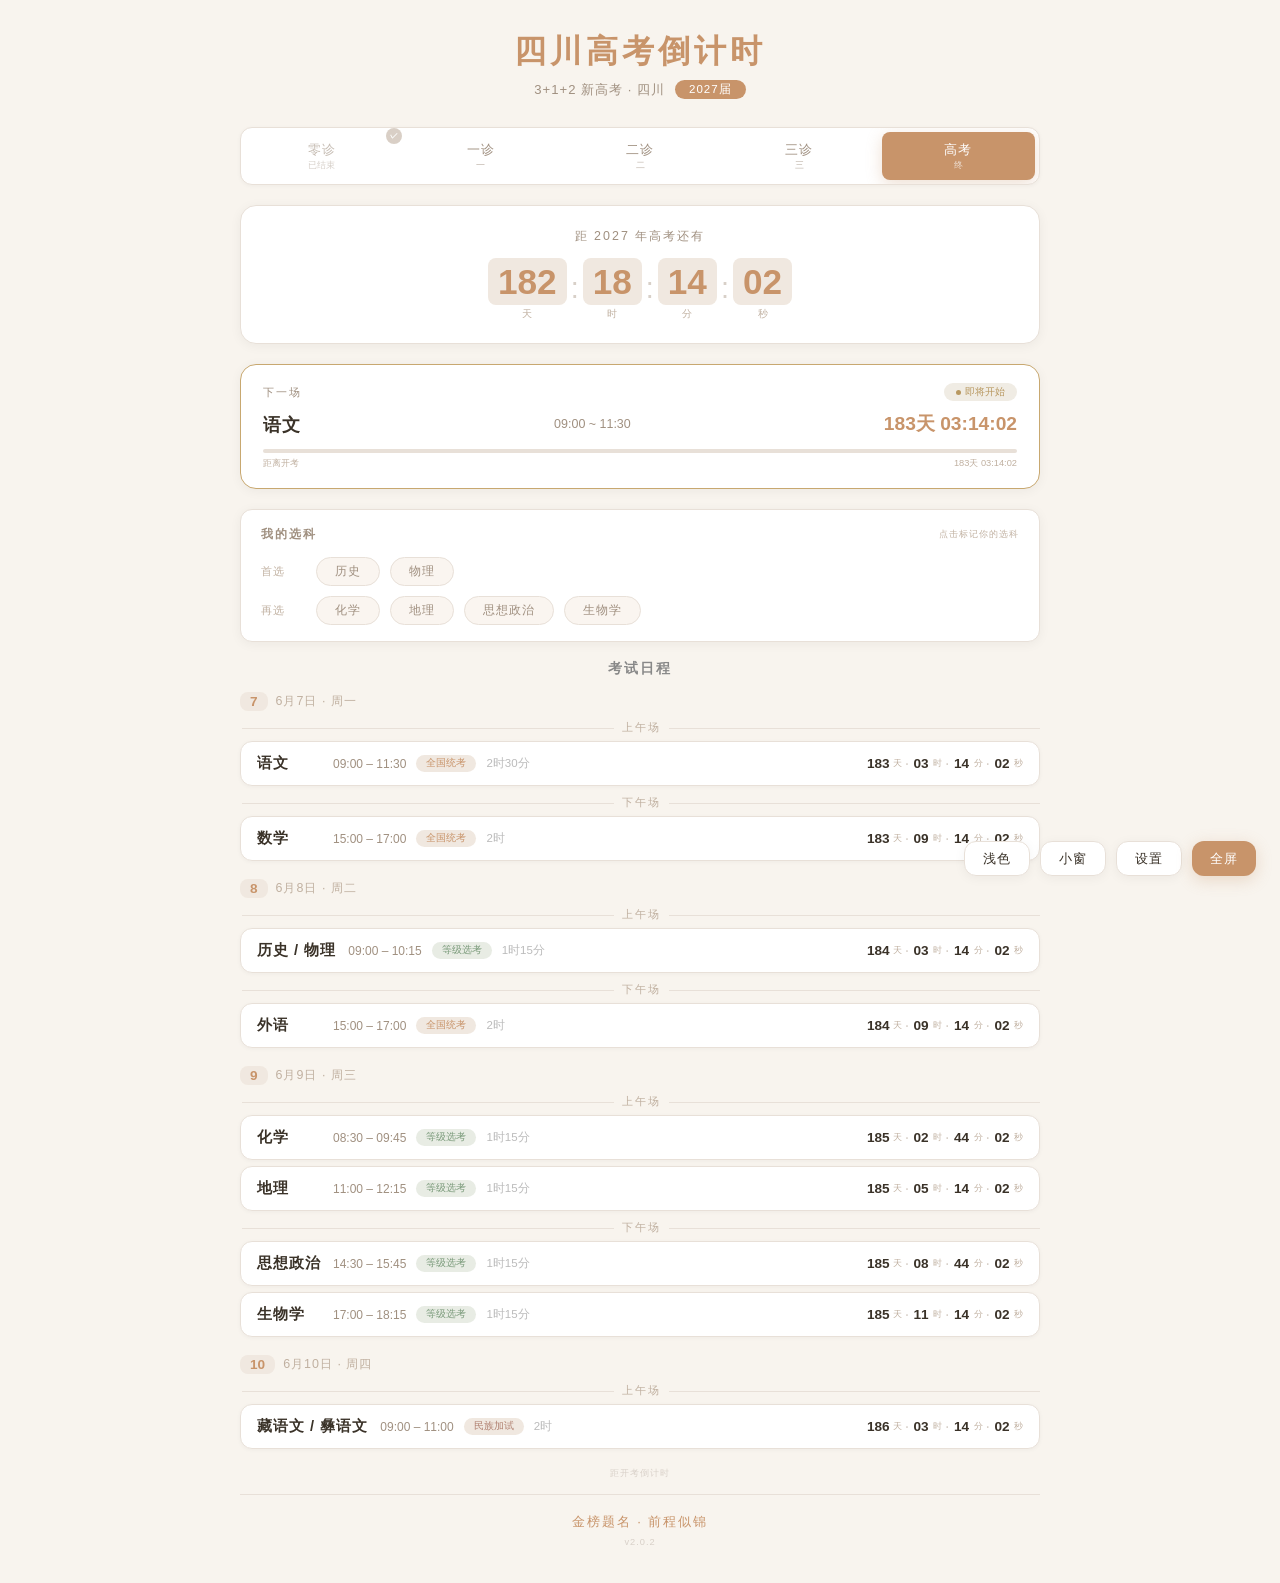
==== gaokao/index.html @ e00c4a57 "feat:实现零诊、一诊、二诊、三诊、高考的阶段预报于自定义时间" ====
<!DOCTYPE html>
<html lang="zh-CN">
<head>
    <meta charset="UTF-8">
    <meta name="viewport" content="width=device-width, initial-scale=1.0, viewport-fit=cover">
    <title>四川高考倒计时 · 3+1+2</title>
    <meta name="theme-color" content="#c8946a" media="(prefers-color-scheme: light)">
    <meta name="theme-color" content="#1c1814" media="(prefers-color-scheme: dark)">
    <meta name="apple-mobile-web-app-capable" content="yes">
    <meta name="apple-mobile-web-app-status-bar-style" content="default">
    <meta name="apple-mobile-web-app-title" content="高考倒计时">
    <meta name="application-name" content="高考倒计时">
    <meta name="description" content="四川 3+1+2 新高考倒计时与日程安排，支持选科标记、深色模式">
    <link rel="manifest" href="./manifest.json">
    <link rel="apple-touch-icon" href="data:image/svg+xml,%3Csvg xmlns='http://www.w3.org/2000/svg' viewBox='0 0 192 192'%3E%3Crect width='192' height='192' rx='32' fill='%23c8946a'/%3E%3Ctext x='96' y='126' text-anchor='middle' font-size='100' font-weight='700' font-family='sans-serif' fill='white'%3E考%3C/text%3E%3C/svg%3E">
    <style>
        * { margin: 0; padding: 0; box-sizing: border-box; }

        /* ===== 主题变量 ===== */
        :root {
            --bg: #f8f4ee;
            --bg-card: #ffffff;
            --bg-card-hover: #fdfaf6;
            --bg-card-selected: #fdf9f4;
            --bg-hero: #ffffff;
            --bg-soft: #f0e8e0;
            --bg-tag-mandatory: #f0e8e0;
            --bg-tag-elective: #e8ece4;
            --bg-tag-special: #f0e8e0;
            --bg-tag-selected: #c8946a;
            --bg-selector: #ffffff;
            --bg-selector-option: #faf5f0;
            --bg-overlay: #f8f4ee;
            --bg-fs-next: #ffffff;

            --text-primary: #3a3228;
            --text-secondary: #a09080;
            --text-muted: #c0b0a0;
            --text-light: #d8d0c8;
            --text-on-accent: #ffffff;
            --text-accent: #c8946a;
            --text-elective: #7a9a7a;
            --text-special: #b08070;
            --text-tag-mandatory: #c8946a;
            --text-tag-elective: #7a9a7a;
            --text-tag-special: #b08070;
            --text-tag-dimmed: #d0c8c0;
            --text-hero: #c8946a;

            --border: #e8e0d8;
            --border-card: #e8e0d8;
            --border-card-hover: #dcd0c8;
            --border-card-selected: #dcc8b8;
            --border-selector: #e8e0d8;
            --border-selector-option: #e8e0d8;
            --border-selector-active: #c8946a;

            --shadow-sm: 0 1px 4px rgba(0,0,0,0.04);
            --shadow-md: 0 2px 12px rgba(0,0,0,0.05);
            --shadow-lg: 0 4px 16px rgba(0,0,0,0.06);
            --shadow-btn: 0 4px 16px rgba(200,148,106,0.3);
            --shadow-btn-hover: 0 6px 20px rgba(200,148,106,0.4);

            --radius-sm: 8px;
            --radius-md: 12px;
            --radius-lg: 16px;
            --radius-full: 999px;

            --transition: 0.25s ease;
        }

        [data-theme="dark"] {
            --bg: #1c1814;
            --bg-card: #2a2420;
            --bg-card-hover: #322c26;
            --bg-card-selected: #322c26;
            --bg-hero: #2a2420;
            --bg-soft: #322c26;
            --bg-tag-mandatory: #3d3228;
            --bg-tag-elective: #283028;
            --bg-tag-special: #3d3028;
            --bg-tag-selected: #d4a880;
            --bg-selector: #2a2420;
            --bg-selector-option: #322c26;
            --bg-overlay: #1c1814;
            --bg-fs-next: #2a2420;

            --text-primary: #e8e0d8;
            --text-secondary: #a09088;
            --text-muted: #706860;
            --text-light: #5a5248;
            --text-on-accent: #ffffff;
            --text-accent: #d4a880;
            --text-elective: #8aaa8a;
            --text-special: #c09078;
            --text-tag-mandatory: #d4a880;
            --text-tag-elective: #8aaa8a;
            --text-tag-special: #c09078;
            --text-tag-dimmed: #5a5248;
            --text-hero: #d4a880;

            --border: #3a342e;
            --border-card: #3a342e;
            --border-card-hover: #4a443e;
            --border-card-selected: #4a3e32;
            --border-selector: #3a342e;
            --border-selector-option: #3a342e;
            --border-selector-active: #d4a880;

            --shadow-sm: 0 1px 4px rgba(0,0,0,0.2);
            --shadow-md: 0 2px 12px rgba(0,0,0,0.25);
            --shadow-lg: 0 4px 16px rgba(0,0,0,0.3);
            --shadow-btn: 0 4px 16px rgba(212,168,128,0.25);
            --shadow-btn-hover: 0 6px 20px rgba(212,168,128,0.35);
        }

        body {
            font-family: -apple-system, BlinkMacSystemFont, "Segoe UI", "PingFang SC",
                "Hiragino Sans GB", "Microsoft YaHei", "Helvetica Neue", Arial, sans-serif;
            min-height: 100vh;
            background: var(--bg);
            display: flex;
            justify-content: center;
            align-items: flex-start;
            padding: 30px 16px;
            color: var(--text-primary);
            transition: background var(--transition), color var(--transition);
        }

        .container {
            width: 100%;
            max-width: 800px;
        }

        /* ===== 头部 ===== */
        .header {
            text-align: center;
            margin-bottom: 28px;
        }

        .header h1 {
            font-size: 2rem;
            font-weight: 700;
            color: var(--text-accent);
            letter-spacing: 4px;
        }

        .header .sub {
            display: flex;
            justify-content: center;
            align-items: center;
            gap: 10px;
            margin-top: 6px;
            color: var(--text-secondary);
            font-size: 0.82rem;
            letter-spacing: 1px;
        }

        .header .sub .badge {
            background: var(--text-accent);
            padding: 2px 14px;
            border-radius: var(--radius-full);
            font-size: 0.72rem;
            color: var(--text-on-accent);
            font-weight: 500;
        }

        /* ===== 总体倒计时 ===== */
        .hero-countdown {
            background: var(--bg-hero);
            border-radius: var(--radius-lg);
            padding: 22px 20px;
            margin-bottom: 20px;
            text-align: center;
            box-shadow: var(--shadow-md);
            border: 1px solid var(--border);
            transition: background var(--transition), border var(--transition);
        }

        .hero-countdown .label {
            color: var(--text-secondary);
            font-size: 0.78rem;
            letter-spacing: 2px;
            margin-bottom: 14px;
            font-weight: 500;
        }

        .hero-countdown .timer {
            display: flex;
            justify-content: center;
            align-items: center;
            gap: 4px;
        }

        .hero-countdown .timer .num {
            font-size: 2.2rem;
            font-weight: 700;
            color: var(--text-hero);
            background: var(--bg-soft);
            border-radius: var(--radius-sm);
            padding: 4px 10px;
            min-width: 50px;
            text-align: center;
            font-variant-numeric: tabular-nums;
            line-height: 1.3;
            transition: background var(--transition), color var(--transition);
        }

        .hero-countdown .timer .sep {
            font-size: 1.8rem;
            font-weight: 300;
            color: var(--text-light);
            padding-bottom: 4px;
        }

        .hero-countdown .timer .unit {
            font-size: 0.62rem;
            color: var(--text-muted);
            display: block;
            margin-top: 2px;
        }

        .hero-countdown.ongoing .timer .num {
            background: var(--bg-soft);
            animation: pulseSoft 1.5s ease-in-out infinite;
        }

        @keyframes pulseSoft {
            0%,100% { box-shadow: 0 0 8px rgba(200,148,106,0.08); }
            50% { box-shadow: 0 0 20px rgba(200,148,106,0.18); }
        }

        .status-msg {
            color: var(--text-accent);
            font-size: 0.9rem;
            font-weight: 500;
            letter-spacing: 3px;
            display: none;
            margin-bottom: 16px;
            text-align: center;
        }
        .status-msg.show { display: block; animation: fadeUp 0.4s ease; }

        /* ===== 当前考试进程 ===== */
        .current-exam {
            background: var(--bg-card);
            border-radius: var(--radius-lg);
            padding: 18px 22px;
            margin-bottom: 20px;
            display: none;
            box-shadow: var(--shadow-md);
            border: 1px solid var(--border);
            animation: fadeUp 0.4s ease;
            transition: border-color 0.3s, background var(--transition);
        }
        .current-exam.ce-waiting {
            border-color: #c8a870;
        }
        .current-exam.show { display: block; }

        .current-exam .ce-header {
            display: flex;
            justify-content: space-between;
            align-items: center;
            margin-bottom: 10px;
            flex-wrap: wrap;
            gap: 6px;
        }

        .current-exam .ce-header .ce-label {
            color: var(--text-secondary);
            font-size: 0.7rem;
            letter-spacing: 2px;
            font-weight: 500;
        }

        .current-exam .ce-header .ce-status-badge {
            font-size: 0.62rem;
            padding: 2px 12px;
            border-radius: var(--radius-full);
            font-weight: 500;
        }
        .ce-status-badge.ce-ongoing {
            background: var(--bg-soft);
            color: var(--text-accent);
            display: inline-flex;
            align-items: center;
            gap: 4px;
        }
        .ce-status-badge.ce-ongoing::before {
            content: '';
            width: 5px;
            height: 5px;
            border-radius: 50%;
            background: var(--text-accent);
            animation: pulseDot 1.2s ease-in-out infinite;
        }
        .ce-status-badge.ce-upcoming {
            background: #f0ece4;
            color: #b89860;
            display: inline-flex;
            align-items: center;
            gap: 4px;
        }
        [data-theme="dark"] .ce-status-badge.ce-upcoming {
            background: #322c24;
            color: #c8a870;
        }
        .ce-status-badge.ce-upcoming::before {
            content: '';
            width: 5px;
            height: 5px;
            border-radius: 50%;
            background: #b89860;
        }
        [data-theme="dark"] .ce-status-badge.ce-upcoming::before {
            background: #c8a870;
        }
        .ce-status-badge.ce-done {
            background: #eaf2ea;
            color: #689868;
            display: inline-flex;
            align-items: center;
            gap: 4px;
        }
        [data-theme="dark"] .ce-status-badge.ce-done {
            background: #283828;
            color: #78b078;
        }
        .ce-status-badge.ce-done::before {
            content: '';
            width: 5px;
            height: 5px;
            border-radius: 50%;
            background: #689868;
        }
        [data-theme="dark"] .ce-status-badge.ce-done::before {
            background: #78b078;
        }

        .current-exam .ce-body {
            display: flex;
            justify-content: space-between;
            align-items: center;
            flex-wrap: wrap;
            gap: 8px;
        }

        .current-exam .ce-body .ce-name {
            color: var(--text-primary);
            font-size: 1.15rem;
            font-weight: 600;
            letter-spacing: 1px;
        }

        .current-exam .ce-body .ce-time {
            color: var(--text-secondary);
            font-size: 0.78rem;
        }

        .current-exam .ce-body .ce-countdown-num {
            color: var(--text-accent);
            font-size: 1.2rem;
            font-weight: 600;
            font-variant-numeric: tabular-nums;
        }

        .ce-progress-wrap { width: 100%; margin-top: 12px; }
        .ce-progress-bar {
            width: 100%; height: 4px;
            background: var(--border);
            border-radius: 4px;
            overflow: hidden;
        }
        .ce-progress-bar .ce-progress-fill {
            height: 100%; border-radius: 4px;
            background: linear-gradient(90deg, var(--text-accent), #e8a098);
            transition: width 0.5s ease;
            width: 0%;
        }
        .ce-progress-wrap .ce-progress-label {
            display: flex;
            justify-content: space-between;
            color: var(--text-muted);
            font-size: 0.58rem;
            margin-top: 4px;
        }

        /* ===== 选科标记 ===== */
        .subject-selector {
            background: var(--bg-selector);
            border-radius: var(--radius-md);
            padding: 16px 20px;
            margin-bottom: 18px;
            box-shadow: var(--shadow-md);
            border: 1px solid var(--border-selector);
            transition: background var(--transition), border var(--transition);
        }
        .ss-header {
            display: flex;
            justify-content: space-between;
            align-items: center;
            margin-bottom: 14px;
        }
        .ss-header .ss-title {
            font-size: 0.78rem;
            font-weight: 600;
            color: var(--text-secondary);
            letter-spacing: 2px;
        }
        .ss-header .ss-hint {
            font-size: 0.58rem;
            color: var(--text-muted);
            letter-spacing: 1px;
        }
        .ss-row {
            display: flex;
            align-items: center;
            gap: 10px;
            margin-bottom: 10px;
            flex-wrap: wrap;
        }
        .ss-row:last-child {
            margin-bottom: 0;
        }
        .ss-row .ss-label {
            font-size: 0.7rem;
            color: var(--text-muted);
            letter-spacing: 1px;
            font-weight: 500;
            min-width: 4em;
            flex-shrink: 0;
        }
        .ss-option {
            display: inline-flex;
            align-items: center;
            justify-content: center;
            gap: 5px;
            padding: 5px 18px;
            border-radius: var(--radius-full);
            font-size: 0.78rem;
            font-weight: 500;
            cursor: pointer;
            border: 1.5px solid var(--border-selector-option);
            background: var(--bg-selector-option);
            color: var(--text-secondary);
            transition: all var(--transition);
            user-select: none;
            -webkit-user-select: none;
            letter-spacing: 1px;
        }
        .ss-option:hover {
            border-color: var(--text-muted);
        }
        .ss-option.active {
            border-color: var(--border-selector-active);
            background: var(--bg-soft);
            color: var(--text-accent);
        }

        /* -- 卡片高亮状态 -- */
        .exam-card.subject-selected {
            background: var(--bg-card-selected);
            border-color: var(--border-card-selected);
        }
        .exam-card.subject-selected .tag-elective {
            background: var(--bg-tag-selected);
            color: var(--text-on-accent);
        }
        .exam-card.subject-selected .sel-badge {
            display: inline-flex;
            align-items: center;
            gap: 3px;
            color: var(--text-elective);
            font-size: 0.6rem;
            font-weight: 500;
            letter-spacing: 1px;
        }
        .exam-card.subject-selected .sel-badge::before {
            content: '';
            width: 4px; height: 4px;
            border-radius: 50%;
            background: var(--text-elective);
            flex-shrink: 0;
        }

        .exam-card.subject-dimmed {
            opacity: 0.35;
            transition: opacity var(--transition);
        }
        .exam-card.subject-dimmed:hover {
            opacity: 0.5;
        }
        .exam-card.subject-dimmed .tag-elective {
            background: transparent;
            border: 1px solid var(--text-tag-dimmed);
            color: var(--text-tag-dimmed);
        }
        .exam-card.subject-dimmed .sel-badge {
            display: inline-flex;
            align-items: center;
            gap: 3px;
            color: var(--text-tag-dimmed);
            font-size: 0.6rem;
            font-weight: 500;
        }
        .exam-card.subject-dimmed .sel-badge::before {
            content: '';
            width: 4px; height: 4px;
            border-radius: 50%;
            border: 1px solid var(--text-tag-dimmed);
            background: transparent;
            flex-shrink: 0;
        }

        .exam-card .sel-badge { display: none; }
        .exam-card.exam-done .sel-badge { display: none !important; }

        /* ===== 日程标题 ===== */
        .section-title {
            color: #888;
            font-size: 0.85rem;
            font-weight: 600;
            letter-spacing: 2px;
            margin-bottom: 14px;
            text-align: center;
        }

        /* ===== 日期组 ===== */
        .day-group { margin-bottom: 18px; }

        .day-header {
            display: flex;
            align-items: center;
            gap: 8px;
            margin-bottom: 8px;
        }

        .day-header .day-num {
            font-size: 0.85rem;
            font-weight: 600;
            color: var(--text-accent);
            background: var(--bg-soft);
            padding: 2px 10px;
            border-radius: var(--radius-sm);
        }

        .day-header .day-date {
            color: var(--text-muted);
            font-size: 0.78rem;
            letter-spacing: 1px;
        }

        /* ===== 上下午分隔 ===== */
        .session-divider {
            display: flex;
            align-items: center;
            gap: 8px;
            margin: 10px 0 6px;
            padding-left: 2px;
        }
        .session-divider .line {
            flex: 1;
            height: 1px;
            background: var(--border);
        }
        .session-divider .label {
            font-size: 0.68rem;
            color: var(--text-muted);
            letter-spacing: 2px;
            font-weight: 500;
            white-space: nowrap;
        }

        /* ===== 考试卡片 ===== */
        .exam-card {
            background: var(--bg-card);
            border: 1px solid var(--border-card);
            border-radius: var(--radius-md);
            padding: 12px 16px;
            margin-bottom: 6px;
            display: flex;
            flex-wrap: wrap;
            align-items: center;
            gap: 6px 12px;
            transition: all var(--transition);
            box-shadow: var(--shadow-sm);
        }

        .exam-card:hover {
            border-color: var(--border-card-hover);
            background: var(--bg-card-hover);
            box-shadow: var(--shadow-md);
        }

        .exam-card .name {
            color: var(--text-primary);
            font-size: 0.92rem;
            font-weight: 600;
            min-width: 64px;
            letter-spacing: 1px;
            transition: color var(--transition);
        }

        .exam-card .meta {
            display: flex;
            align-items: center;
            gap: 10px;
            flex-wrap: wrap;
            flex: 1;
        }

        .exam-card .meta .time-range {
            color: var(--text-secondary);
            font-size: 0.75rem;
            font-weight: 500;
        }

        .exam-card .meta .tag {
            font-size: 0.6rem;
            padding: 2px 10px;
            border-radius: var(--radius-full);
            font-weight: 500;
            transition: all var(--transition);
        }
        .tag-mandatory { background: var(--bg-tag-mandatory); color: var(--text-tag-mandatory); }
        .tag-elective { background: var(--bg-tag-elective); color: var(--text-tag-elective); }
        .tag-special { background: var(--bg-tag-special); color: var(--text-tag-special); }

        .exam-card .countdown-mini {
            display: flex;
            align-items: center;
            gap: 3px;
            margin-left: auto;
            flex-shrink: 0;
        }

        .exam-card .countdown-mini .cd-num {
            font-size: 0.85rem;
            font-weight: 600;
            color: var(--text-primary);
            font-variant-numeric: tabular-nums;
            min-width: 18px;
            text-align: center;
            transition: color var(--transition);
        }

        .exam-card .countdown-mini .cd-unit {
            font-size: 0.58rem;
            color: var(--text-muted);
        }

        .exam-card .countdown-mini .cd-sep {
            color: var(--text-light);
            font-weight: 400;
        }

        .exam-card.exam-done {
            opacity: 0.5;
        }
        .exam-card.exam-done .countdown-mini .cd-num,
        .exam-card.exam-done .countdown-mini .cd-unit,
        .exam-card.exam-done .countdown-mini .cd-sep {
            display: none;
        }
        .exam-done-badge {
            display: inline-flex;
            align-items: center;
            gap: 3px;
            font-size: 0.62rem;
            color: #689868;
            font-weight: 500;
            letter-spacing: 1px;
        }
        [data-theme="dark"] .exam-done-badge { color: #78b078; }
        .exam-done-badge::before {
            content: '';
            width: 5px;
            height: 5px;
            border-radius: 50%;
            background: #689868;
        }
        [data-theme="dark"] .exam-done-badge::before { background: #78b078; }

        .exam-card.exam-now {
            border-color: var(--text-accent);
            background: var(--bg-card-selected);
        }
        .exam-card.exam-now .countdown-mini .cd-num { color: var(--text-accent); }
        .exam-card.exam-now .name { color: var(--text-accent); }

        .exam-card.exam-now .exam-badge {
            display: inline-flex;
            align-items: center;
            gap: 3px;
            font-size: 0.58rem;
            padding: 1px 10px;
            border-radius: var(--radius-full);
            background: var(--bg-soft);
            color: var(--text-accent);
            margin-left: 6px;
            font-weight: 500;
        }
        .exam-card.exam-now .exam-badge::before {
            content: '';
            width: 4px;
            height: 4px;
            border-radius: 50%;
            background: var(--text-accent);
            animation: pulseDot 1.2s ease-in-out infinite;
        }
        @keyframes pulseDot {
            0%,100% { opacity: 1; }
            50% { opacity: 0.3; }
        }

        .cd-legend {
            text-align: center;
            color: var(--text-light);
            font-size: 0.58rem;
            letter-spacing: 1px;
            margin-bottom: 14px;
        }

        .footer {
            text-align: center;
            color: var(--text-accent);
            font-size: 0.82rem;
            padding: 18px 0 6px;
            border-top: 1px solid var(--border);
            letter-spacing: 2px;
            font-weight: 500;
            transition: color var(--transition), border var(--transition);
        }

        @keyframes fadeUp {
            from { opacity: 0; transform: translateY(10px); }
            to { opacity: 1; transform: translateY(0); }
        }

        .container { animation: fadeUp 0.4s ease; }

        /* ===== 底部操作按钮 ===== */
        .action-bar {
            position: fixed;
            bottom: 24px;
            right: 24px;
            z-index: 100;
            display: flex;
            gap: 10px;
        }
        .action-btn {
            display: flex;
            align-items: center;
            justify-content: center;
            gap: 5px;
            background: var(--text-accent);
            color: var(--text-on-accent);
            border: none;
            border-radius: var(--radius-md);
            padding: 10px 18px;
            font-size: 0.82rem;
            font-weight: 500;
            cursor: pointer;
            letter-spacing: 1px;
            box-shadow: var(--shadow-btn);
            transition: all var(--transition);
            font-family: inherit;
            line-height: 1;
        }
        .action-btn:hover { transform: translateY(-2px); box-shadow: var(--shadow-btn-hover); }
        .action-btn-secondary {
            background: var(--bg-card);
            color: var(--text-primary);
            box-shadow: var(--shadow-md);
            border: 1px solid var(--border);
        }
        .action-btn-secondary:hover {
            background: var(--bg-card-hover);
            box-shadow: var(--shadow-lg);
        }

        /* ===== 全屏覆盖层 ===== */
        .fs-overlay {
            display: none;
            position: fixed;
            inset: 0;
            z-index: 9999;
            background: var(--bg-overlay);
            color: var(--text-primary);
            overflow: hidden;
            font-family: -apple-system, BlinkMacSystemFont, "Segoe UI", "PingFang SC",
                "Hiragino Sans GB", "Microsoft YaHei", "Helvetica Neue", Arial, sans-serif;
            transition: background var(--transition);
        }
        .fs-overlay.open { display: block; }

        .fs-exit {
            position: absolute;
            top: 20px;
            right: 24px;
            z-index: 10;
            background: var(--text-accent);
            color: var(--text-on-accent);
            border: none;
            border-radius: var(--radius-sm);
            padding: 6px 16px;
            font-size: 0.78rem;
            cursor: pointer;
            letter-spacing: 1px;
            font-weight: 500;
            transition: all var(--transition);
            box-shadow: var(--shadow-btn);
            font-family: inherit;
        }
        .fs-exit:hover { transform: translateY(-1px); box-shadow: var(--shadow-btn-hover); }

        .fs-inner {
            display: flex;
            flex-direction: column;
            height: 100vh;
            width: 100vw;
            padding: 28px 6vw;
            text-align: center;
            animation: fadeUp 0.4s ease;
        }

        .fs-header {
            font-size: 0.85rem;
            color: var(--text-secondary);
            letter-spacing: 4px;
            margin-bottom: 1.2vh;
            font-weight: 500;
            flex-shrink: 0;
        }

        /* -- 状态条 -- */
        .fs-status-bar {
            display: flex;
            align-items: center;
            justify-content: center;
            gap: 8px;
            margin-bottom: 2vh;
            flex-shrink: 0;
        }
        .fs-status-dot {
            width: 7px;
            height: 7px;
            border-radius: 50%;
            background: var(--text-accent);
            animation: pulseDot 1.2s ease-in-out infinite;
            transition: background var(--transition);
        }
        .fs-status-text {
            font-size: 0.78rem;
            letter-spacing: 3px;
            font-weight: 500;
            transition: color var(--transition);
        }
        .fs-status-bar.status-waiting .fs-status-dot {
            background: #c8a870;
            animation: none;
        }
        .fs-status-bar.status-waiting .fs-status-text { color: #c8a870; }
        .fs-status-bar.status-ongoing .fs-status-dot { background: var(--text-accent); }
        .fs-status-bar.status-ongoing .fs-status-text { color: var(--text-accent); }
        .fs-status-bar.status-done .fs-status-dot {
            background: #78b078;
            animation: none;
        }
        .fs-status-bar.status-done .fs-status-text { color: #78b078; }

        /* -- 主体区域（flex 撑满） -- */
        .fs-main {
            flex: 1;
            display: flex;
            flex-direction: column;
            justify-content: center;
            align-items: center;
            min-height: 0;
        }

        .fs-current-label {
            font-size: 0.78rem;
            color: var(--text-muted);
            letter-spacing: 4px;
            margin-bottom: 1.2vh;
            font-weight: 500;
        }

        .fs-current-name {
            font-size: clamp(2rem, 6vh, 4rem);
            font-weight: 700;
            color: var(--text-hero);
            letter-spacing: 0.12em;
            margin-bottom: 0.3vh;
            line-height: 1.2;
            transition: color var(--transition);
        }

        .fs-current-time {
            font-size: clamp(0.85rem, 1.6vh, 1.1rem);
            color: var(--text-muted);
            letter-spacing: 3px;
            margin-bottom: 2vh;
        }

        /* -- 等待考试时的配色 -- */
        .fs-state-waiting .fs-current-name { color: #c8a870; }
        .fs-state-waiting .fs-timer-digits .digit-block .num { color: #c8a870; }
        .fs-state-waiting .fs-progress-fill {
            background: linear-gradient(90deg, #d4b888, #c8a870);
        }
        .fs-state-waiting .fs-next-countdown { color: var(--text-accent); }

        /* -- 计时器数字块（填充横向空间） -- */
        .fs-timer-wrap {
            width: 100%;
            max-width: 860px;
            margin-bottom: 2.5vh;
        }

        .fs-timer-digits {
            display: flex;
            justify-content: center;
            align-items: center;
            gap: 0.4vw;
        }

        .fs-timer-digits .digit-block {
            display: flex;
            flex-direction: column;
            align-items: center;
            flex: 1;
            min-width: 0;
        }

        .fs-timer-digits .digit-block .num {
            font-size: clamp(2.8rem, 11vh, 7rem);
            font-weight: 700;
            color: var(--text-hero);
            font-variant-numeric: tabular-nums;
            line-height: 1;
            letter-spacing: 0;
            transition: color var(--transition);
        }

        .fs-timer-digits .digit-block .label {
            font-size: 0.62rem;
            color: var(--text-muted);
            margin-top: 4px;
            letter-spacing: 1px;
        }

        .fs-timer-digits .digit-sep {
            font-size: clamp(2rem, 8vh, 5rem);
            font-weight: 200;
            color: var(--text-light);
            flex-shrink: 0;
            width: 0.4em;
            text-align: center;
            line-height: 1;
            align-self: center;
            transition: color var(--transition);
        }

        /* -- 进度条（全宽） -- */
        .fs-progress-wrap {
            width: 100%;
            max-width: 860px;
            margin-bottom: 2.5vh;
        }
        .fs-progress-bar {
            width: 100%; height: 4px;
            background: var(--border);
            border-radius: 4px;
            overflow: hidden;
        }
        .fs-progress-fill {
            height: 100%; border-radius: 4px;
            background: linear-gradient(90deg, var(--text-accent), #e8a098);
            transition: width 0.5s ease;
            width: 0%;
        }
        .fs-progress-label {
            display: flex;
            justify-content: space-between;
            color: var(--text-muted);
            font-size: 0.68rem;
            margin-top: 5px;
        }

        /* -- 下一场（全宽卡片） -- */
        .fs-next {
            display: flex;
            align-items: center;
            justify-content: center;
            gap: clamp(8px, 2vw, 24px);
            flex-wrap: wrap;
            width: 100%;
            max-width: 860px;
            padding: 10px 20px;
            background: var(--bg-fs-next);
            border-radius: var(--radius-md);
            box-shadow: var(--shadow-md);
            border: 1px solid var(--border);
            margin-bottom: 2vh;
            flex-shrink: 0;
            transition: background var(--transition), border var(--transition);
        }
        .fs-next-label {
            font-size: 0.68rem;
            color: var(--text-muted);
            letter-spacing: 2px;
        }
        .fs-next-name {
            font-size: 0.95rem;
            font-weight: 600;
            color: var(--text-primary);
            letter-spacing: 1px;
            transition: color var(--transition);
        }
        .fs-next-time {
            font-size: 0.78rem;
            color: var(--text-secondary);
        }
        .fs-next-countdown {
            font-size: 1.05rem;
            font-weight: 600;
            font-variant-numeric: tabular-nums;
            color: #c8a870;
            transition: color var(--transition);
        }

        /* -- 概要 -- */
        .fs-summary {
            display: flex;
            justify-content: center;
            gap: 6vw;
            font-size: 0.78rem;
            color: var(--text-muted);
            letter-spacing: 1px;
            flex-shrink: 0;
            transition: color var(--transition);
        }
        .fs-summary strong {
            font-size: 0.95rem;
            color: var(--text-accent);
            font-weight: 600;
            transition: color var(--transition);
        }
        .fs-total-hint {
            font-size: 0.62rem;
            color: var(--text-light);
            letter-spacing: 1px;
        }

        .exam-card {
            opacity: 0;
            animation: fadeUp 0.3s ease forwards;
        }
        .exam-card:nth-child(1) { animation-delay: 0.02s; }
        .exam-card:nth-child(2) { animation-delay: 0.04s; }
        .exam-card:nth-child(3) { animation-delay: 0.06s; }
        .exam-card:nth-child(4) { animation-delay: 0.08s; }
        .exam-card:nth-child(5) { animation-delay: 0.10s; }
        .exam-card:nth-child(6) { animation-delay: 0.12s; }
        .exam-card:nth-child(7) { animation-delay: 0.14s; }
        .exam-card:nth-child(8) { animation-delay: 0.16s; }
        .exam-card:nth-child(9) { animation-delay: 0.18s; }
        .exam-card:nth-child(10) { animation-delay: 0.20s; }

        /* ===== 骨架屏（绝对定位覆盖内容） ===== */
        .skeleton {
            position: absolute;
            inset: 0;
            z-index: 100;
            pointer-events: none;
            background: var(--bg);
            transition: opacity 0.4s ease;
        }
        .skeleton .sk-header {
            text-align: center;
            margin-bottom: 28px;
        }
        .skeleton .sk-card {
            background: var(--bg-card);
            border-radius: var(--radius-lg);
            padding: 18px 22px;
            margin-bottom: 18px;
            box-shadow: var(--shadow-sm);
            border: 1px solid var(--border);
        }
        .skeleton .sk-row {
            display: flex;
            align-items: center;
        }
        .skeleton .sk-block {
            border-radius: var(--radius-sm);
            background: var(--border);
        }
        .skeleton .sk-line {
            border-radius: 6px;
            background: var(--border);
        }
        .skeleton .sk-bar {
            width: 100%; height: 6px;
            border-radius: 4px;
            background: var(--border);
        }
        .skeleton .sk-pill {
            width: 64px; height: 28px;
            border-radius: var(--radius-full);
            background: var(--border);
        }

        /* shimmer 动画 */
        .skeleton .sk-block,
        .skeleton .sk-line,
        .skeleton .sk-bar,
        .skeleton .sk-pill {
            position: relative;
            overflow: hidden;
        }
        .skeleton .sk-block::after,
        .skeleton .sk-line::after,
        .skeleton .sk-bar::after,
        .skeleton .sk-pill::after {
            content: '';
            position: absolute;
            inset: 0;
            background: linear-gradient(90deg,
                transparent 0%,
                rgba(255,255,255,0.25) 50%,
                transparent 100%);
            animation: shimmer 1.6s ease-in-out infinite;
            transform: translateX(-100%);
        }
        [data-theme="dark"] .skeleton .sk-block::after,
        [data-theme="dark"] .skeleton .sk-line::after,
        [data-theme="dark"] .skeleton .sk-bar::after,
        [data-theme="dark"] .skeleton .sk-pill::after {
            background: linear-gradient(90deg,
                transparent 0%,
                rgba(255,255,255,0.06) 50%,
                transparent 100%);
        }
        @keyframes shimmer {
            100% { transform: translateX(100%); }
        }

        /* 主内容始终可见，被骨架覆盖 */
        .main-content {
            position: relative;
            z-index: 1;
        }

        /* ===== v2.0.0 阶段导航 ===== */
        .phase-nav {
            display: flex;
            gap: 6px;
            margin-bottom: 20px;
            overflow-x: auto;
            -webkit-overflow-scrolling: touch;
            scrollbar-width: none;
            padding: 4px;
            background: var(--bg-card);
            border-radius: var(--radius-md);
            border: 1px solid var(--border);
            box-shadow: var(--shadow-sm);
            transition: background var(--transition), border var(--transition);
        }
        .phase-nav::-webkit-scrollbar { display: none; }

        /* ===== 全局滚动条美化 ===== */
        ::-webkit-scrollbar {
            width: 5px;
            height: 5px;
        }
        ::-webkit-scrollbar-track {
            background: transparent;
        }
        ::-webkit-scrollbar-thumb {
            background: var(--border);
            border-radius: 3px;
            transition: background var(--transition);
        }
        ::-webkit-scrollbar-thumb:hover {
            background: var(--text-muted);
        }
        html {
            scrollbar-width: thin;
            scrollbar-color: var(--border) transparent;
        }

        .settings-modal::-webkit-scrollbar {
            width: 4px;
        }
        .settings-modal::-webkit-scrollbar-thumb {
            background: var(--border);
            border-radius: 2px;
        }

        .phase-tab {
            flex: 1;
            min-width: 56px;
            padding: 10px 6px;
            border: none;
            border-radius: var(--radius-sm);
            background: transparent;
            color: var(--text-secondary);
            font-size: 0.82rem;
            font-weight: 500;
            cursor: pointer;
            transition: all var(--transition);
            font-family: inherit;
            letter-spacing: 1px;
            text-align: center;
            line-height: 1.2;
            position: relative;
            white-space: nowrap;
        }
        .phase-tab:hover {
            background: var(--bg-soft);
            color: var(--text-primary);
        }
        .phase-tab.active {
            background: var(--text-accent);
            color: var(--text-on-accent);
            box-shadow: var(--shadow-btn);
        }
        .phase-tab .pt-sub {
            font-size: 0.55rem;
            opacity: 0.7;
            display: block;
            margin-top: 2px;
            font-weight: 400;
            letter-spacing: 0;
        }
        .phase-tab .pt-badge {
            display: none;
            position: absolute;
            top: -4px;
            right: -4px;
            font-size: 0.5rem;
            font-weight: 700;
        }
        .phase-tab.done { opacity: 0.6; }
        .phase-tab.done .pt-badge {
            display: flex;
            align-items: center;
            justify-content: center;
            width: 16px;
            height: 16px;
            background: var(--text-muted);
            color: var(--bg-card);
            border-radius: 50%;
        }

        /* ===== 阶段详情 ===== */
        .gaokao-content { display: block; }
        .gaokao-content.hidden { display: none; }

        .phase-detail {
            display: none;
            background: var(--bg-card);
            border-radius: var(--radius-lg);
            padding: 32px 24px;
            margin-bottom: 20px;
            text-align: center;
            box-shadow: var(--shadow-md);
            border: 1px solid var(--border);
            animation: fadeUp 0.3s ease;
            transition: background var(--transition), border var(--transition);
        }
        .phase-detail.show { display: block; }

        .pd-header { margin-bottom: 20px; }
        .pd-name {
            font-size: 1.8rem;
            font-weight: 700;
            color: var(--text-primary);
            letter-spacing: 4px;
            margin-bottom: 6px;
            transition: color var(--transition);
        }
        .pd-date-range {
            font-size: 0.82rem;
            color: var(--text-secondary);
            letter-spacing: 1px;
            transition: color var(--transition);
        }
        .pd-status-wrap {
            display: flex;
            justify-content: center;
            margin-bottom: 20px;
        }
        .pd-status-badge {
            display: inline-flex;
            align-items: center;
            gap: 5px;
            padding: 4px 18px;
            border-radius: var(--radius-full);
            font-size: 0.72rem;
            font-weight: 600;
            letter-spacing: 2px;
        }
        .pd-status-badge.upcoming {
            background: #f0ece4;
            color: #b89860;
        }
        [data-theme="dark"] .pd-status-badge.upcoming {
            background: #322c24;
            color: #c8a870;
        }
        .pd-status-badge.ongoing {
            background: var(--bg-soft);
            color: var(--text-accent);
        }
        .pd-status-badge.ongoing::before {
            content: '';
            width: 6px; height: 6px;
            border-radius: 50%;
            background: var(--text-accent);
            animation: pulseDot 1.2s ease-in-out infinite;
        }
        .pd-status-badge.done {
            background: #eaf2ea;
            color: #689868;
        }
        [data-theme="dark"] .pd-status-badge.done {
            background: #283828;
            color: #78b078;
        }
        .pd-countdown { margin: 16px 0 8px; }
        .pd-countdown .pd-timer {
            display: flex;
            justify-content: center;
            align-items: center;
            gap: 6px;
        }
        .pd-countdown .pd-timer .num {
            font-size: 2.8rem;
            font-weight: 700;
            color: var(--text-hero);
            background: var(--bg-soft);
            border-radius: var(--radius-sm);
            padding: 6px 14px;
            min-width: 60px;
            text-align: center;
            font-variant-numeric: tabular-nums;
            line-height: 1.3;
            transition: background var(--transition), color var(--transition);
        }
        .pd-countdown .pd-timer .sep {
            font-size: 2rem;
            font-weight: 300;
            color: var(--text-light);
            transition: color var(--transition);
        }
        .pd-countdown .pd-timer .unit {
            font-size: 0.62rem;
            color: var(--text-muted);
            display: block;
            margin-top: 3px;
        }
        .pd-desc {
            font-size: 0.78rem;
            color: var(--text-muted);
            margin-top: 14px;
            letter-spacing: 1px;
        }

        /* ===== 设置弹窗 ===== */
        .modal-overlay {
            display: none;
            position: fixed;
            inset: 0;
            z-index: 20000;
            background: rgba(0,0,0,0.4);
            backdrop-filter: blur(4px);
            -webkit-backdrop-filter: blur(4px);
            justify-content: center;
            align-items: center;
            padding: 20px;
        }
        .modal-overlay.open { display: flex; animation: fadeUp 0.2s ease; }

        .settings-modal {
            background: var(--bg-card);
            border-radius: var(--radius-lg);
            padding: 28px 24px;
            max-width: 520px;
            width: 100%;
            max-height: 80vh;
            overflow-y: auto;
            box-shadow: var(--shadow-lg);
            border: 1px solid var(--border);
            animation: fadeUp 0.25s ease;
            transition: background var(--transition), border var(--transition);
        }
        .sm-title {
            font-size: 1.1rem;
            font-weight: 700;
            color: var(--text-primary);
            letter-spacing: 2px;
            margin-bottom: 20px;
            text-align: center;
            transition: color var(--transition);
        }
        .sm-sub {
            font-size: 0.72rem;
            color: var(--text-muted);
            text-align: center;
            margin-bottom: 20px;
            letter-spacing: 1px;
        }
        .sm-phase {
            margin-bottom: 16px;
            padding-bottom: 16px;
            border-bottom: 1px solid var(--border);
            transition: border-color var(--transition);
        }
        .sm-phase:last-child { border-bottom: none; margin-bottom: 0; padding-bottom: 0; }
        .sm-phase-name {
            font-size: 0.85rem;
            font-weight: 600;
            color: var(--text-primary);
            margin-bottom: 8px;
            letter-spacing: 1px;
            transition: color var(--transition);
        }
        /* ===== 自定义日期选择器 ===== */
        .dp-trigger {
            display: flex;
            align-items: center;
            gap: 8px;
            padding: 7px 12px;
            background: var(--bg);
            border: 1px solid var(--border);
            border-radius: var(--radius-sm);
            cursor: pointer;
            transition: all var(--transition);
            user-select: none;
            min-width: 0;
            flex: 1;
        }
        .dp-trigger:hover {
            border-color: var(--text-muted);
        }
        .dp-trigger.active {
            border-color: var(--text-accent);
            box-shadow: 0 0 0 2px rgba(200,148,106,0.15);
        }
        .dp-label {
            font-size: 0.72rem;
            color: var(--text-secondary);
            flex-shrink: 0;
            min-width: 2.5em;
        }
        .dp-value {
            flex: 1;
            font-size: 0.82rem;
            color: var(--text-primary);
            font-weight: 500;
            letter-spacing: 1px;
            font-variant-numeric: tabular-nums;
            transition: color var(--transition);
        }
        .dp-arrow {
            font-size: 0.65rem;
            color: var(--text-muted);
            transition: transform var(--transition);
            flex-shrink: 0;
        }
        .dp-trigger.active .dp-arrow {
            transform: rotate(180deg);
        }

        /* ---- 日历弹出 ---- */
        .cal-popup {
            display: none;
            position: fixed;
            z-index: 30000;
            background: var(--bg-card);
            border-radius: var(--radius-md);
            box-shadow: var(--shadow-lg);
            border: 1px solid var(--border);
            padding: 16px;
            width: 272px;
            animation: fadeUp 0.15s ease;
            transition: background var(--transition), border var(--transition);
        }
        .cal-popup.open { display: block; }

        .cal-header {
            display: flex;
            justify-content: space-between;
            align-items: center;
            margin-bottom: 12px;
        }
        .cal-nav {
            width: 30px;
            height: 30px;
            border: none;
            border-radius: var(--radius-sm);
            background: var(--bg-soft);
            color: var(--text-secondary);
            font-size: 1.05rem;
            cursor: pointer;
            display: flex;
            align-items: center;
            justify-content: center;
            transition: all var(--transition);
            font-family: inherit;
            line-height: 1;
        }
        .cal-nav:hover {
            background: var(--border);
            color: var(--text-primary);
        }
        .cal-title {
            font-size: 0.85rem;
            font-weight: 600;
            color: var(--text-primary);
            letter-spacing: 2px;
            transition: color var(--transition);
        }

        .cal-weekdays {
            display: grid;
            grid-template-columns: repeat(7, 1fr);
            text-align: center;
            gap: 2px;
            margin-bottom: 6px;
        }
        .cal-weekdays span {
            font-size: 0.65rem;
            color: var(--text-muted);
            padding: 4px 0;
            font-weight: 500;
        }
        .cal-weekdays span:last-child,
        .cal-weekdays span:nth-child(6) {
            color: var(--text-light);
        }

        .cal-days {
            display: grid;
            grid-template-columns: repeat(7, 1fr);
            gap: 2px;
        }
        .cal-day {
            aspect-ratio: 1;
            display: flex;
            align-items: center;
            justify-content: center;
            font-size: 0.78rem;
            color: var(--text-primary);
            border-radius: var(--radius-sm);
            cursor: pointer;
            transition: all var(--transition);
            border: none;
            background: transparent;
            font-family: inherit;
            font-weight: 400;
            line-height: 1;
        }
        .cal-day:hover {
            background: var(--bg-soft);
        }
        .cal-day.other-month {
            color: var(--text-light);
        }
        .cal-day.today {
            border: 1px solid var(--text-accent);
            font-weight: 600;
        }
        .cal-day.selected {
            background: var(--text-accent);
            color: var(--text-on-accent);
            font-weight: 600;
        }
        .cal-day.selected:hover {
            background: var(--text-accent);
            opacity: 0.9;
        }
        .sm-reset-btn {
            display: inline-flex;
            align-items: center;
            gap: 4px;
            padding: 4px 12px;
            border: 1px solid var(--border);
            border-radius: var(--radius-sm);
            background: transparent;
            color: var(--text-muted);
            font-size: 0.68rem;
            cursor: pointer;
            font-family: inherit;
            transition: all var(--transition);
        }
        .sm-reset-btn:hover {
            border-color: var(--text-muted);
            color: var(--text-secondary);
        }
        .sm-actions {
            display: flex;
            justify-content: flex-end;
            gap: 10px;
            margin-top: 20px;
            flex-wrap: wrap;
        }
        .sm-btn {
            padding: 8px 24px;
            border: none;
            border-radius: var(--radius-sm);
            font-size: 0.82rem;
            font-weight: 500;
            cursor: pointer;
            font-family: inherit;
            letter-spacing: 1px;
            transition: all var(--transition);
            line-height: 1.2;
        }
        .sm-btn-primary {
            background: var(--text-accent);
            color: var(--text-on-accent);
        }
        .sm-btn-primary:hover {
            box-shadow: var(--shadow-btn);
        }
        .sm-btn-secondary {
            background: var(--bg-soft);
            color: var(--text-secondary);
        }
        .sm-btn-secondary:hover {
            background: var(--border);
        }

        @media (max-width: 600px) {
            body { padding: 16px 10px; }
            .header h1 { font-size: 1.5rem; letter-spacing: 2px; }
            .hero-countdown { padding: 16px 14px; }
            .hero-countdown .timer .num { font-size: 1.5rem; min-width: 40px; padding: 3px 8px; }
            .hero-countdown .timer .sep { font-size: 1.3rem; }
            .current-exam { padding: 14px 16px; }
            .current-exam .ce-body .ce-name { font-size: 1rem; }
            .current-exam .ce-body .ce-countdown-num { font-size: 1.05rem; }
            .exam-card { padding: 10px 12px; gap: 4px; }
            .exam-card .name { font-size: 0.85rem; min-width: 50px; }
            .exam-card .countdown-mini { margin-left: 0; width: 100%; justify-content: flex-end; }
            .exam-card .meta .time-range { font-size: 0.7rem; }
            .session-divider { margin: 8px 0 4px; }
            .session-divider .label { font-size: 0.62rem; }
            .phase-nav { padding: 3px; gap: 4px; }
            .phase-tab { font-size: 0.72rem; padding: 8px 4px; min-width: 44px; }
            .phase-tab .pt-sub { font-size: 0.5rem; }
            .pd-name { font-size: 1.4rem; }
            .pd-countdown .pd-timer .num { font-size: 2rem; min-width: 44px; padding: 4px 10px; }
            .pd-countdown .pd-timer .sep { font-size: 1.4rem; }
            .fs-current-name { font-size: clamp(1.5rem, 5vh, 2.2rem); letter-spacing: 0.08em; }
            .fs-timer-digits .digit-block .num { font-size: clamp(1.8rem, 7vh, 3rem); }
            .fs-timer-digits .digit-sep { font-size: clamp(1.2rem, 5vh, 2rem); }
            .fs-inner { padding: 20px 5vw; }
            .fs-header { font-size: 0.72rem; }
            .fs-next { gap: 6px; padding: 8px 14px; font-size: 0.78rem; }
            .fs-next-name { font-size: 0.82rem; }
            .fs-summary { gap: 10vw; font-size: 0.68rem; }
            .action-bar { bottom: 16px; right: 16px; gap: 8px; }
            .action-btn { padding: 8px 14px; font-size: 0.75rem; border-radius: var(--radius-sm); }
            .settings-modal { padding: 20px 16px; }
            .sm-date-row { flex-direction: column; align-items: stretch; }
            .dp-trigger { flex: none; width: 100%; }
        }
    </style>
</head>
<body>

<div class="container" style="position:relative;">
    <!-- ===== 骨架屏（绝对定位覆盖内容） ===== -->
    <div class="skeleton" id="skeleton">
        <div class="sk-header">
            <div class="sk-line" style="width:160px;height:28px;margin:0 auto 8px;"></div>
            <div class="sk-line" style="width:200px;height:16px;margin:0 auto;"></div>
        </div>
        <div class="sk-card">
            <div class="sk-line" style="width:140px;height:14px;margin:0 auto 18px;"></div>
            <div class="sk-row" style="justify-content:center;gap:8px;">
                <div class="sk-block" style="width:64px;height:56px;"></div>
                <div class="sk-line" style="width:12px;height:32px;margin-top:12px;"></div>
                <div class="sk-block" style="width:64px;height:56px;"></div>
                <div class="sk-line" style="width:12px;height:32px;margin-top:12px;"></div>
                <div class="sk-block" style="width:64px;height:56px;"></div>
                <div class="sk-line" style="width:12px;height:32px;margin-top:12px;"></div>
                <div class="sk-block" style="width:64px;height:56px;"></div>
            </div>
        </div>
        <div class="sk-card">
            <div class="sk-row" style="justify-content:space-between;">
                <div class="sk-line" style="width:80px;height:14px;"></div>
                <div class="sk-line" style="width:60px;height:14px;"></div>
            </div>
            <div class="sk-row" style="justify-content:space-between;margin-top:14px;">
                <div class="sk-line" style="width:100px;height:20px;"></div>
                <div class="sk-line" style="width:120px;height:20px;"></div>
            </div>
            <div class="sk-bar" style="margin-top:14px;"></div>
        </div>
        <div class="sk-card">
            <div class="sk-row" style="justify-content:space-between;margin-bottom:4px;">
                <div class="sk-line" style="width:60px;height:18px;"></div>
                <div class="sk-line" style="width:100px;height:14px;"></div>
            </div>
            <div class="sk-row" style="gap:8px;flex-wrap:wrap;">
                <div class="sk-pill"></div>
                <div class="sk-pill"></div>
                <div class="sk-pill"></div>
                <div class="sk-pill"></div>
                <div class="sk-pill"></div>
                <div class="sk-pill"></div>
            </div>
        </div>
        <div class="sk-line" style="width:100px;height:14px;margin:0 auto 16px;"></div>
        <div class="sk-card" style="height:52px;"></div>
        <div class="sk-card" style="height:52px;"></div>
        <div class="sk-card" style="height:52px;"></div>
        <div class="sk-card" style="height:52px;"></div>
    </div>

    <!-- ===== 真实内容（始终在骨架下方） ===== -->
    <div class="main-content" id="mainContent">
    <!-- 头部 -->
    <div class="header">
        <h1>四川高考倒计时</h1>
        <div class="sub">
            <span>3+1+2 新高考 · 四川</span>
            <span class="badge" id="yearBadge">2027届</span>
        </div>
    </div>

    <!-- ===== v2.0.0 阶段导航 ===== -->
    <div class="phase-nav" id="phaseNav"></div>

    <!-- 状态横幅 -->
    <div class="status-msg" id="statusMsg">高考进行中 · 沉着冷静</div>

    <!-- 总体倒计时 -->
    <div class="hero-countdown" id="heroSection">
        <div class="label" id="heroLabel">距高考还有</div>
        <div class="timer" id="heroTimer">
            <div><span class="num" id="hDays">--</span><span class="unit">天</span></div>
            <span class="sep">:</span>
            <div><span class="num" id="hHours">--</span><span class="unit">时</span></div>
            <span class="sep">:</span>
            <div><span class="num" id="hMins">--</span><span class="unit">分</span></div>
            <span class="sep">:</span>
            <div><span class="num" id="hSecs">--</span><span class="unit">秒</span></div>
        </div>
    </div>

    <!-- ===== v2.0.0 阶段详情（非高考） ===== -->
    <div class="phase-detail" id="phaseDetail">
        <div class="pd-header">
            <div class="pd-name" id="pdName">一诊</div>
            <div class="pd-date-range" id="pdDateRange">2026年12月22日 - 12月24日</div>
        </div>
        <div class="pd-status-wrap">
            <span class="pd-status-badge" id="pdBadge">即将开始</span>
        </div>
        <div class="pd-countdown">
            <div class="pd-timer">
                <div><span class="num" id="pdDays">--</span><span class="unit">天</span></div>
                <span class="sep">:</span>
                <div><span class="num" id="pdHours">--</span><span class="unit">时</span></div>
                <span class="sep">:</span>
                <div><span class="num" id="pdMins">--</span><span class="unit">分</span></div>
                <span class="sep">:</span>
                <div><span class="num" id="pdSecs">--</span><span class="unit">秒</span></div>
            </div>
        </div>
        <div class="pd-desc" id="pdDesc">距开考还有</div>
    </div>

    <!-- ===== 高考内容 ===== -->
    <div class="gaokao-content" id="gaokaoContent">
    <!-- 当前考试进程 -->
    <div class="current-exam" id="currentExam">
        <div class="ce-header">
            <span class="ce-label" id="ceLabel">当前考试</span>
            <span class="ce-status-badge ce-ongoing" id="ceBadge">进行中</span>
        </div>
        <div class="ce-body">
            <span class="ce-name" id="ceName">—</span>
            <span class="ce-time" id="ceTime">—</span>
            <span class="ce-countdown-num" id="ceCountdown">--:--:--</span>
        </div>
        <div class="ce-progress-wrap">
            <div class="ce-progress-bar">
                <div class="ce-progress-fill" id="ceProgressFill"></div>
            </div>
            <div class="ce-progress-label">
                <span id="ceProgressStart">开始</span>
                <span id="ceProgressEnd">结束</span>
            </div>
        </div>
    </div>

    <!-- 选科标记 -->
    <div class="subject-selector" id="subjectSelector">
        <div class="ss-header">
            <span class="ss-title">我的选科</span>
            <span class="ss-hint">点击标记</span>
        </div>
        <div class="ss-row">
            <span class="ss-label">首选</span>
            <span class="ss-option" data-subject="历史">历史</span>
            <span class="ss-option" data-subject="物理">物理</span>
        </div>
        <div class="ss-row">
            <span class="ss-label">再选</span>
            <span class="ss-option" data-subject="化学">化学</span>
            <span class="ss-option" data-subject="地理">地理</span>
            <span class="ss-option" data-subject="思想政治">思想政治</span>
            <span class="ss-option" data-subject="生物学">生物学</span>
        </div>
    </div>

    <!-- 日程标题 -->
    <div class="section-title">考试日程</div>

    <!-- 日程容器 -->
    <div id="scheduleRoot"></div>
    </div><!-- /gaokaoContent -->

    <!-- 底部 -->
    <div class="footer">
        <span>金榜题名 · 前程似锦</span>
        <span style="display:block;font-size:0.58rem;color:var(--text-light);letter-spacing:1px;margin-top:6px;font-weight:400;">v2.0.2</span>
    </div>
    </div><!-- /main-content -->

    <!-- 底部操作栏 -->
    <div class="action-bar">
        <button class="action-btn action-btn-secondary" id="themeToggle" title="切换主题">浅色</button>
        <button class="action-btn action-btn-secondary" id="pipToggle" title="浮动小窗">小窗</button>
        <button class="action-btn action-btn-secondary" id="installBtn" title="安装到桌面" style="display:none;">安装</button>
        <button class="action-btn action-btn-secondary" id="settingsBtn" title="考试日程设置">设置</button>
        <button class="action-btn" id="fsToggle" title="全屏显示">全屏</button>
    </div>

    <!-- ===== 全屏显示覆盖层 ===== -->
    <div class="fs-overlay" id="fsOverlay">
        <button class="fs-exit" id="fsExit" title="退出全屏">✕ 退出</button>
        <div class="fs-inner">
            <div class="fs-header">四川高考倒计时 · 3+1+2</div>

            <div class="fs-status-bar" id="fsStatusBar">
                <span class="fs-status-dot" id="fsStatusDot"></span>
                <span class="fs-status-text" id="fsStatusText">正在进行</span>
            </div>

            <div class="fs-main">
                <div class="fs-current-label" id="fsCurLabel">当前考试</div>
                <div class="fs-current-name" id="fsCurName">—</div>
                <div class="fs-current-time" id="fsCurTime">--:--</div>

                <div class="fs-timer-wrap">
                    <div class="fs-timer-digits" id="fsTimerDigits">
                        <div class="digit-block"><span class="num" id="fsDd">00</span><span class="label">天</span></div>
                        <span class="digit-sep">·</span>
                        <div class="digit-block"><span class="num" id="fsDh">00</span><span class="label">时</span></div>
                        <span class="digit-sep">:</span>
                        <div class="digit-block"><span class="num" id="fsDm">00</span><span class="label">分</span></div>
                        <span class="digit-sep">:</span>
                        <div class="digit-block"><span class="num" id="fsDs">00</span><span class="label">秒</span></div>
                    </div>
                </div>

                <div class="fs-progress-wrap">
                    <div class="fs-progress-bar"><div class="fs-progress-fill" id="fsProgressFill"></div></div>
                    <div class="fs-progress-label">
                        <span id="fsProgStart">开始</span>
                        <span id="fsProgEnd">剩余 --:--:--</span>
                    </div>
                </div>

                <div class="fs-next" id="fsNext">
                    <span class="fs-next-label">下一场</span>
                    <span class="fs-next-name" id="fsNextName">—</span>
                    <span class="fs-next-time" id="fsNextTime">--:-- ~ --:--</span>
                    <span class="fs-next-countdown" id="fsNextCountdown">--:--:--</span>
                </div>
            </div>

            <div class="fs-summary" id="fsSummary">
                <span>已完成 <strong id="fsDone">0</strong> 场</span>
                <span>剩余 <strong id="fsRemain">0</strong> 场 <span class="fs-total-hint" id="fsTotalHint"></span></span>
            </div>
        </div>
    </div>

    <!-- ===== v2.0.0 设置弹窗 ===== -->
    <div class="modal-overlay" id="settingsModal">
        <div class="settings-modal">
            <div class="sm-title">考试日程设置</div>
            <div class="sm-sub">自定义各阶段考试起止日期</div>
            <div id="settingsForm"></div>
            <div class="sm-actions">
                <button class="sm-btn sm-btn-secondary" id="settingsCancel">取消</button>
                <button class="sm-btn sm-btn-primary" id="settingsSave">保存</button>
            </div>
        </div>
    </div>

    <!-- ===== v2.0.0 日历弹出框 ===== -->
    <div class="cal-popup" id="calPopup">
        <div class="cal-header">
            <button class="cal-nav" id="calPrev">‹</button>
            <span class="cal-title" id="calTitle">2026年 7月</span>
            <button class="cal-nav" id="calNext">›</button>
        </div>
        <div class="cal-weekdays">
            <span>一</span><span>二</span><span>三</span><span>四</span><span>五</span><span>六</span><span>日</span>
        </div>
        <div class="cal-days" id="calDays"></div>
    </div>
</div>

<script src="gaokao.js"></script>

</body>
</html>
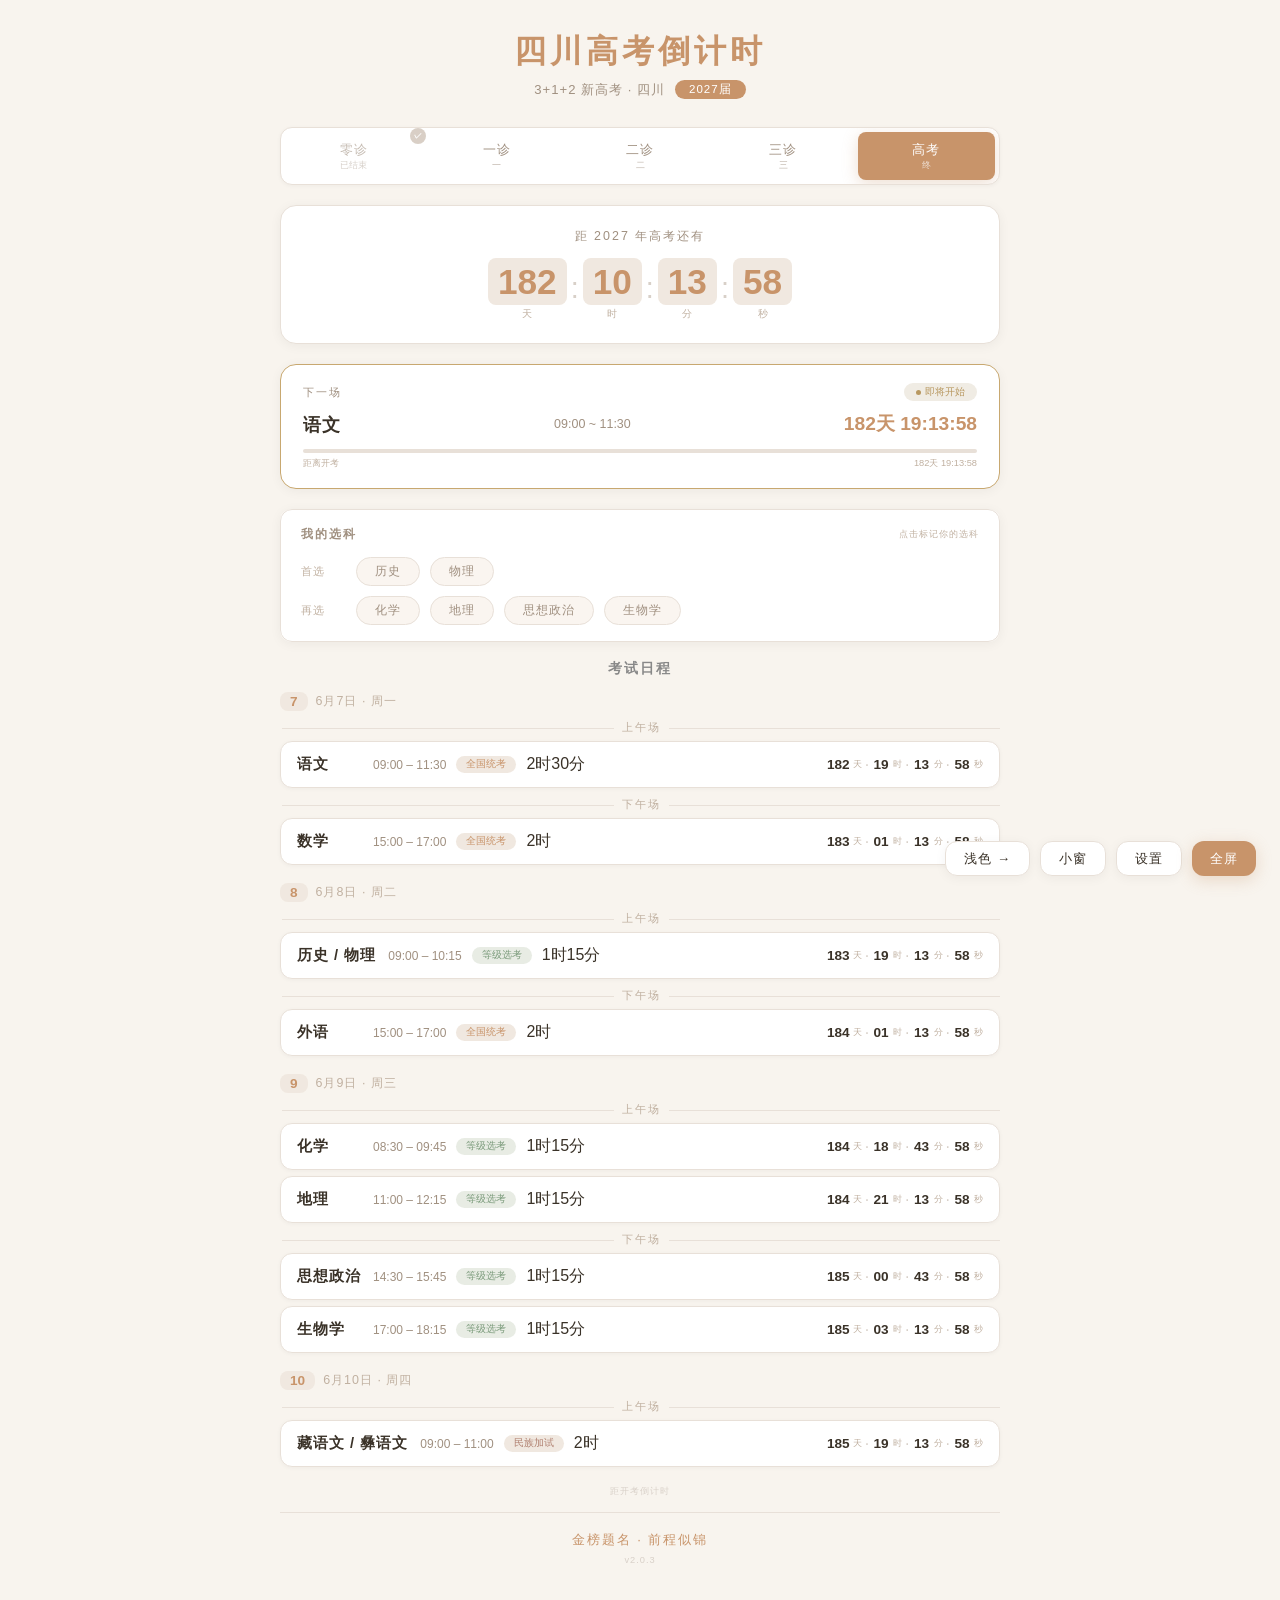
==== commit 3efcea70: "fix(gaokao)!: 修复跨年日期失效与缓存不更新，重构为北京时间单一数据源 页面外观不变（除主题按钮文案），未引入任何运行时依赖，仍为纯静态零构建部署。  已修复 - 阶段日期硬编码 2027" ====
--- a/gaokao/index.html
+++ b/gaokao/index.html
@@ -11,1674 +11,22 @@
     <meta name="apple-mobile-web-app-title" content="高考倒计时">
     <meta name="application-name" content="高考倒计时">
     <meta name="description" content="四川 3+1+2 新高考倒计时与日程安排，支持选科标记、深色模式">
+    <link rel="canonical" href="https://www.nightvoyager.online/gaokao/">
+    <meta property="og:type" content="website">
+    <meta property="og:title" content="四川高考倒计时 · 3+1+2">
+    <meta property="og:description" content="四川 3+1+2 新高考倒计时与日程安排，支持选科标记、深色模式">
+    <meta property="og:url" content="https://www.nightvoyager.online/gaokao/">
+    <meta property="og:locale" content="zh_CN">
+    <meta name="twitter:card" content="summary">
     <link rel="manifest" href="./manifest.json">
     <link rel="apple-touch-icon" href="data:image/svg+xml,%3Csvg xmlns='http://www.w3.org/2000/svg' viewBox='0 0 192 192'%3E%3Crect width='192' height='192' rx='32' fill='%23c8946a'/%3E%3Ctext x='96' y='126' text-anchor='middle' font-size='100' font-weight='700' font-family='sans-serif' fill='white'%3E考%3C/text%3E%3C/svg%3E">
-    <style>
-        * { margin: 0; padding: 0; box-sizing: border-box; }
-
-        /* ===== 主题变量 ===== */
-        :root {
-            --bg: #f8f4ee;
-            --bg-card: #ffffff;
-            --bg-card-hover: #fdfaf6;
-            --bg-card-selected: #fdf9f4;
-            --bg-hero: #ffffff;
-            --bg-soft: #f0e8e0;
-            --bg-tag-mandatory: #f0e8e0;
-            --bg-tag-elective: #e8ece4;
-            --bg-tag-special: #f0e8e0;
-            --bg-tag-selected: #c8946a;
-            --bg-selector: #ffffff;
-            --bg-selector-option: #faf5f0;
-            --bg-overlay: #f8f4ee;
-            --bg-fs-next: #ffffff;
-
-            --text-primary: #3a3228;
-            --text-secondary: #a09080;
-            --text-muted: #c0b0a0;
-            --text-light: #d8d0c8;
-            --text-on-accent: #ffffff;
-            --text-accent: #c8946a;
-            --text-elective: #7a9a7a;
-            --text-special: #b08070;
-            --text-tag-mandatory: #c8946a;
-            --text-tag-elective: #7a9a7a;
-            --text-tag-special: #b08070;
-            --text-tag-dimmed: #d0c8c0;
-            --text-hero: #c8946a;
-
-            --border: #e8e0d8;
-            --border-card: #e8e0d8;
-            --border-card-hover: #dcd0c8;
-            --border-card-selected: #dcc8b8;
-            --border-selector: #e8e0d8;
-            --border-selector-option: #e8e0d8;
-            --border-selector-active: #c8946a;
-
-            --shadow-sm: 0 1px 4px rgba(0,0,0,0.04);
-            --shadow-md: 0 2px 12px rgba(0,0,0,0.05);
-            --shadow-lg: 0 4px 16px rgba(0,0,0,0.06);
-            --shadow-btn: 0 4px 16px rgba(200,148,106,0.3);
-            --shadow-btn-hover: 0 6px 20px rgba(200,148,106,0.4);
-
-            --radius-sm: 8px;
-            --radius-md: 12px;
-            --radius-lg: 16px;
-            --radius-full: 999px;
-
-            --transition: 0.25s ease;
-        }
-
-        [data-theme="dark"] {
-            --bg: #1c1814;
-            --bg-card: #2a2420;
-            --bg-card-hover: #322c26;
-            --bg-card-selected: #322c26;
-            --bg-hero: #2a2420;
-            --bg-soft: #322c26;
-            --bg-tag-mandatory: #3d3228;
-            --bg-tag-elective: #283028;
-            --bg-tag-special: #3d3028;
-            --bg-tag-selected: #d4a880;
-            --bg-selector: #2a2420;
-            --bg-selector-option: #322c26;
-            --bg-overlay: #1c1814;
-            --bg-fs-next: #2a2420;
-
-            --text-primary: #e8e0d8;
-            --text-secondary: #a09088;
-            --text-muted: #706860;
-            --text-light: #5a5248;
-            --text-on-accent: #ffffff;
-            --text-accent: #d4a880;
-            --text-elective: #8aaa8a;
-            --text-special: #c09078;
-            --text-tag-mandatory: #d4a880;
-            --text-tag-elective: #8aaa8a;
-            --text-tag-special: #c09078;
-            --text-tag-dimmed: #5a5248;
-            --text-hero: #d4a880;
-
-            --border: #3a342e;
-            --border-card: #3a342e;
-            --border-card-hover: #4a443e;
-            --border-card-selected: #4a3e32;
-            --border-selector: #3a342e;
-            --border-selector-option: #3a342e;
-            --border-selector-active: #d4a880;
-
-            --shadow-sm: 0 1px 4px rgba(0,0,0,0.2);
-            --shadow-md: 0 2px 12px rgba(0,0,0,0.25);
-            --shadow-lg: 0 4px 16px rgba(0,0,0,0.3);
-            --shadow-btn: 0 4px 16px rgba(212,168,128,0.25);
-            --shadow-btn-hover: 0 6px 20px rgba(212,168,128,0.35);
-        }
-
-        body {
-            font-family: -apple-system, BlinkMacSystemFont, "Segoe UI", "PingFang SC",
-                "Hiragino Sans GB", "Microsoft YaHei", "Helvetica Neue", Arial, sans-serif;
-            min-height: 100vh;
-            background: var(--bg);
-            display: flex;
-            justify-content: center;
-            align-items: flex-start;
-            padding: 30px 16px;
-            color: var(--text-primary);
-            transition: background var(--transition), color var(--transition);
-        }
-
-        .container {
-            width: 100%;
-            max-width: 800px;
-        }
-
-        /* ===== 头部 ===== */
-        .header {
-            text-align: center;
-            margin-bottom: 28px;
-        }
-
-        .header h1 {
-            font-size: 2rem;
-            font-weight: 700;
-            color: var(--text-accent);
-            letter-spacing: 4px;
-        }
-
-        .header .sub {
-            display: flex;
-            justify-content: center;
-            align-items: center;
-            gap: 10px;
-            margin-top: 6px;
-            color: var(--text-secondary);
-            font-size: 0.82rem;
-            letter-spacing: 1px;
-        }
-
-        .header .sub .badge {
-            background: var(--text-accent);
-            padding: 2px 14px;
-            border-radius: var(--radius-full);
-            font-size: 0.72rem;
-            color: var(--text-on-accent);
-            font-weight: 500;
-        }
-
-        /* ===== 总体倒计时 ===== */
-        .hero-countdown {
-            background: var(--bg-hero);
-            border-radius: var(--radius-lg);
-            padding: 22px 20px;
-            margin-bottom: 20px;
-            text-align: center;
-            box-shadow: var(--shadow-md);
-            border: 1px solid var(--border);
-            transition: background var(--transition), border var(--transition);
-        }
-
-        .hero-countdown .label {
-            color: var(--text-secondary);
-            font-size: 0.78rem;
-            letter-spacing: 2px;
-            margin-bottom: 14px;
-            font-weight: 500;
-        }
-
-        .hero-countdown .timer {
-            display: flex;
-            justify-content: center;
-            align-items: center;
-            gap: 4px;
-        }
-
-        .hero-countdown .timer .num {
-            font-size: 2.2rem;
-            font-weight: 700;
-            color: var(--text-hero);
-            background: var(--bg-soft);
-            border-radius: var(--radius-sm);
-            padding: 4px 10px;
-            min-width: 50px;
-            text-align: center;
-            font-variant-numeric: tabular-nums;
-            line-height: 1.3;
-            transition: background var(--transition), color var(--transition);
-        }
-
-        .hero-countdown .timer .sep {
-            font-size: 1.8rem;
-            font-weight: 300;
-            color: var(--text-light);
-            padding-bottom: 4px;
-        }
-
-        .hero-countdown .timer .unit {
-            font-size: 0.62rem;
-            color: var(--text-muted);
-            display: block;
-            margin-top: 2px;
-        }
-
-        .hero-countdown.ongoing .timer .num {
-            background: var(--bg-soft);
-            animation: pulseSoft 1.5s ease-in-out infinite;
-        }
-
-        @keyframes pulseSoft {
-            0%,100% { box-shadow: 0 0 8px rgba(200,148,106,0.08); }
-            50% { box-shadow: 0 0 20px rgba(200,148,106,0.18); }
-        }
-
-        .status-msg {
-            color: var(--text-accent);
-            font-size: 0.9rem;
-            font-weight: 500;
-            letter-spacing: 3px;
-            display: none;
-            margin-bottom: 16px;
-            text-align: center;
-        }
-        .status-msg.show { display: block; animation: fadeUp 0.4s ease; }
-
-        /* ===== 当前考试进程 ===== */
-        .current-exam {
-            background: var(--bg-card);
-            border-radius: var(--radius-lg);
-            padding: 18px 22px;
-            margin-bottom: 20px;
-            display: none;
-            box-shadow: var(--shadow-md);
-            border: 1px solid var(--border);
-            animation: fadeUp 0.4s ease;
-            transition: border-color 0.3s, background var(--transition);
-        }
-        .current-exam.ce-waiting {
-            border-color: #c8a870;
-        }
-        .current-exam.show { display: block; }
-
-        .current-exam .ce-header {
-            display: flex;
-            justify-content: space-between;
-            align-items: center;
-            margin-bottom: 10px;
-            flex-wrap: wrap;
-            gap: 6px;
-        }
-
-        .current-exam .ce-header .ce-label {
-            color: var(--text-secondary);
-            font-size: 0.7rem;
-            letter-spacing: 2px;
-            font-weight: 500;
-        }
-
-        .current-exam .ce-header .ce-status-badge {
-            font-size: 0.62rem;
-            padding: 2px 12px;
-            border-radius: var(--radius-full);
-            font-weight: 500;
-        }
-        .ce-status-badge.ce-ongoing {
-            background: var(--bg-soft);
-            color: var(--text-accent);
-            display: inline-flex;
-            align-items: center;
-            gap: 4px;
-        }
-        .ce-status-badge.ce-ongoing::before {
-            content: '';
-            width: 5px;
-            height: 5px;
-            border-radius: 50%;
-            background: var(--text-accent);
-            animation: pulseDot 1.2s ease-in-out infinite;
-        }
-        .ce-status-badge.ce-upcoming {
-            background: #f0ece4;
-            color: #b89860;
-            display: inline-flex;
-            align-items: center;
-            gap: 4px;
-        }
-        [data-theme="dark"] .ce-status-badge.ce-upcoming {
-            background: #322c24;
-            color: #c8a870;
-        }
-        .ce-status-badge.ce-upcoming::before {
-            content: '';
-            width: 5px;
-            height: 5px;
-            border-radius: 50%;
-            background: #b89860;
-        }
-        [data-theme="dark"] .ce-status-badge.ce-upcoming::before {
-            background: #c8a870;
-        }
-        .ce-status-badge.ce-done {
-            background: #eaf2ea;
-            color: #689868;
-            display: inline-flex;
-            align-items: center;
-            gap: 4px;
-        }
-        [data-theme="dark"] .ce-status-badge.ce-done {
-            background: #283828;
-            color: #78b078;
-        }
-        .ce-status-badge.ce-done::before {
-            content: '';
-            width: 5px;
-            height: 5px;
-            border-radius: 50%;
-            background: #689868;
-        }
-        [data-theme="dark"] .ce-status-badge.ce-done::before {
-            background: #78b078;
-        }
-
-        .current-exam .ce-body {
-            display: flex;
-            justify-content: space-between;
-            align-items: center;
-            flex-wrap: wrap;
-            gap: 8px;
-        }
-
-        .current-exam .ce-body .ce-name {
-            color: var(--text-primary);
-            font-size: 1.15rem;
-            font-weight: 600;
-            letter-spacing: 1px;
-        }
-
-        .current-exam .ce-body .ce-time {
-            color: var(--text-secondary);
-            font-size: 0.78rem;
-        }
-
-        .current-exam .ce-body .ce-countdown-num {
-            color: var(--text-accent);
-            font-size: 1.2rem;
-            font-weight: 600;
-            font-variant-numeric: tabular-nums;
-        }
-
-        .ce-progress-wrap { width: 100%; margin-top: 12px; }
-        .ce-progress-bar {
-            width: 100%; height: 4px;
-            background: var(--border);
-            border-radius: 4px;
-            overflow: hidden;
-        }
-        .ce-progress-bar .ce-progress-fill {
-            height: 100%; border-radius: 4px;
-            background: linear-gradient(90deg, var(--text-accent), #e8a098);
-            transition: width 0.5s ease;
-            width: 0%;
-        }
-        .ce-progress-wrap .ce-progress-label {
-            display: flex;
-            justify-content: space-between;
-            color: var(--text-muted);
-            font-size: 0.58rem;
-            margin-top: 4px;
-        }
-
-        /* ===== 选科标记 ===== */
-        .subject-selector {
-            background: var(--bg-selector);
-            border-radius: var(--radius-md);
-            padding: 16px 20px;
-            margin-bottom: 18px;
-            box-shadow: var(--shadow-md);
-            border: 1px solid var(--border-selector);
-            transition: background var(--transition), border var(--transition);
-        }
-        .ss-header {
-            display: flex;
-            justify-content: space-between;
-            align-items: center;
-            margin-bottom: 14px;
-        }
-        .ss-header .ss-title {
-            font-size: 0.78rem;
-            font-weight: 600;
-            color: var(--text-secondary);
-            letter-spacing: 2px;
-        }
-        .ss-header .ss-hint {
-            font-size: 0.58rem;
-            color: var(--text-muted);
-            letter-spacing: 1px;
-        }
-        .ss-row {
-            display: flex;
-            align-items: center;
-            gap: 10px;
-            margin-bottom: 10px;
-            flex-wrap: wrap;
-        }
-        .ss-row:last-child {
-            margin-bottom: 0;
-        }
-        .ss-row .ss-label {
-            font-size: 0.7rem;
-            color: var(--text-muted);
-            letter-spacing: 1px;
-            font-weight: 500;
-            min-width: 4em;
-            flex-shrink: 0;
-        }
-        .ss-option {
-            display: inline-flex;
-            align-items: center;
-            justify-content: center;
-            gap: 5px;
-            padding: 5px 18px;
-            border-radius: var(--radius-full);
-            font-size: 0.78rem;
-            font-weight: 500;
-            cursor: pointer;
-            border: 1.5px solid var(--border-selector-option);
-            background: var(--bg-selector-option);
-            color: var(--text-secondary);
-            transition: all var(--transition);
-            user-select: none;
-            -webkit-user-select: none;
-            letter-spacing: 1px;
-        }
-        .ss-option:hover {
-            border-color: var(--text-muted);
-        }
-        .ss-option.active {
-            border-color: var(--border-selector-active);
-            background: var(--bg-soft);
-            color: var(--text-accent);
-        }
-
-        /* -- 卡片高亮状态 -- */
-        .exam-card.subject-selected {
-            background: var(--bg-card-selected);
-            border-color: var(--border-card-selected);
-        }
-        .exam-card.subject-selected .tag-elective {
-            background: var(--bg-tag-selected);
-            color: var(--text-on-accent);
-        }
-        .exam-card.subject-selected .sel-badge {
-            display: inline-flex;
-            align-items: center;
-            gap: 3px;
-            color: var(--text-elective);
-            font-size: 0.6rem;
-            font-weight: 500;
-            letter-spacing: 1px;
-        }
-        .exam-card.subject-selected .sel-badge::before {
-            content: '';
-            width: 4px; height: 4px;
-            border-radius: 50%;
-            background: var(--text-elective);
-            flex-shrink: 0;
-        }
-
-        .exam-card.subject-dimmed {
-            opacity: 0.35;
-            transition: opacity var(--transition);
-        }
-        .exam-card.subject-dimmed:hover {
-            opacity: 0.5;
-        }
-        .exam-card.subject-dimmed .tag-elective {
-            background: transparent;
-            border: 1px solid var(--text-tag-dimmed);
-            color: var(--text-tag-dimmed);
-        }
-        .exam-card.subject-dimmed .sel-badge {
-            display: inline-flex;
-            align-items: center;
-            gap: 3px;
-            color: var(--text-tag-dimmed);
-            font-size: 0.6rem;
-            font-weight: 500;
-        }
-        .exam-card.subject-dimmed .sel-badge::before {
-            content: '';
-            width: 4px; height: 4px;
-            border-radius: 50%;
-            border: 1px solid var(--text-tag-dimmed);
-            background: transparent;
-            flex-shrink: 0;
-        }
-
-        .exam-card .sel-badge { display: none; }
-        .exam-card.exam-done .sel-badge { display: none !important; }
-
-        /* ===== 日程标题 ===== */
-        .section-title {
-            color: #888;
-            font-size: 0.85rem;
-            font-weight: 600;
-            letter-spacing: 2px;
-            margin-bottom: 14px;
-            text-align: center;
-        }
-
-        /* ===== 日期组 ===== */
-        .day-group { margin-bottom: 18px; }
-
-        .day-header {
-            display: flex;
-            align-items: center;
-            gap: 8px;
-            margin-bottom: 8px;
-        }
-
-        .day-header .day-num {
-            font-size: 0.85rem;
-            font-weight: 600;
-            color: var(--text-accent);
-            background: var(--bg-soft);
-            padding: 2px 10px;
-            border-radius: var(--radius-sm);
-        }
-
-        .day-header .day-date {
-            color: var(--text-muted);
-            font-size: 0.78rem;
-            letter-spacing: 1px;
-        }
-
-        /* ===== 上下午分隔 ===== */
-        .session-divider {
-            display: flex;
-            align-items: center;
-            gap: 8px;
-            margin: 10px 0 6px;
-            padding-left: 2px;
-        }
-        .session-divider .line {
-            flex: 1;
-            height: 1px;
-            background: var(--border);
-        }
-        .session-divider .label {
-            font-size: 0.68rem;
-            color: var(--text-muted);
-            letter-spacing: 2px;
-            font-weight: 500;
-            white-space: nowrap;
-        }
-
-        /* ===== 考试卡片 ===== */
-        .exam-card {
-            background: var(--bg-card);
-            border: 1px solid var(--border-card);
-            border-radius: var(--radius-md);
-            padding: 12px 16px;
-            margin-bottom: 6px;
-            display: flex;
-            flex-wrap: wrap;
-            align-items: center;
-            gap: 6px 12px;
-            transition: all var(--transition);
-            box-shadow: var(--shadow-sm);
-        }
-
-        .exam-card:hover {
-            border-color: var(--border-card-hover);
-            background: var(--bg-card-hover);
-            box-shadow: var(--shadow-md);
-        }
-
-        .exam-card .name {
-            color: var(--text-primary);
-            font-size: 0.92rem;
-            font-weight: 600;
-            min-width: 64px;
-            letter-spacing: 1px;
-            transition: color var(--transition);
-        }
-
-        .exam-card .meta {
-            display: flex;
-            align-items: center;
-            gap: 10px;
-            flex-wrap: wrap;
-            flex: 1;
-        }
-
-        .exam-card .meta .time-range {
-            color: var(--text-secondary);
-            font-size: 0.75rem;
-            font-weight: 500;
-        }
-
-        .exam-card .meta .tag {
-            font-size: 0.6rem;
-            padding: 2px 10px;
-            border-radius: var(--radius-full);
-            font-weight: 500;
-            transition: all var(--transition);
-        }
-        .tag-mandatory { background: var(--bg-tag-mandatory); color: var(--text-tag-mandatory); }
-        .tag-elective { background: var(--bg-tag-elective); color: var(--text-tag-elective); }
-        .tag-special { background: var(--bg-tag-special); color: var(--text-tag-special); }
-
-        .exam-card .countdown-mini {
-            display: flex;
-            align-items: center;
-            gap: 3px;
-            margin-left: auto;
-            flex-shrink: 0;
-        }
-
-        .exam-card .countdown-mini .cd-num {
-            font-size: 0.85rem;
-            font-weight: 600;
-            color: var(--text-primary);
-            font-variant-numeric: tabular-nums;
-            min-width: 18px;
-            text-align: center;
-            transition: color var(--transition);
-        }
-
-        .exam-card .countdown-mini .cd-unit {
-            font-size: 0.58rem;
-            color: var(--text-muted);
-        }
-
-        .exam-card .countdown-mini .cd-sep {
-            color: var(--text-light);
-            font-weight: 400;
-        }
-
-        .exam-card.exam-done {
-            opacity: 0.5;
-        }
-        .exam-card.exam-done .countdown-mini .cd-num,
-        .exam-card.exam-done .countdown-mini .cd-unit,
-        .exam-card.exam-done .countdown-mini .cd-sep {
-            display: none;
-        }
-        .exam-done-badge {
-            display: inline-flex;
-            align-items: center;
-            gap: 3px;
-            font-size: 0.62rem;
-            color: #689868;
-            font-weight: 500;
-            letter-spacing: 1px;
-        }
-        [data-theme="dark"] .exam-done-badge { color: #78b078; }
-        .exam-done-badge::before {
-            content: '';
-            width: 5px;
-            height: 5px;
-            border-radius: 50%;
-            background: #689868;
-        }
-        [data-theme="dark"] .exam-done-badge::before { background: #78b078; }
-
-        .exam-card.exam-now {
-            border-color: var(--text-accent);
-            background: var(--bg-card-selected);
-        }
-        .exam-card.exam-now .countdown-mini .cd-num { color: var(--text-accent); }
-        .exam-card.exam-now .name { color: var(--text-accent); }
-
-        .exam-card.exam-now .exam-badge {
-            display: inline-flex;
-            align-items: center;
-            gap: 3px;
-            font-size: 0.58rem;
-            padding: 1px 10px;
-            border-radius: var(--radius-full);
-            background: var(--bg-soft);
-            color: var(--text-accent);
-            margin-left: 6px;
-            font-weight: 500;
-        }
-        .exam-card.exam-now .exam-badge::before {
-            content: '';
-            width: 4px;
-            height: 4px;
-            border-radius: 50%;
-            background: var(--text-accent);
-            animation: pulseDot 1.2s ease-in-out infinite;
-        }
-        @keyframes pulseDot {
-            0%,100% { opacity: 1; }
-            50% { opacity: 0.3; }
-        }
-
-        .cd-legend {
-            text-align: center;
-            color: var(--text-light);
-            font-size: 0.58rem;
-            letter-spacing: 1px;
-            margin-bottom: 14px;
-        }
-
-        .footer {
-            text-align: center;
-            color: var(--text-accent);
-            font-size: 0.82rem;
-            padding: 18px 0 6px;
-            border-top: 1px solid var(--border);
-            letter-spacing: 2px;
-            font-weight: 500;
-            transition: color var(--transition), border var(--transition);
-        }
-
-        @keyframes fadeUp {
-            from { opacity: 0; transform: translateY(10px); }
-            to { opacity: 1; transform: translateY(0); }
-        }
-
-        .container { animation: fadeUp 0.4s ease; }
-
-        /* ===== 底部操作按钮 ===== */
-        .action-bar {
-            position: fixed;
-            bottom: 24px;
-            right: 24px;
-            z-index: 100;
-            display: flex;
-            gap: 10px;
-        }
-        .action-btn {
-            display: flex;
-            align-items: center;
-            justify-content: center;
-            gap: 5px;
-            background: var(--text-accent);
-            color: var(--text-on-accent);
-            border: none;
-            border-radius: var(--radius-md);
-            padding: 10px 18px;
-            font-size: 0.82rem;
-            font-weight: 500;
-            cursor: pointer;
-            letter-spacing: 1px;
-            box-shadow: var(--shadow-btn);
-            transition: all var(--transition);
-            font-family: inherit;
-            line-height: 1;
-        }
-        .action-btn:hover { transform: translateY(-2px); box-shadow: var(--shadow-btn-hover); }
-        .action-btn-secondary {
-            background: var(--bg-card);
-            color: var(--text-primary);
-            box-shadow: var(--shadow-md);
-            border: 1px solid var(--border);
-        }
-        .action-btn-secondary:hover {
-            background: var(--bg-card-hover);
-            box-shadow: var(--shadow-lg);
-        }
-
-        /* ===== 全屏覆盖层 ===== */
-        .fs-overlay {
-            display: none;
-            position: fixed;
-            inset: 0;
-            z-index: 9999;
-            background: var(--bg-overlay);
-            color: var(--text-primary);
-            overflow: hidden;
-            font-family: -apple-system, BlinkMacSystemFont, "Segoe UI", "PingFang SC",
-                "Hiragino Sans GB", "Microsoft YaHei", "Helvetica Neue", Arial, sans-serif;
-            transition: background var(--transition);
-        }
-        .fs-overlay.open { display: block; }
-
-        .fs-exit {
-            position: absolute;
-            top: 20px;
-            right: 24px;
-            z-index: 10;
-            background: var(--text-accent);
-            color: var(--text-on-accent);
-            border: none;
-            border-radius: var(--radius-sm);
-            padding: 6px 16px;
-            font-size: 0.78rem;
-            cursor: pointer;
-            letter-spacing: 1px;
-            font-weight: 500;
-            transition: all var(--transition);
-            box-shadow: var(--shadow-btn);
-            font-family: inherit;
-        }
-        .fs-exit:hover { transform: translateY(-1px); box-shadow: var(--shadow-btn-hover); }
-
-        .fs-inner {
-            display: flex;
-            flex-direction: column;
-            height: 100vh;
-            width: 100vw;
-            padding: 28px 6vw;
-            text-align: center;
-            animation: fadeUp 0.4s ease;
-        }
-
-        .fs-header {
-            font-size: 0.85rem;
-            color: var(--text-secondary);
-            letter-spacing: 4px;
-            margin-bottom: 1.2vh;
-            font-weight: 500;
-            flex-shrink: 0;
-        }
-
-        /* -- 状态条 -- */
-        .fs-status-bar {
-            display: flex;
-            align-items: center;
-            justify-content: center;
-            gap: 8px;
-            margin-bottom: 2vh;
-            flex-shrink: 0;
-        }
-        .fs-status-dot {
-            width: 7px;
-            height: 7px;
-            border-radius: 50%;
-            background: var(--text-accent);
-            animation: pulseDot 1.2s ease-in-out infinite;
-            transition: background var(--transition);
-        }
-        .fs-status-text {
-            font-size: 0.78rem;
-            letter-spacing: 3px;
-            font-weight: 500;
-            transition: color var(--transition);
-        }
-        .fs-status-bar.status-waiting .fs-status-dot {
-            background: #c8a870;
-            animation: none;
-        }
-        .fs-status-bar.status-waiting .fs-status-text { color: #c8a870; }
-        .fs-status-bar.status-ongoing .fs-status-dot { background: var(--text-accent); }
-        .fs-status-bar.status-ongoing .fs-status-text { color: var(--text-accent); }
-        .fs-status-bar.status-done .fs-status-dot {
-            background: #78b078;
-            animation: none;
-        }
-        .fs-status-bar.status-done .fs-status-text { color: #78b078; }
-
-        /* -- 主体区域（flex 撑满） -- */
-        .fs-main {
-            flex: 1;
-            display: flex;
-            flex-direction: column;
-            justify-content: center;
-            align-items: center;
-            min-height: 0;
-        }
-
-        .fs-current-label {
-            font-size: 0.78rem;
-            color: var(--text-muted);
-            letter-spacing: 4px;
-            margin-bottom: 1.2vh;
-            font-weight: 500;
-        }
-
-        .fs-current-name {
-            font-size: clamp(2rem, 6vh, 4rem);
-            font-weight: 700;
-            color: var(--text-hero);
-            letter-spacing: 0.12em;
-            margin-bottom: 0.3vh;
-            line-height: 1.2;
-            transition: color var(--transition);
-        }
-
-        .fs-current-time {
-            font-size: clamp(0.85rem, 1.6vh, 1.1rem);
-            color: var(--text-muted);
-            letter-spacing: 3px;
-            margin-bottom: 2vh;
-        }
-
-        /* -- 等待考试时的配色 -- */
-        .fs-state-waiting .fs-current-name { color: #c8a870; }
-        .fs-state-waiting .fs-timer-digits .digit-block .num { color: #c8a870; }
-        .fs-state-waiting .fs-progress-fill {
-            background: linear-gradient(90deg, #d4b888, #c8a870);
-        }
-        .fs-state-waiting .fs-next-countdown { color: var(--text-accent); }
-
-        /* -- 计时器数字块（填充横向空间） -- */
-        .fs-timer-wrap {
-            width: 100%;
-            max-width: 860px;
-            margin-bottom: 2.5vh;
-        }
-
-        .fs-timer-digits {
-            display: flex;
-            justify-content: center;
-            align-items: center;
-            gap: 0.4vw;
-        }
-
-        .fs-timer-digits .digit-block {
-            display: flex;
-            flex-direction: column;
-            align-items: center;
-            flex: 1;
-            min-width: 0;
-        }
-
-        .fs-timer-digits .digit-block .num {
-            font-size: clamp(2.8rem, 11vh, 7rem);
-            font-weight: 700;
-            color: var(--text-hero);
-            font-variant-numeric: tabular-nums;
-            line-height: 1;
-            letter-spacing: 0;
-            transition: color var(--transition);
-        }
-
-        .fs-timer-digits .digit-block .label {
-            font-size: 0.62rem;
-            color: var(--text-muted);
-            margin-top: 4px;
-            letter-spacing: 1px;
-        }
-
-        .fs-timer-digits .digit-sep {
-            font-size: clamp(2rem, 8vh, 5rem);
-            font-weight: 200;
-            color: var(--text-light);
-            flex-shrink: 0;
-            width: 0.4em;
-            text-align: center;
-            line-height: 1;
-            align-self: center;
-            transition: color var(--transition);
-        }
-
-        /* -- 进度条（全宽） -- */
-        .fs-progress-wrap {
-            width: 100%;
-            max-width: 860px;
-            margin-bottom: 2.5vh;
-        }
-        .fs-progress-bar {
-            width: 100%; height: 4px;
-            background: var(--border);
-            border-radius: 4px;
-            overflow: hidden;
-        }
-        .fs-progress-fill {
-            height: 100%; border-radius: 4px;
-            background: linear-gradient(90deg, var(--text-accent), #e8a098);
-            transition: width 0.5s ease;
-            width: 0%;
-        }
-        .fs-progress-label {
-            display: flex;
-            justify-content: space-between;
-            color: var(--text-muted);
-            font-size: 0.68rem;
-            margin-top: 5px;
-        }
-
-        /* -- 下一场（全宽卡片） -- */
-        .fs-next {
-            display: flex;
-            align-items: center;
-            justify-content: center;
-            gap: clamp(8px, 2vw, 24px);
-            flex-wrap: wrap;
-            width: 100%;
-            max-width: 860px;
-            padding: 10px 20px;
-            background: var(--bg-fs-next);
-            border-radius: var(--radius-md);
-            box-shadow: var(--shadow-md);
-            border: 1px solid var(--border);
-            margin-bottom: 2vh;
-            flex-shrink: 0;
-            transition: background var(--transition), border var(--transition);
-        }
-        .fs-next-label {
-            font-size: 0.68rem;
-            color: var(--text-muted);
-            letter-spacing: 2px;
-        }
-        .fs-next-name {
-            font-size: 0.95rem;
-            font-weight: 600;
-            color: var(--text-primary);
-            letter-spacing: 1px;
-            transition: color var(--transition);
-        }
-        .fs-next-time {
-            font-size: 0.78rem;
-            color: var(--text-secondary);
-        }
-        .fs-next-countdown {
-            font-size: 1.05rem;
-            font-weight: 600;
-            font-variant-numeric: tabular-nums;
-            color: #c8a870;
-            transition: color var(--transition);
-        }
-
-        /* -- 概要 -- */
-        .fs-summary {
-            display: flex;
-            justify-content: center;
-            gap: 6vw;
-            font-size: 0.78rem;
-            color: var(--text-muted);
-            letter-spacing: 1px;
-            flex-shrink: 0;
-            transition: color var(--transition);
-        }
-        .fs-summary strong {
-            font-size: 0.95rem;
-            color: var(--text-accent);
-            font-weight: 600;
-            transition: color var(--transition);
-        }
-        .fs-total-hint {
-            font-size: 0.62rem;
-            color: var(--text-light);
-            letter-spacing: 1px;
-        }
-
-        .exam-card {
-            opacity: 0;
-            animation: fadeUp 0.3s ease forwards;
-        }
-        .exam-card:nth-child(1) { animation-delay: 0.02s; }
-        .exam-card:nth-child(2) { animation-delay: 0.04s; }
-        .exam-card:nth-child(3) { animation-delay: 0.06s; }
-        .exam-card:nth-child(4) { animation-delay: 0.08s; }
-        .exam-card:nth-child(5) { animation-delay: 0.10s; }
-        .exam-card:nth-child(6) { animation-delay: 0.12s; }
-        .exam-card:nth-child(7) { animation-delay: 0.14s; }
-        .exam-card:nth-child(8) { animation-delay: 0.16s; }
-        .exam-card:nth-child(9) { animation-delay: 0.18s; }
-        .exam-card:nth-child(10) { animation-delay: 0.20s; }
-
-        /* ===== 骨架屏（绝对定位覆盖内容） ===== */
-        .skeleton {
-            position: absolute;
-            inset: 0;
-            z-index: 100;
-            pointer-events: none;
-            background: var(--bg);
-            transition: opacity 0.4s ease;
-        }
-        .skeleton .sk-header {
-            text-align: center;
-            margin-bottom: 28px;
-        }
-        .skeleton .sk-card {
-            background: var(--bg-card);
-            border-radius: var(--radius-lg);
-            padding: 18px 22px;
-            margin-bottom: 18px;
-            box-shadow: var(--shadow-sm);
-            border: 1px solid var(--border);
-        }
-        .skeleton .sk-row {
-            display: flex;
-            align-items: center;
-        }
-        .skeleton .sk-block {
-            border-radius: var(--radius-sm);
-            background: var(--border);
-        }
-        .skeleton .sk-line {
-            border-radius: 6px;
-            background: var(--border);
-        }
-        .skeleton .sk-bar {
-            width: 100%; height: 6px;
-            border-radius: 4px;
-            background: var(--border);
-        }
-        .skeleton .sk-pill {
-            width: 64px; height: 28px;
-            border-radius: var(--radius-full);
-            background: var(--border);
-        }
-
-        /* shimmer 动画 */
-        .skeleton .sk-block,
-        .skeleton .sk-line,
-        .skeleton .sk-bar,
-        .skeleton .sk-pill {
-            position: relative;
-            overflow: hidden;
-        }
-        .skeleton .sk-block::after,
-        .skeleton .sk-line::after,
-        .skeleton .sk-bar::after,
-        .skeleton .sk-pill::after {
-            content: '';
-            position: absolute;
-            inset: 0;
-            background: linear-gradient(90deg,
-                transparent 0%,
-                rgba(255,255,255,0.25) 50%,
-                transparent 100%);
-            animation: shimmer 1.6s ease-in-out infinite;
-            transform: translateX(-100%);
-        }
-        [data-theme="dark"] .skeleton .sk-block::after,
-        [data-theme="dark"] .skeleton .sk-line::after,
-        [data-theme="dark"] .skeleton .sk-bar::after,
-        [data-theme="dark"] .skeleton .sk-pill::after {
-            background: linear-gradient(90deg,
-                transparent 0%,
-                rgba(255,255,255,0.06) 50%,
-                transparent 100%);
-        }
-        @keyframes shimmer {
-            100% { transform: translateX(100%); }
-        }
-
-        /* 主内容始终可见，被骨架覆盖 */
-        .main-content {
-            position: relative;
-            z-index: 1;
-        }
-
-        /* ===== v2.0.0 阶段导航 ===== */
-        .phase-nav {
-            display: flex;
-            gap: 6px;
-            margin-bottom: 20px;
-            overflow-x: auto;
-            -webkit-overflow-scrolling: touch;
-            scrollbar-width: none;
-            padding: 4px;
-            background: var(--bg-card);
-            border-radius: var(--radius-md);
-            border: 1px solid var(--border);
-            box-shadow: var(--shadow-sm);
-            transition: background var(--transition), border var(--transition);
-        }
-        .phase-nav::-webkit-scrollbar { display: none; }
-
-        /* ===== 全局滚动条美化 ===== */
-        ::-webkit-scrollbar {
-            width: 5px;
-            height: 5px;
-        }
-        ::-webkit-scrollbar-track {
-            background: transparent;
-        }
-        ::-webkit-scrollbar-thumb {
-            background: var(--border);
-            border-radius: 3px;
-            transition: background var(--transition);
-        }
-        ::-webkit-scrollbar-thumb:hover {
-            background: var(--text-muted);
-        }
-        html {
-            scrollbar-width: thin;
-            scrollbar-color: var(--border) transparent;
-        }
-
-        .settings-modal::-webkit-scrollbar {
-            width: 4px;
-        }
-        .settings-modal::-webkit-scrollbar-thumb {
-            background: var(--border);
-            border-radius: 2px;
-        }
-
-        .phase-tab {
-            flex: 1;
-            min-width: 56px;
-            padding: 10px 6px;
-            border: none;
-            border-radius: var(--radius-sm);
-            background: transparent;
-            color: var(--text-secondary);
-            font-size: 0.82rem;
-            font-weight: 500;
-            cursor: pointer;
-            transition: all var(--transition);
-            font-family: inherit;
-            letter-spacing: 1px;
-            text-align: center;
-            line-height: 1.2;
-            position: relative;
-            white-space: nowrap;
-        }
-        .phase-tab:hover {
-            background: var(--bg-soft);
-            color: var(--text-primary);
-        }
-        .phase-tab.active {
-            background: var(--text-accent);
-            color: var(--text-on-accent);
-            box-shadow: var(--shadow-btn);
-        }
-        .phase-tab .pt-sub {
-            font-size: 0.55rem;
-            opacity: 0.7;
-            display: block;
-            margin-top: 2px;
-            font-weight: 400;
-            letter-spacing: 0;
-        }
-        .phase-tab .pt-badge {
-            display: none;
-            position: absolute;
-            top: -4px;
-            right: -4px;
-            font-size: 0.5rem;
-            font-weight: 700;
-        }
-        .phase-tab.done { opacity: 0.6; }
-        .phase-tab.done .pt-badge {
-            display: flex;
-            align-items: center;
-            justify-content: center;
-            width: 16px;
-            height: 16px;
-            background: var(--text-muted);
-            color: var(--bg-card);
-            border-radius: 50%;
-        }
-
-        /* ===== 阶段详情 ===== */
-        .gaokao-content { display: block; }
-        .gaokao-content.hidden { display: none; }
-
-        .phase-detail {
-            display: none;
-            background: var(--bg-card);
-            border-radius: var(--radius-lg);
-            padding: 32px 24px;
-            margin-bottom: 20px;
-            text-align: center;
-            box-shadow: var(--shadow-md);
-            border: 1px solid var(--border);
-            animation: fadeUp 0.3s ease;
-            transition: background var(--transition), border var(--transition);
-        }
-        .phase-detail.show { display: block; }
-
-        .pd-header { margin-bottom: 20px; }
-        .pd-name {
-            font-size: 1.8rem;
-            font-weight: 700;
-            color: var(--text-primary);
-            letter-spacing: 4px;
-            margin-bottom: 6px;
-            transition: color var(--transition);
-        }
-        .pd-date-range {
-            font-size: 0.82rem;
-            color: var(--text-secondary);
-            letter-spacing: 1px;
-            transition: color var(--transition);
-        }
-        .pd-status-wrap {
-            display: flex;
-            justify-content: center;
-            margin-bottom: 20px;
-        }
-        .pd-status-badge {
-            display: inline-flex;
-            align-items: center;
-            gap: 5px;
-            padding: 4px 18px;
-            border-radius: var(--radius-full);
-            font-size: 0.72rem;
-            font-weight: 600;
-            letter-spacing: 2px;
-        }
-        .pd-status-badge.upcoming {
-            background: #f0ece4;
-            color: #b89860;
-        }
-        [data-theme="dark"] .pd-status-badge.upcoming {
-            background: #322c24;
-            color: #c8a870;
-        }
-        .pd-status-badge.ongoing {
-            background: var(--bg-soft);
-            color: var(--text-accent);
-        }
-        .pd-status-badge.ongoing::before {
-            content: '';
-            width: 6px; height: 6px;
-            border-radius: 50%;
-            background: var(--text-accent);
-            animation: pulseDot 1.2s ease-in-out infinite;
-        }
-        .pd-status-badge.done {
-            background: #eaf2ea;
-            color: #689868;
-        }
-        [data-theme="dark"] .pd-status-badge.done {
-            background: #283828;
-            color: #78b078;
-        }
-        .pd-countdown { margin: 16px 0 8px; }
-        .pd-countdown .pd-timer {
-            display: flex;
-            justify-content: center;
-            align-items: center;
-            gap: 6px;
-        }
-        .pd-countdown .pd-timer .num {
-            font-size: 2.8rem;
-            font-weight: 700;
-            color: var(--text-hero);
-            background: var(--bg-soft);
-            border-radius: var(--radius-sm);
-            padding: 6px 14px;
-            min-width: 60px;
-            text-align: center;
-            font-variant-numeric: tabular-nums;
-            line-height: 1.3;
-            transition: background var(--transition), color var(--transition);
-        }
-        .pd-countdown .pd-timer .sep {
-            font-size: 2rem;
-            font-weight: 300;
-            color: var(--text-light);
-            transition: color var(--transition);
-        }
-        .pd-countdown .pd-timer .unit {
-            font-size: 0.62rem;
-            color: var(--text-muted);
-            display: block;
-            margin-top: 3px;
-        }
-        .pd-desc {
-            font-size: 0.78rem;
-            color: var(--text-muted);
-            margin-top: 14px;
-            letter-spacing: 1px;
-        }
-
-        /* ===== 设置弹窗 ===== */
-        .modal-overlay {
-            display: none;
-            position: fixed;
-            inset: 0;
-            z-index: 20000;
-            background: rgba(0,0,0,0.4);
-            backdrop-filter: blur(4px);
-            -webkit-backdrop-filter: blur(4px);
-            justify-content: center;
-            align-items: center;
-            padding: 20px;
-        }
-        .modal-overlay.open { display: flex; animation: fadeUp 0.2s ease; }
-
-        .settings-modal {
-            background: var(--bg-card);
-            border-radius: var(--radius-lg);
-            padding: 28px 24px;
-            max-width: 520px;
-            width: 100%;
-            max-height: 80vh;
-            overflow-y: auto;
-            box-shadow: var(--shadow-lg);
-            border: 1px solid var(--border);
-            animation: fadeUp 0.25s ease;
-            transition: background var(--transition), border var(--transition);
-        }
-        .sm-title {
-            font-size: 1.1rem;
-            font-weight: 700;
-            color: var(--text-primary);
-            letter-spacing: 2px;
-            margin-bottom: 20px;
-            text-align: center;
-            transition: color var(--transition);
-        }
-        .sm-sub {
-            font-size: 0.72rem;
-            color: var(--text-muted);
-            text-align: center;
-            margin-bottom: 20px;
-            letter-spacing: 1px;
-        }
-        .sm-phase {
-            margin-bottom: 16px;
-            padding-bottom: 16px;
-            border-bottom: 1px solid var(--border);
-            transition: border-color var(--transition);
-        }
-        .sm-phase:last-child { border-bottom: none; margin-bottom: 0; padding-bottom: 0; }
-        .sm-phase-name {
-            font-size: 0.85rem;
-            font-weight: 600;
-            color: var(--text-primary);
-            margin-bottom: 8px;
-            letter-spacing: 1px;
-            transition: color var(--transition);
-        }
-        /* ===== 自定义日期选择器 ===== */
-        .dp-trigger {
-            display: flex;
-            align-items: center;
-            gap: 8px;
-            padding: 7px 12px;
-            background: var(--bg);
-            border: 1px solid var(--border);
-            border-radius: var(--radius-sm);
-            cursor: pointer;
-            transition: all var(--transition);
-            user-select: none;
-            min-width: 0;
-            flex: 1;
-        }
-        .dp-trigger:hover {
-            border-color: var(--text-muted);
-        }
-        .dp-trigger.active {
-            border-color: var(--text-accent);
-            box-shadow: 0 0 0 2px rgba(200,148,106,0.15);
-        }
-        .dp-label {
-            font-size: 0.72rem;
-            color: var(--text-secondary);
-            flex-shrink: 0;
-            min-width: 2.5em;
-        }
-        .dp-value {
-            flex: 1;
-            font-size: 0.82rem;
-            color: var(--text-primary);
-            font-weight: 500;
-            letter-spacing: 1px;
-            font-variant-numeric: tabular-nums;
-            transition: color var(--transition);
-        }
-        .dp-arrow {
-            font-size: 0.65rem;
-            color: var(--text-muted);
-            transition: transform var(--transition);
-            flex-shrink: 0;
-        }
-        .dp-trigger.active .dp-arrow {
-            transform: rotate(180deg);
-        }
-
-        /* ---- 日历弹出 ---- */
-        .cal-popup {
-            display: none;
-            position: fixed;
-            z-index: 30000;
-            background: var(--bg-card);
-            border-radius: var(--radius-md);
-            box-shadow: var(--shadow-lg);
-            border: 1px solid var(--border);
-            padding: 16px;
-            width: 272px;
-            animation: fadeUp 0.15s ease;
-            transition: background var(--transition), border var(--transition);
-        }
-        .cal-popup.open { display: block; }
-
-        .cal-header {
-            display: flex;
-            justify-content: space-between;
-            align-items: center;
-            margin-bottom: 12px;
-        }
-        .cal-nav {
-            width: 30px;
-            height: 30px;
-            border: none;
-            border-radius: var(--radius-sm);
-            background: var(--bg-soft);
-            color: var(--text-secondary);
-            font-size: 1.05rem;
-            cursor: pointer;
-            display: flex;
-            align-items: center;
-            justify-content: center;
-            transition: all var(--transition);
-            font-family: inherit;
-            line-height: 1;
-        }
-        .cal-nav:hover {
-            background: var(--border);
-            color: var(--text-primary);
-        }
-        .cal-title {
-            font-size: 0.85rem;
-            font-weight: 600;
-            color: var(--text-primary);
-            letter-spacing: 2px;
-            transition: color var(--transition);
-        }
-
-        .cal-weekdays {
-            display: grid;
-            grid-template-columns: repeat(7, 1fr);
-            text-align: center;
-            gap: 2px;
-            margin-bottom: 6px;
-        }
-        .cal-weekdays span {
-            font-size: 0.65rem;
-            color: var(--text-muted);
-            padding: 4px 0;
-            font-weight: 500;
-        }
-        .cal-weekdays span:last-child,
-        .cal-weekdays span:nth-child(6) {
-            color: var(--text-light);
-        }
-
-        .cal-days {
-            display: grid;
-            grid-template-columns: repeat(7, 1fr);
-            gap: 2px;
-        }
-        .cal-day {
-            aspect-ratio: 1;
-            display: flex;
-            align-items: center;
-            justify-content: center;
-            font-size: 0.78rem;
-            color: var(--text-primary);
-            border-radius: var(--radius-sm);
-            cursor: pointer;
-            transition: all var(--transition);
-            border: none;
-            background: transparent;
-            font-family: inherit;
-            font-weight: 400;
-            line-height: 1;
-        }
-        .cal-day:hover {
-            background: var(--bg-soft);
-        }
-        .cal-day.other-month {
-            color: var(--text-light);
-        }
-        .cal-day.today {
-            border: 1px solid var(--text-accent);
-            font-weight: 600;
-        }
-        .cal-day.selected {
-            background: var(--text-accent);
-            color: var(--text-on-accent);
-            font-weight: 600;
-        }
-        .cal-day.selected:hover {
-            background: var(--text-accent);
-            opacity: 0.9;
-        }
-        .sm-reset-btn {
-            display: inline-flex;
-            align-items: center;
-            gap: 4px;
-            padding: 4px 12px;
-            border: 1px solid var(--border);
-            border-radius: var(--radius-sm);
-            background: transparent;
-            color: var(--text-muted);
-            font-size: 0.68rem;
-            cursor: pointer;
-            font-family: inherit;
-            transition: all var(--transition);
-        }
-        .sm-reset-btn:hover {
-            border-color: var(--text-muted);
-            color: var(--text-secondary);
-        }
-        .sm-actions {
-            display: flex;
-            justify-content: flex-end;
-            gap: 10px;
-            margin-top: 20px;
-            flex-wrap: wrap;
-        }
-        .sm-btn {
-            padding: 8px 24px;
-            border: none;
-            border-radius: var(--radius-sm);
-            font-size: 0.82rem;
-            font-weight: 500;
-            cursor: pointer;
-            font-family: inherit;
-            letter-spacing: 1px;
-            transition: all var(--transition);
-            line-height: 1.2;
-        }
-        .sm-btn-primary {
-            background: var(--text-accent);
-            color: var(--text-on-accent);
-        }
-        .sm-btn-primary:hover {
-            box-shadow: var(--shadow-btn);
-        }
-        .sm-btn-secondary {
-            background: var(--bg-soft);
-            color: var(--text-secondary);
-        }
-        .sm-btn-secondary:hover {
-            background: var(--border);
-        }
-
-        @media (max-width: 600px) {
-            body { padding: 16px 10px; }
-            .header h1 { font-size: 1.5rem; letter-spacing: 2px; }
-            .hero-countdown { padding: 16px 14px; }
-            .hero-countdown .timer .num { font-size: 1.5rem; min-width: 40px; padding: 3px 8px; }
-            .hero-countdown .timer .sep { font-size: 1.3rem; }
-            .current-exam { padding: 14px 16px; }
-            .current-exam .ce-body .ce-name { font-size: 1rem; }
-            .current-exam .ce-body .ce-countdown-num { font-size: 1.05rem; }
-            .exam-card { padding: 10px 12px; gap: 4px; }
-            .exam-card .name { font-size: 0.85rem; min-width: 50px; }
-            .exam-card .countdown-mini { margin-left: 0; width: 100%; justify-content: flex-end; }
-            .exam-card .meta .time-range { font-size: 0.7rem; }
-            .session-divider { margin: 8px 0 4px; }
-            .session-divider .label { font-size: 0.62rem; }
-            .phase-nav { padding: 3px; gap: 4px; }
-            .phase-tab { font-size: 0.72rem; padding: 8px 4px; min-width: 44px; }
-            .phase-tab .pt-sub { font-size: 0.5rem; }
-            .pd-name { font-size: 1.4rem; }
-            .pd-countdown .pd-timer .num { font-size: 2rem; min-width: 44px; padding: 4px 10px; }
-            .pd-countdown .pd-timer .sep { font-size: 1.4rem; }
-            .fs-current-name { font-size: clamp(1.5rem, 5vh, 2.2rem); letter-spacing: 0.08em; }
-            .fs-timer-digits .digit-block .num { font-size: clamp(1.8rem, 7vh, 3rem); }
-            .fs-timer-digits .digit-sep { font-size: clamp(1.2rem, 5vh, 2rem); }
-            .fs-inner { padding: 20px 5vw; }
-            .fs-header { font-size: 0.72rem; }
-            .fs-next { gap: 6px; padding: 8px 14px; font-size: 0.78rem; }
-            .fs-next-name { font-size: 0.82rem; }
-            .fs-summary { gap: 10vw; font-size: 0.68rem; }
-            .action-bar { bottom: 16px; right: 16px; gap: 8px; }
-            .action-btn { padding: 8px 14px; font-size: 0.75rem; border-radius: var(--radius-sm); }
-            .settings-modal { padding: 20px 16px; }
-            .sm-date-row { flex-direction: column; align-items: stretch; }
-            .dp-trigger { flex: none; width: 100%; }
-        }
-    </style>
+    <link rel="stylesheet" href="./style.css">
 </head>
 <body>
 
 <div class="container" style="position:relative;">
-    <!-- ===== 骨架屏（绝对定位覆盖内容） ===== -->
-    <div class="skeleton" id="skeleton">
+    <!-- ===== 骨架屏（绝对定位覆盖内容，纯装饰性，对读屏隐藏） ===== -->
+    <div class="skeleton" id="skeleton" aria-hidden="true">
         <div class="sk-header">
             <div class="sk-line" style="width:160px;height:28px;margin:0 auto 8px;"></div>
             <div class="sk-line" style="width:200px;height:16px;margin:0 auto;"></div>
@@ -1738,16 +86,16 @@
         </div>
     </div>
 
-    <!-- ===== v2.0.0 阶段导航 ===== -->
-    <div class="phase-nav" id="phaseNav"></div>
+    <!-- ===== v2.0.0 阶段导航（由 JS 填充） ===== -->
+    <div class="phase-nav" id="phaseNav" role="group" aria-label="考试阶段切换"></div>
 
     <!-- 状态横幅 -->
-    <div class="status-msg" id="statusMsg">高考进行中 · 沉着冷静</div>
+    <div class="status-msg" id="statusMsg" role="status">高考进行中 · 沉着冷静</div>
 
     <!-- 总体倒计时 -->
     <div class="hero-countdown" id="heroSection">
         <div class="label" id="heroLabel">距高考还有</div>
-        <div class="timer" id="heroTimer">
+        <div class="timer" id="heroTimer" role="timer" aria-live="off">
             <div><span class="num" id="hDays">--</span><span class="unit">天</span></div>
             <span class="sep">:</span>
             <div><span class="num" id="hHours">--</span><span class="unit">时</span></div>
@@ -1756,6 +104,8 @@
             <span class="sep">:</span>
             <div><span class="num" id="hSecs">--</span><span class="unit">秒</span></div>
         </div>
+        <!-- 供读屏使用：每分钟更新一次，避免每秒播报 -->
+        <span class="sr-only" id="heroA11y" aria-live="polite" aria-atomic="true"></span>
     </div>
 
     <!-- ===== v2.0.0 阶段详情（非高考） ===== -->
@@ -1806,24 +156,25 @@
     </div>
 
     <!-- 选科标记 -->
-    <div class="subject-selector" id="subjectSelector">
+    <fieldset class="subject-selector" id="subjectSelector">
+        <legend class="sr-only">我的选科</legend>
         <div class="ss-header">
-            <span class="ss-title">我的选科</span>
+            <span class="ss-title" aria-hidden="true">我的选科</span>
             <span class="ss-hint">点击标记</span>
         </div>
         <div class="ss-row">
-            <span class="ss-label">首选</span>
-            <span class="ss-option" data-subject="历史">历史</span>
-            <span class="ss-option" data-subject="物理">物理</span>
+            <span class="ss-label" id="ssLabelPrimary">首选</span>
+            <button type="button" class="ss-option" data-subject="历史" aria-pressed="false" aria-describedby="ssLabelPrimary">历史</button>
+            <button type="button" class="ss-option" data-subject="物理" aria-pressed="false" aria-describedby="ssLabelPrimary">物理</button>
         </div>
         <div class="ss-row">
-            <span class="ss-label">再选</span>
-            <span class="ss-option" data-subject="化学">化学</span>
-            <span class="ss-option" data-subject="地理">地理</span>
-            <span class="ss-option" data-subject="思想政治">思想政治</span>
-            <span class="ss-option" data-subject="生物学">生物学</span>
-        </div>
-    </div>
+            <span class="ss-label" id="ssLabelSecondary">再选</span>
+            <button type="button" class="ss-option" data-subject="化学" aria-pressed="false" aria-describedby="ssLabelSecondary">化学</button>
+            <button type="button" class="ss-option" data-subject="地理" aria-pressed="false" aria-describedby="ssLabelSecondary">地理</button>
+            <button type="button" class="ss-option" data-subject="思想政治" aria-pressed="false" aria-describedby="ssLabelSecondary">思想政治</button>
+            <button type="button" class="ss-option" data-subject="生物学" aria-pressed="false" aria-describedby="ssLabelSecondary">生物学</button>
+        </div>
+    </fieldset>
 
     <!-- 日程标题 -->
     <div class="section-title">考试日程</div>
@@ -1835,13 +186,13 @@
     <!-- 底部 -->
     <div class="footer">
         <span>金榜题名 · 前程似锦</span>
-        <span style="display:block;font-size:0.58rem;color:var(--text-light);letter-spacing:1px;margin-top:6px;font-weight:400;">v2.0.2</span>
+        <span class="footer-version">v<span id="versionLabel">2.0.2</span></span>
     </div>
     </div><!-- /main-content -->
 
     <!-- 底部操作栏 -->
     <div class="action-bar">
-        <button class="action-btn action-btn-secondary" id="themeToggle" title="切换主题">浅色</button>
+        <button class="action-btn action-btn-secondary" id="themeToggle" title="切换主题" aria-pressed="false">浅色 →</button>
         <button class="action-btn action-btn-secondary" id="pipToggle" title="浮动小窗">小窗</button>
         <button class="action-btn action-btn-secondary" id="installBtn" title="安装到桌面" style="display:none;">安装</button>
         <button class="action-btn action-btn-secondary" id="settingsBtn" title="考试日程设置">设置</button>
@@ -1849,14 +200,14 @@
     </div>
 
     <!-- ===== 全屏显示覆盖层 ===== -->
-    <div class="fs-overlay" id="fsOverlay">
+    <div class="fs-overlay" id="fsOverlay" role="dialog" aria-modal="true" aria-label="全屏倒计时" aria-hidden="true">
         <button class="fs-exit" id="fsExit" title="退出全屏">✕ 退出</button>
         <div class="fs-inner">
             <div class="fs-header">四川高考倒计时 · 3+1+2</div>
 
             <div class="fs-status-bar" id="fsStatusBar">
-                <span class="fs-status-dot" id="fsStatusDot"></span>
-                <span class="fs-status-text" id="fsStatusText">正在进行</span>
+                <span class="fs-status-dot" id="fsStatusDot" aria-hidden="true"></span>
+                <span class="fs-status-text" id="fsStatusText" role="status">正在进行</span>
             </div>
 
             <div class="fs-main">
@@ -1865,7 +216,7 @@
                 <div class="fs-current-time" id="fsCurTime">--:--</div>
 
                 <div class="fs-timer-wrap">
-                    <div class="fs-timer-digits" id="fsTimerDigits">
+                    <div class="fs-timer-digits" id="fsTimerDigits" role="timer" aria-live="off">
                         <div class="digit-block"><span class="num" id="fsDd">00</span><span class="label">天</span></div>
                         <span class="digit-sep">·</span>
                         <div class="digit-block"><span class="num" id="fsDh">00</span><span class="label">时</span></div>
@@ -1900,9 +251,10 @@
     </div>
 
     <!-- ===== v2.0.0 设置弹窗 ===== -->
-    <div class="modal-overlay" id="settingsModal">
+    <div class="modal-overlay" id="settingsModal" role="dialog" aria-modal="true"
+         aria-labelledby="smTitle" aria-hidden="true">
         <div class="settings-modal">
-            <div class="sm-title">考试日程设置</div>
+            <div class="sm-title" id="smTitle">考试日程设置</div>
             <div class="sm-sub">自定义各阶段考试起止日期</div>
             <div id="settingsForm"></div>
             <div class="sm-actions">
@@ -1913,19 +265,20 @@
     </div>
 
     <!-- ===== v2.0.0 日历弹出框 ===== -->
-    <div class="cal-popup" id="calPopup">
+    <div class="cal-popup" id="calPopup" role="dialog" aria-modal="false" aria-label="选择日期">
         <div class="cal-header">
-            <button class="cal-nav" id="calPrev">‹</button>
-            <span class="cal-title" id="calTitle">2026年 7月</span>
-            <button class="cal-nav" id="calNext">›</button>
-        </div>
-        <div class="cal-weekdays">
+            <button class="cal-nav" id="calPrev" title="上一月" aria-label="上一月">‹</button>
+            <span class="cal-title" id="calTitle" aria-live="polite">2026年 7月</span>
+            <button class="cal-nav" id="calNext" title="下一月" aria-label="下一月">›</button>
+        </div>
+        <div class="cal-weekdays" aria-hidden="true">
             <span>一</span><span>二</span><span>三</span><span>四</span><span>五</span><span>六</span><span>日</span>
         </div>
         <div class="cal-days" id="calDays"></div>
     </div>
 </div>
 
+<script src="time.js"></script>
 <script src="gaokao.js"></script>
 
 </body>
--- a/gaokao/style.css
+++ b/gaokao/style.css
@@ -0,0 +1,1784 @@
+/* ============================================================
+   四川 3+1+2 新高考倒计时 · 样式表
+   由 gaokao/index.html 的内联 <style> 原样抽出，未作任何改动。
+   ============================================================ */
+        * { margin: 0; padding: 0; box-sizing: border-box; }
+
+        /* ===== 主题变量 ===== */
+        :root {
+            --bg: #f8f4ee;
+            --bg-card: #ffffff;
+            --bg-card-hover: #fdfaf6;
+            --bg-card-selected: #fdf9f4;
+            --bg-hero: #ffffff;
+            --bg-soft: #f0e8e0;
+            --bg-tag-mandatory: #f0e8e0;
+            --bg-tag-elective: #e8ece4;
+            --bg-tag-special: #f0e8e0;
+            --bg-tag-selected: #c8946a;
+            --bg-selector: #ffffff;
+            --bg-selector-option: #faf5f0;
+            --bg-overlay: #f8f4ee;
+            --bg-fs-next: #ffffff;
+
+            --text-primary: #3a3228;
+            --text-secondary: #a09080;
+            --text-muted: #c0b0a0;
+            --text-light: #d8d0c8;
+            --text-on-accent: #ffffff;
+            --text-accent: #c8946a;
+            --text-elective: #7a9a7a;
+            --text-special: #b08070;
+            --text-tag-mandatory: #c8946a;
+            --text-tag-elective: #7a9a7a;
+            --text-tag-special: #b08070;
+            --text-tag-dimmed: #d0c8c0;
+            --text-hero: #c8946a;
+
+            --border: #e8e0d8;
+            --border-card: #e8e0d8;
+            --border-card-hover: #dcd0c8;
+            --border-card-selected: #dcc8b8;
+            --border-selector: #e8e0d8;
+            --border-selector-option: #e8e0d8;
+            --border-selector-active: #c8946a;
+
+            --shadow-sm: 0 1px 4px rgba(0,0,0,0.04);
+            --shadow-md: 0 2px 12px rgba(0,0,0,0.05);
+            --shadow-lg: 0 4px 16px rgba(0,0,0,0.06);
+            --shadow-btn: 0 4px 16px rgba(200,148,106,0.3);
+            --shadow-btn-hover: 0 6px 20px rgba(200,148,106,0.4);
+
+            --radius-sm: 8px;
+            --radius-md: 12px;
+            --radius-lg: 16px;
+            --radius-full: 999px;
+
+            --transition: 0.25s ease;
+        }
+
+        [data-theme="dark"] {
+            --bg: #1c1814;
+            --bg-card: #2a2420;
+            --bg-card-hover: #322c26;
+            --bg-card-selected: #322c26;
+            --bg-hero: #2a2420;
+            --bg-soft: #322c26;
+            --bg-tag-mandatory: #3d3228;
+            --bg-tag-elective: #283028;
+            --bg-tag-special: #3d3028;
+            --bg-tag-selected: #d4a880;
+            --bg-selector: #2a2420;
+            --bg-selector-option: #322c26;
+            --bg-overlay: #1c1814;
+            --bg-fs-next: #2a2420;
+
+            --text-primary: #e8e0d8;
+            --text-secondary: #a09088;
+            --text-muted: #706860;
+            --text-light: #5a5248;
+            --text-on-accent: #ffffff;
+            --text-accent: #d4a880;
+            --text-elective: #8aaa8a;
+            --text-special: #c09078;
+            --text-tag-mandatory: #d4a880;
+            --text-tag-elective: #8aaa8a;
+            --text-tag-special: #c09078;
+            --text-tag-dimmed: #5a5248;
+            --text-hero: #d4a880;
+
+            --border: #3a342e;
+            --border-card: #3a342e;
+            --border-card-hover: #4a443e;
+            --border-card-selected: #4a3e32;
+            --border-selector: #3a342e;
+            --border-selector-option: #3a342e;
+            --border-selector-active: #d4a880;
+
+            --shadow-sm: 0 1px 4px rgba(0,0,0,0.2);
+            --shadow-md: 0 2px 12px rgba(0,0,0,0.25);
+            --shadow-lg: 0 4px 16px rgba(0,0,0,0.3);
+            --shadow-btn: 0 4px 16px rgba(212,168,128,0.25);
+            --shadow-btn-hover: 0 6px 20px rgba(212,168,128,0.35);
+        }
+
+        body {
+            font-family: -apple-system, BlinkMacSystemFont, "Segoe UI", "PingFang SC",
+                "Hiragino Sans GB", "Microsoft YaHei", "Helvetica Neue", Arial, sans-serif;
+            min-height: 100vh;
+            background: var(--bg);
+            display: flex;
+            justify-content: center;
+            align-items: flex-start;
+            padding: 30px 16px;
+            padding-left: max(16px, env(safe-area-inset-left));
+            padding-right: max(16px, env(safe-area-inset-right));
+            padding-bottom: max(30px, env(safe-area-inset-bottom));
+            color: var(--text-primary);
+            transition: background var(--transition), color var(--transition);
+        }
+
+        .container {
+            width: 100%;
+            max-width: 800px;
+        }
+
+        /* ===== 头部 ===== */
+        .header {
+            text-align: center;
+            margin-bottom: 28px;
+        }
+
+        .header h1 {
+            font-size: 2rem;
+            font-weight: 700;
+            color: var(--text-accent);
+            letter-spacing: 4px;
+        }
+
+        .header .sub {
+            display: flex;
+            justify-content: center;
+            align-items: center;
+            gap: 10px;
+            margin-top: 6px;
+            color: var(--text-secondary);
+            font-size: 0.82rem;
+            letter-spacing: 1px;
+        }
+
+        .header .sub .badge {
+            background: var(--text-accent);
+            padding: 2px 14px;
+            border-radius: var(--radius-full);
+            font-size: 0.72rem;
+            color: var(--text-on-accent);
+            font-weight: 500;
+        }
+
+        /* ===== 总体倒计时 ===== */
+        .hero-countdown {
+            background: var(--bg-hero);
+            border-radius: var(--radius-lg);
+            padding: 22px 20px;
+            margin-bottom: 20px;
+            text-align: center;
+            box-shadow: var(--shadow-md);
+            border: 1px solid var(--border);
+            transition: background var(--transition), border var(--transition);
+        }
+
+        .hero-countdown .label {
+            color: var(--text-secondary);
+            font-size: 0.78rem;
+            letter-spacing: 2px;
+            margin-bottom: 14px;
+            font-weight: 500;
+        }
+
+        .hero-countdown .timer {
+            display: flex;
+            justify-content: center;
+            align-items: center;
+            gap: 4px;
+        }
+
+        .hero-countdown .timer .num {
+            font-size: 2.2rem;
+            font-weight: 700;
+            color: var(--text-hero);
+            background: var(--bg-soft);
+            border-radius: var(--radius-sm);
+            padding: 4px 10px;
+            min-width: 50px;
+            text-align: center;
+            font-variant-numeric: tabular-nums;
+            line-height: 1.3;
+            transition: background var(--transition), color var(--transition);
+        }
+
+        .hero-countdown .timer .sep {
+            font-size: 1.8rem;
+            font-weight: 300;
+            color: var(--text-light);
+            padding-bottom: 4px;
+        }
+
+        .hero-countdown .timer .unit {
+            font-size: 0.62rem;
+            color: var(--text-muted);
+            display: block;
+            margin-top: 2px;
+        }
+
+        .hero-countdown.ongoing .timer .num {
+            background: var(--bg-soft);
+            animation: pulseSoft 1.5s ease-in-out infinite;
+        }
+
+        @keyframes pulseSoft {
+            0%,100% { box-shadow: 0 0 8px rgba(200,148,106,0.08); }
+            50% { box-shadow: 0 0 20px rgba(200,148,106,0.18); }
+        }
+
+        .status-msg {
+            color: var(--text-accent);
+            font-size: 0.9rem;
+            font-weight: 500;
+            letter-spacing: 3px;
+            display: none;
+            margin-bottom: 16px;
+            text-align: center;
+        }
+        .status-msg.show { display: block; animation: fadeUp 0.4s ease; }
+
+        /* ===== 当前考试进程 ===== */
+        .current-exam {
+            background: var(--bg-card);
+            border-radius: var(--radius-lg);
+            padding: 18px 22px;
+            margin-bottom: 20px;
+            display: none;
+            box-shadow: var(--shadow-md);
+            border: 1px solid var(--border);
+            animation: fadeUp 0.4s ease;
+            transition: border-color 0.3s, background var(--transition);
+        }
+        .current-exam.ce-waiting {
+            border-color: #c8a870;
+        }
+        .current-exam.show { display: block; }
+
+        .current-exam .ce-header {
+            display: flex;
+            justify-content: space-between;
+            align-items: center;
+            margin-bottom: 10px;
+            flex-wrap: wrap;
+            gap: 6px;
+        }
+
+        .current-exam .ce-header .ce-label {
+            color: var(--text-secondary);
+            font-size: 0.7rem;
+            letter-spacing: 2px;
+            font-weight: 500;
+        }
+
+        .current-exam .ce-header .ce-status-badge {
+            font-size: 0.62rem;
+            padding: 2px 12px;
+            border-radius: var(--radius-full);
+            font-weight: 500;
+        }
+        .ce-status-badge.ce-ongoing {
+            background: var(--bg-soft);
+            color: var(--text-accent);
+            display: inline-flex;
+            align-items: center;
+            gap: 4px;
+        }
+        .ce-status-badge.ce-ongoing::before {
+            content: '';
+            width: 5px;
+            height: 5px;
+            border-radius: 50%;
+            background: var(--text-accent);
+            animation: pulseDot 1.2s ease-in-out infinite;
+        }
+        .ce-status-badge.ce-upcoming {
+            background: #f0ece4;
+            color: #b89860;
+            display: inline-flex;
+            align-items: center;
+            gap: 4px;
+        }
+        [data-theme="dark"] .ce-status-badge.ce-upcoming {
+            background: #322c24;
+            color: #c8a870;
+        }
+        .ce-status-badge.ce-upcoming::before {
+            content: '';
+            width: 5px;
+            height: 5px;
+            border-radius: 50%;
+            background: #b89860;
+        }
+        [data-theme="dark"] .ce-status-badge.ce-upcoming::before {
+            background: #c8a870;
+        }
+        .ce-status-badge.ce-done {
+            background: #eaf2ea;
+            color: #689868;
+            display: inline-flex;
+            align-items: center;
+            gap: 4px;
+        }
+        [data-theme="dark"] .ce-status-badge.ce-done {
+            background: #283828;
+            color: #78b078;
+        }
+        .ce-status-badge.ce-done::before {
+            content: '';
+            width: 5px;
+            height: 5px;
+            border-radius: 50%;
+            background: #689868;
+        }
+        [data-theme="dark"] .ce-status-badge.ce-done::before {
+            background: #78b078;
+        }
+
+        .current-exam .ce-body {
+            display: flex;
+            justify-content: space-between;
+            align-items: center;
+            flex-wrap: wrap;
+            gap: 8px;
+        }
+
+        .current-exam .ce-body .ce-name {
+            color: var(--text-primary);
+            font-size: 1.15rem;
+            font-weight: 600;
+            letter-spacing: 1px;
+        }
+
+        .current-exam .ce-body .ce-time {
+            color: var(--text-secondary);
+            font-size: 0.78rem;
+        }
+
+        .current-exam .ce-body .ce-countdown-num {
+            color: var(--text-accent);
+            font-size: 1.2rem;
+            font-weight: 600;
+            font-variant-numeric: tabular-nums;
+        }
+
+        .ce-progress-wrap { width: 100%; margin-top: 12px; }
+        .ce-progress-bar {
+            width: 100%; height: 4px;
+            background: var(--border);
+            border-radius: 4px;
+            overflow: hidden;
+        }
+        .ce-progress-bar .ce-progress-fill {
+            height: 100%; border-radius: 4px;
+            background: linear-gradient(90deg, var(--text-accent), #e8a098);
+            transition: width 0.5s ease;
+            width: 0%;
+        }
+        .ce-progress-wrap .ce-progress-label {
+            display: flex;
+            justify-content: space-between;
+            color: var(--text-muted);
+            font-size: 0.58rem;
+            margin-top: 4px;
+        }
+
+        /* ===== 无障碍工具类 ===== */
+        .sr-only {
+            position: absolute;
+            width: 1px;
+            height: 1px;
+            padding: 0;
+            margin: -1px;
+            overflow: hidden;
+            clip: rect(0 0 0 0);
+            clip-path: inset(50%);
+            white-space: nowrap;
+            border: 0;
+        }
+
+        /* 键盘可见焦点（鼠标点击不显示轮廓） */
+        :focus-visible {
+            outline: 2px solid var(--text-accent);
+            outline-offset: 2px;
+            border-radius: 4px;
+        }
+
+        /* ===== 选科标记 ===== */
+        .subject-selector {
+            background: var(--bg-selector);
+            border-radius: var(--radius-md);
+            padding: 16px 20px;
+            margin-bottom: 18px;
+            box-shadow: var(--shadow-md);
+            border: 1px solid var(--border-selector);
+            transition: background var(--transition), border var(--transition);
+            /* fieldset 默认样式重置 */
+            display: block;
+            min-width: 0;
+            margin-inline: 0;
+        }
+        .ss-header {
+            display: flex;
+            justify-content: space-between;
+            align-items: center;
+            margin-bottom: 14px;
+        }
+        .ss-header .ss-title {
+            font-size: 0.78rem;
+            font-weight: 600;
+            color: var(--text-secondary);
+            letter-spacing: 2px;
+        }
+        .ss-header .ss-hint {
+            font-size: 0.58rem;
+            color: var(--text-muted);
+            letter-spacing: 1px;
+        }
+        .ss-row {
+            display: flex;
+            align-items: center;
+            gap: 10px;
+            margin-bottom: 10px;
+            flex-wrap: wrap;
+        }
+        .ss-row:last-child {
+            margin-bottom: 0;
+        }
+        .ss-row .ss-label {
+            font-size: 0.7rem;
+            color: var(--text-muted);
+            letter-spacing: 1px;
+            font-weight: 500;
+            min-width: 4em;
+            flex-shrink: 0;
+        }
+        .ss-option {
+            display: inline-flex;
+            align-items: center;
+            justify-content: center;
+            gap: 5px;
+            padding: 5px 18px;
+            border-radius: var(--radius-full);
+            font-size: 0.78rem;
+            font-weight: 500;
+            cursor: pointer;
+            border: 1.5px solid var(--border-selector-option);
+            background: var(--bg-selector-option);
+            color: var(--text-secondary);
+            transition: all var(--transition);
+            user-select: none;
+            -webkit-user-select: none;
+            letter-spacing: 1px;
+            /* 作为 <button> 时的外观归一（消除浏览器默认样式差异） */
+            font-family: inherit;
+            line-height: normal;
+            appearance: none;
+            -webkit-appearance: none;
+        }
+        .ss-option:hover {
+            border-color: var(--text-muted);
+        }
+        .ss-option.active {
+            border-color: var(--border-selector-active);
+            background: var(--bg-soft);
+            color: var(--text-accent);
+        }
+        /* 超出再选上限时的拒绝提示（原实现写死 #dc3545 内联色，深浅主题不一致） */
+        .ss-option.ss-reject {
+            border-color: var(--danger, #dc3545);
+            color: var(--danger, #dc3545);
+            animation: shakeX 0.3s ease;
+        }
+        @keyframes shakeX {
+            0%, 100% { transform: translateX(0); }
+            25% { transform: translateX(-4px); }
+            75% { transform: translateX(4px); }
+        }
+
+        /* 新版本可用提示条 */
+        .sw-update-bar {
+            position: fixed;
+            left: 50%;
+            transform: translateX(-50%);
+            bottom: calc(16px + env(safe-area-inset-bottom, 0px));
+            z-index: 200;
+            padding: 8px 18px;
+            border: none;
+            border-radius: var(--radius-full);
+            background: var(--text-accent);
+            color: var(--text-on-accent);
+            font-family: inherit;
+            font-size: 0.78rem;
+            letter-spacing: 1px;
+            cursor: pointer;
+            box-shadow: var(--shadow-btn);
+            animation: fadeUp 0.3s ease;
+        }
+        .sw-update-bar:hover {
+            box-shadow: var(--shadow-btn-hover);
+        }
+
+        /* -- 卡片高亮状态 -- */
+        .exam-card.subject-selected {
+            background: var(--bg-card-selected);
+            border-color: var(--border-card-selected);
+        }
+        .exam-card.subject-selected .tag-elective {
+            background: var(--bg-tag-selected);
+            color: var(--text-on-accent);
+        }
+        .exam-card.subject-selected .sel-badge {
+            display: inline-flex;
+            align-items: center;
+            gap: 3px;
+            color: var(--text-elective);
+            font-size: 0.6rem;
+            font-weight: 500;
+            letter-spacing: 1px;
+        }
+        .exam-card.subject-selected .sel-badge::before {
+            content: '';
+            width: 4px; height: 4px;
+            border-radius: 50%;
+            background: var(--text-elective);
+            flex-shrink: 0;
+        }
+
+        .exam-card.subject-dimmed {
+            opacity: 0.35;
+            transition: opacity var(--transition);
+        }
+        .exam-card.subject-dimmed:hover {
+            opacity: 0.5;
+        }
+        .exam-card.subject-dimmed .tag-elective {
+            background: transparent;
+            border: 1px solid var(--text-tag-dimmed);
+            color: var(--text-tag-dimmed);
+        }
+        .exam-card.subject-dimmed .sel-badge {
+            display: inline-flex;
+            align-items: center;
+            gap: 3px;
+            color: var(--text-tag-dimmed);
+            font-size: 0.6rem;
+            font-weight: 500;
+        }
+        .exam-card.subject-dimmed .sel-badge::before {
+            content: '';
+            width: 4px; height: 4px;
+            border-radius: 50%;
+            border: 1px solid var(--text-tag-dimmed);
+            background: transparent;
+            flex-shrink: 0;
+        }
+
+        .exam-card .sel-badge { display: none; }
+        .exam-card.exam-done .sel-badge { display: none !important; }
+
+        /* ===== 日程标题 ===== */
+        .section-title {
+            color: #888;
+            font-size: 0.85rem;
+            font-weight: 600;
+            letter-spacing: 2px;
+            margin-bottom: 14px;
+            text-align: center;
+        }
+
+        /* ===== 日期组 ===== */
+        .day-group { margin-bottom: 18px; }
+
+        .day-header {
+            display: flex;
+            align-items: center;
+            gap: 8px;
+            margin-bottom: 8px;
+        }
+
+        .day-header .day-num {
+            font-size: 0.85rem;
+            font-weight: 600;
+            color: var(--text-accent);
+            background: var(--bg-soft);
+            padding: 2px 10px;
+            border-radius: var(--radius-sm);
+        }
+
+        .day-header .day-date {
+            color: var(--text-muted);
+            font-size: 0.78rem;
+            letter-spacing: 1px;
+        }
+
+        /* ===== 上下午分隔 ===== */
+        .session-divider {
+            display: flex;
+            align-items: center;
+            gap: 8px;
+            margin: 10px 0 6px;
+            padding-left: 2px;
+        }
+        .session-divider .line {
+            flex: 1;
+            height: 1px;
+            background: var(--border);
+        }
+        .session-divider .label {
+            font-size: 0.68rem;
+            color: var(--text-muted);
+            letter-spacing: 2px;
+            font-weight: 500;
+            white-space: nowrap;
+        }
+
+        /* ===== 考试卡片 ===== */
+        .exam-card {
+            background: var(--bg-card);
+            border: 1px solid var(--border-card);
+            border-radius: var(--radius-md);
+            padding: 12px 16px;
+            margin-bottom: 6px;
+            display: flex;
+            flex-wrap: wrap;
+            align-items: center;
+            gap: 6px 12px;
+            transition: all var(--transition);
+            box-shadow: var(--shadow-sm);
+        }
+
+        .exam-card:hover {
+            border-color: var(--border-card-hover);
+            background: var(--bg-card-hover);
+            box-shadow: var(--shadow-md);
+        }
+
+        .exam-card .name {
+            color: var(--text-primary);
+            font-size: 0.92rem;
+            font-weight: 600;
+            min-width: 64px;
+            letter-spacing: 1px;
+            transition: color var(--transition);
+        }
+
+        .exam-card .meta {
+            display: flex;
+            align-items: center;
+            gap: 10px;
+            flex-wrap: wrap;
+            flex: 1;
+        }
+
+        .exam-card .meta .time-range {
+            color: var(--text-secondary);
+            font-size: 0.75rem;
+            font-weight: 500;
+        }
+
+        .exam-card .meta .tag {
+            font-size: 0.6rem;
+            padding: 2px 10px;
+            border-radius: var(--radius-full);
+            font-weight: 500;
+            transition: all var(--transition);
+        }
+        .tag-mandatory { background: var(--bg-tag-mandatory); color: var(--text-tag-mandatory); }
+        .tag-elective { background: var(--bg-tag-elective); color: var(--text-tag-elective); }
+        .tag-special { background: var(--bg-tag-special); color: var(--text-tag-special); }
+
+        .exam-card .countdown-mini {
+            display: flex;
+            align-items: center;
+            gap: 3px;
+            margin-left: auto;
+            flex-shrink: 0;
+        }
+
+        .exam-card .countdown-mini .cd-num {
+            font-size: 0.85rem;
+            font-weight: 600;
+            color: var(--text-primary);
+            font-variant-numeric: tabular-nums;
+            min-width: 18px;
+            text-align: center;
+            transition: color var(--transition);
+        }
+
+        .exam-card .countdown-mini .cd-unit {
+            font-size: 0.58rem;
+            color: var(--text-muted);
+        }
+
+        .exam-card .countdown-mini .cd-sep {
+            color: var(--text-light);
+            font-weight: 400;
+        }
+
+        .exam-card.exam-done {
+            opacity: 0.5;
+        }
+        .exam-card.exam-done .countdown-mini .cd-num,
+        .exam-card.exam-done .countdown-mini .cd-unit,
+        .exam-card.exam-done .countdown-mini .cd-sep {
+            display: none;
+        }
+        .exam-done-badge {
+            display: inline-flex;
+            align-items: center;
+            gap: 3px;
+            font-size: 0.62rem;
+            color: #689868;
+            font-weight: 500;
+            letter-spacing: 1px;
+        }
+        [data-theme="dark"] .exam-done-badge { color: #78b078; }
+        .exam-done-badge::before {
+            content: '';
+            width: 5px;
+            height: 5px;
+            border-radius: 50%;
+            background: #689868;
+        }
+        [data-theme="dark"] .exam-done-badge::before { background: #78b078; }
+
+        .exam-card.exam-now {
+            border-color: var(--text-accent);
+            background: var(--bg-card-selected);
+        }
+        .exam-card.exam-now .countdown-mini .cd-num { color: var(--text-accent); }
+        .exam-card.exam-now .name { color: var(--text-accent); }
+
+        .exam-card.exam-now .exam-badge {
+            display: inline-flex;
+            align-items: center;
+            gap: 3px;
+            font-size: 0.58rem;
+            padding: 1px 10px;
+            border-radius: var(--radius-full);
+            background: var(--bg-soft);
+            color: var(--text-accent);
+            margin-left: 6px;
+            font-weight: 500;
+        }
+        .exam-card.exam-now .exam-badge::before {
+            content: '';
+            width: 4px;
+            height: 4px;
+            border-radius: 50%;
+            background: var(--text-accent);
+            animation: pulseDot 1.2s ease-in-out infinite;
+        }
+        @keyframes pulseDot {
+            0%,100% { opacity: 1; }
+            50% { opacity: 0.3; }
+        }
+
+        .cd-legend {
+            text-align: center;
+            color: var(--text-light);
+            font-size: 0.58rem;
+            letter-spacing: 1px;
+            margin-bottom: 14px;
+        }
+
+        .footer {
+            text-align: center;
+            color: var(--text-accent);
+            font-size: 0.82rem;
+            padding: 18px 0 6px;
+            border-top: 1px solid var(--border);
+            letter-spacing: 2px;
+            font-weight: 500;
+            transition: color var(--transition), border var(--transition);
+        }
+        .footer .footer-version {
+            display: block;
+            font-size: 0.58rem;
+            color: var(--text-light);
+            letter-spacing: 1px;
+            margin-top: 6px;
+            font-weight: 400;
+        }
+
+        @keyframes fadeUp {
+            from { opacity: 0; transform: translateY(10px); }
+            to { opacity: 1; transform: translateY(0); }
+        }
+
+        .container { animation: fadeUp 0.4s ease; }
+
+        /* ===== 底部操作按钮 ===== */
+        .action-bar {
+            position: fixed;
+            bottom: calc(24px + env(safe-area-inset-bottom, 0px));
+            right: calc(24px + env(safe-area-inset-right, 0px));
+            z-index: 100;
+            display: flex;
+            gap: 10px;
+        }
+        .action-btn {
+            display: flex;
+            align-items: center;
+            justify-content: center;
+            gap: 5px;
+            background: var(--text-accent);
+            color: var(--text-on-accent);
+            border: none;
+            border-radius: var(--radius-md);
+            padding: 10px 18px;
+            font-size: 0.82rem;
+            font-weight: 500;
+            cursor: pointer;
+            letter-spacing: 1px;
+            box-shadow: var(--shadow-btn);
+            transition: all var(--transition);
+            font-family: inherit;
+            line-height: 1;
+        }
+        .action-btn:hover { transform: translateY(-2px); box-shadow: var(--shadow-btn-hover); }
+        .action-btn-secondary {
+            background: var(--bg-card);
+            color: var(--text-primary);
+            box-shadow: var(--shadow-md);
+            border: 1px solid var(--border);
+        }
+        .action-btn-secondary:hover {
+            background: var(--bg-card-hover);
+            box-shadow: var(--shadow-lg);
+        }
+
+        /* ===== 全屏覆盖层 ===== */
+        .fs-overlay {
+            display: none;
+            position: fixed;
+            inset: 0;
+            height: 100vh;
+            height: 100dvh;              /* 新内核：随地址栏伸缩，避免露底 */
+            z-index: 9999;
+            background: var(--bg-overlay);
+            color: var(--text-primary);
+            overflow: hidden;
+            padding-bottom: env(safe-area-inset-bottom, 0px);
+            font-family: -apple-system, BlinkMacSystemFont, "Segoe UI", "PingFang SC",
+                "Hiragino Sans GB", "Microsoft YaHei", "Helvetica Neue", Arial, sans-serif;
+            transition: background var(--transition);
+        }
+        .fs-overlay.open { display: block; }
+
+        .fs-exit {
+            position: absolute;
+            top: calc(20px + env(safe-area-inset-top, 0px));
+            right: calc(24px + env(safe-area-inset-right, 0px));
+            z-index: 10;
+            background: var(--text-accent);
+            color: var(--text-on-accent);
+            border: none;
+            border-radius: var(--radius-sm);
+            padding: 6px 16px;
+            font-size: 0.78rem;
+            cursor: pointer;
+            letter-spacing: 1px;
+            font-weight: 500;
+            transition: all var(--transition);
+            box-shadow: var(--shadow-btn);
+            font-family: inherit;
+        }
+        .fs-exit:hover { transform: translateY(-1px); box-shadow: var(--shadow-btn-hover); }
+
+        .fs-inner {
+            display: flex;
+            flex-direction: column;
+            height: 100vh;
+            height: 100dvh;
+            width: 100vw;
+            padding: 28px 6vw;
+            text-align: center;
+            animation: fadeUp 0.4s ease;
+        }
+
+        .fs-header {
+            font-size: 0.85rem;
+            color: var(--text-secondary);
+            letter-spacing: 4px;
+            margin-bottom: 1.2vh;
+            font-weight: 500;
+            flex-shrink: 0;
+        }
+
+        /* -- 状态条 -- */
+        .fs-status-bar {
+            display: flex;
+            align-items: center;
+            justify-content: center;
+            gap: 8px;
+            margin-bottom: 2vh;
+            flex-shrink: 0;
+        }
+        .fs-status-dot {
+            width: 7px;
+            height: 7px;
+            border-radius: 50%;
+            background: var(--text-accent);
+            animation: pulseDot 1.2s ease-in-out infinite;
+            transition: background var(--transition);
+        }
+        .fs-status-text {
+            font-size: 0.78rem;
+            letter-spacing: 3px;
+            font-weight: 500;
+            transition: color var(--transition);
+        }
+        .fs-status-bar.status-waiting .fs-status-dot {
+            background: #c8a870;
+            animation: none;
+        }
+        .fs-status-bar.status-waiting .fs-status-text { color: #c8a870; }
+        .fs-status-bar.status-ongoing .fs-status-dot { background: var(--text-accent); }
+        .fs-status-bar.status-ongoing .fs-status-text { color: var(--text-accent); }
+        .fs-status-bar.status-done .fs-status-dot {
+            background: #78b078;
+            animation: none;
+        }
+        .fs-status-bar.status-done .fs-status-text { color: #78b078; }
+
+        /* -- 主体区域（flex 撑满） -- */
+        .fs-main {
+            flex: 1;
+            display: flex;
+            flex-direction: column;
+            justify-content: center;
+            align-items: center;
+            min-height: 0;
+        }
+
+        .fs-current-label {
+            font-size: 0.78rem;
+            color: var(--text-muted);
+            letter-spacing: 4px;
+            margin-bottom: 1.2vh;
+            font-weight: 500;
+        }
+
+        .fs-current-name {
+            font-size: clamp(2rem, 6vh, 4rem);
+            font-weight: 700;
+            color: var(--text-hero);
+            letter-spacing: 0.12em;
+            margin-bottom: 0.3vh;
+            line-height: 1.2;
+            transition: color var(--transition);
+        }
+
+        .fs-current-time {
+            font-size: clamp(0.85rem, 1.6vh, 1.1rem);
+            color: var(--text-muted);
+            letter-spacing: 3px;
+            margin-bottom: 2vh;
+        }
+
+        /* -- 等待考试时的配色 -- */
+        .fs-state-waiting .fs-current-name { color: #c8a870; }
+        .fs-state-waiting .fs-timer-digits .digit-block .num { color: #c8a870; }
+        .fs-state-waiting .fs-progress-fill {
+            background: linear-gradient(90deg, #d4b888, #c8a870);
+        }
+        .fs-state-waiting .fs-next-countdown { color: var(--text-accent); }
+
+        /* -- 计时器数字块（填充横向空间） -- */
+        .fs-timer-wrap {
+            width: 100%;
+            max-width: 860px;
+            margin-bottom: 2.5vh;
+        }
+
+        .fs-timer-digits {
+            display: flex;
+            justify-content: center;
+            align-items: center;
+            gap: 0.4vw;
+        }
+
+        .fs-timer-digits .digit-block {
+            display: flex;
+            flex-direction: column;
+            align-items: center;
+            flex: 1;
+            min-width: 0;
+        }
+
+        .fs-timer-digits .digit-block .num {
+            font-size: clamp(2.8rem, 11vh, 7rem);
+            font-weight: 700;
+            color: var(--text-hero);
+            font-variant-numeric: tabular-nums;
+            line-height: 1;
+            letter-spacing: 0;
+            transition: color var(--transition);
+        }
+
+        .fs-timer-digits .digit-block .label {
+            font-size: 0.62rem;
+            color: var(--text-muted);
+            margin-top: 4px;
+            letter-spacing: 1px;
+        }
+
+        .fs-timer-digits .digit-sep {
+            font-size: clamp(2rem, 8vh, 5rem);
+            font-weight: 200;
+            color: var(--text-light);
+            flex-shrink: 0;
+            width: 0.4em;
+            text-align: center;
+            line-height: 1;
+            align-self: center;
+            transition: color var(--transition);
+        }
+
+        /* -- 进度条（全宽） -- */
+        .fs-progress-wrap {
+            width: 100%;
+            max-width: 860px;
+            margin-bottom: 2.5vh;
+        }
+        .fs-progress-bar {
+            width: 100%; height: 4px;
+            background: var(--border);
+            border-radius: 4px;
+            overflow: hidden;
+        }
+        .fs-progress-fill {
+            height: 100%; border-radius: 4px;
+            background: linear-gradient(90deg, var(--text-accent), #e8a098);
+            transition: width 0.5s ease;
+            width: 0%;
+        }
+        .fs-progress-label {
+            display: flex;
+            justify-content: space-between;
+            color: var(--text-muted);
+            font-size: 0.68rem;
+            margin-top: 5px;
+        }
+
+        /* -- 下一场（全宽卡片） -- */
+        .fs-next {
+            display: flex;
+            align-items: center;
+            justify-content: center;
+            gap: clamp(8px, 2vw, 24px);
+            flex-wrap: wrap;
+            width: 100%;
+            max-width: 860px;
+            padding: 10px 20px;
+            background: var(--bg-fs-next);
+            border-radius: var(--radius-md);
+            box-shadow: var(--shadow-md);
+            border: 1px solid var(--border);
+            margin-bottom: 2vh;
+            flex-shrink: 0;
+            transition: background var(--transition), border var(--transition);
+        }
+        .fs-next-label {
+            font-size: 0.68rem;
+            color: var(--text-muted);
+            letter-spacing: 2px;
+        }
+        .fs-next-name {
+            font-size: 0.95rem;
+            font-weight: 600;
+            color: var(--text-primary);
+            letter-spacing: 1px;
+            transition: color var(--transition);
+        }
+        .fs-next-time {
+            font-size: 0.78rem;
+            color: var(--text-secondary);
+        }
+        .fs-next-countdown {
+            font-size: 1.05rem;
+            font-weight: 600;
+            font-variant-numeric: tabular-nums;
+            color: #c8a870;
+            transition: color var(--transition);
+        }
+
+        /* -- 概要 -- */
+        .fs-summary {
+            display: flex;
+            justify-content: center;
+            gap: 6vw;
+            font-size: 0.78rem;
+            color: var(--text-muted);
+            letter-spacing: 1px;
+            flex-shrink: 0;
+            transition: color var(--transition);
+        }
+        .fs-summary strong {
+            font-size: 0.95rem;
+            color: var(--text-accent);
+            font-weight: 600;
+            transition: color var(--transition);
+        }
+        .fs-total-hint {
+            font-size: 0.62rem;
+            color: var(--text-light);
+            letter-spacing: 1px;
+        }
+
+        .exam-card {
+            opacity: 0;
+            animation: fadeUp 0.3s ease forwards;
+        }
+        .exam-card:nth-child(1) { animation-delay: 0.02s; }
+        .exam-card:nth-child(2) { animation-delay: 0.04s; }
+        .exam-card:nth-child(3) { animation-delay: 0.06s; }
+        .exam-card:nth-child(4) { animation-delay: 0.08s; }
+        .exam-card:nth-child(5) { animation-delay: 0.10s; }
+        .exam-card:nth-child(6) { animation-delay: 0.12s; }
+        .exam-card:nth-child(7) { animation-delay: 0.14s; }
+        .exam-card:nth-child(8) { animation-delay: 0.16s; }
+        .exam-card:nth-child(9) { animation-delay: 0.18s; }
+        .exam-card:nth-child(10) { animation-delay: 0.20s; }
+
+        /* ===== 骨架屏（绝对定位覆盖内容） ===== */
+        .skeleton {
+            position: absolute;
+            inset: 0;
+            z-index: 100;
+            pointer-events: none;
+            background: var(--bg);
+            transition: opacity 0.4s ease;
+        }
+        .skeleton .sk-header {
+            text-align: center;
+            margin-bottom: 28px;
+        }
+        .skeleton .sk-card {
+            background: var(--bg-card);
+            border-radius: var(--radius-lg);
+            padding: 18px 22px;
+            margin-bottom: 18px;
+            box-shadow: var(--shadow-sm);
+            border: 1px solid var(--border);
+        }
+        .skeleton .sk-row {
+            display: flex;
+            align-items: center;
+        }
+        .skeleton .sk-block {
+            border-radius: var(--radius-sm);
+            background: var(--border);
+        }
+        .skeleton .sk-line {
+            border-radius: 6px;
+            background: var(--border);
+        }
+        .skeleton .sk-bar {
+            width: 100%; height: 6px;
+            border-radius: 4px;
+            background: var(--border);
+        }
+        .skeleton .sk-pill {
+            width: 64px; height: 28px;
+            border-radius: var(--radius-full);
+            background: var(--border);
+        }
+
+        /* shimmer 动画 */
+        .skeleton .sk-block,
+        .skeleton .sk-line,
+        .skeleton .sk-bar,
+        .skeleton .sk-pill {
+            position: relative;
+            overflow: hidden;
+        }
+        .skeleton .sk-block::after,
+        .skeleton .sk-line::after,
+        .skeleton .sk-bar::after,
+        .skeleton .sk-pill::after {
+            content: '';
+            position: absolute;
+            inset: 0;
+            background: linear-gradient(90deg,
+                transparent 0%,
+                rgba(255,255,255,0.25) 50%,
+                transparent 100%);
+            animation: shimmer 1.6s ease-in-out infinite;
+            transform: translateX(-100%);
+        }
+        [data-theme="dark"] .skeleton .sk-block::after,
+        [data-theme="dark"] .skeleton .sk-line::after,
+        [data-theme="dark"] .skeleton .sk-bar::after,
+        [data-theme="dark"] .skeleton .sk-pill::after {
+            background: linear-gradient(90deg,
+                transparent 0%,
+                rgba(255,255,255,0.06) 50%,
+                transparent 100%);
+        }
+        @keyframes shimmer {
+            100% { transform: translateX(100%); }
+        }
+
+        /* 主内容始终可见，被骨架覆盖 */
+        .main-content {
+            position: relative;
+            z-index: 1;
+        }
+
+        /* ===== v2.0.0 阶段导航 ===== */
+        .phase-nav {
+            display: flex;
+            gap: 6px;
+            margin-bottom: 20px;
+            overflow-x: auto;
+            -webkit-overflow-scrolling: touch;
+            scrollbar-width: none;
+            padding: 4px;
+            background: var(--bg-card);
+            border-radius: var(--radius-md);
+            border: 1px solid var(--border);
+            box-shadow: var(--shadow-sm);
+            transition: background var(--transition), border var(--transition);
+        }
+        .phase-nav::-webkit-scrollbar { display: none; }
+
+        /* ===== 全局滚动条美化 ===== */
+        ::-webkit-scrollbar {
+            width: 5px;
+            height: 5px;
+        }
+        ::-webkit-scrollbar-track {
+            background: transparent;
+        }
+        ::-webkit-scrollbar-thumb {
+            background: var(--border);
+            border-radius: 3px;
+            transition: background var(--transition);
+        }
+        ::-webkit-scrollbar-thumb:hover {
+            background: var(--text-muted);
+        }
+        html {
+            scrollbar-width: thin;
+            scrollbar-color: var(--border) transparent;
+        }
+
+        .settings-modal::-webkit-scrollbar {
+            width: 4px;
+        }
+        .settings-modal::-webkit-scrollbar-thumb {
+            background: var(--border);
+            border-radius: 2px;
+        }
+
+        .phase-tab {
+            flex: 1;
+            min-width: 56px;
+            padding: 10px 6px;
+            border: none;
+            border-radius: var(--radius-sm);
+            background: transparent;
+            color: var(--text-secondary);
+            font-size: 0.82rem;
+            font-weight: 500;
+            cursor: pointer;
+            transition: all var(--transition);
+            font-family: inherit;
+            letter-spacing: 1px;
+            text-align: center;
+            line-height: 1.2;
+            position: relative;
+            white-space: nowrap;
+        }
+        .phase-tab:hover {
+            background: var(--bg-soft);
+            color: var(--text-primary);
+        }
+        .phase-tab.active {
+            background: var(--text-accent);
+            color: var(--text-on-accent);
+            box-shadow: var(--shadow-btn);
+        }
+        .phase-tab .pt-sub {
+            font-size: 0.55rem;
+            opacity: 0.7;
+            display: block;
+            margin-top: 2px;
+            font-weight: 400;
+            letter-spacing: 0;
+        }
+        .phase-tab .pt-badge {
+            display: none;
+            position: absolute;
+            top: -4px;
+            right: -4px;
+            font-size: 0.5rem;
+            font-weight: 700;
+        }
+        .phase-tab.done { opacity: 0.6; }
+        .phase-tab.done .pt-badge {
+            display: flex;
+            align-items: center;
+            justify-content: center;
+            width: 16px;
+            height: 16px;
+            background: var(--text-muted);
+            color: var(--bg-card);
+            border-radius: 50%;
+        }
+
+        /* ===== 阶段详情 ===== */
+        .gaokao-content { display: block; }
+        .gaokao-content.hidden { display: none; }
+
+        .phase-detail {
+            display: none;
+            background: var(--bg-card);
+            border-radius: var(--radius-lg);
+            padding: 32px 24px;
+            margin-bottom: 20px;
+            text-align: center;
+            box-shadow: var(--shadow-md);
+            border: 1px solid var(--border);
+            animation: fadeUp 0.3s ease;
+            transition: background var(--transition), border var(--transition);
+        }
+        .phase-detail.show { display: block; }
+
+        .pd-header { margin-bottom: 20px; }
+        .pd-name {
+            font-size: 1.8rem;
+            font-weight: 700;
+            color: var(--text-primary);
+            letter-spacing: 4px;
+            margin-bottom: 6px;
+            transition: color var(--transition);
+        }
+        .pd-date-range {
+            font-size: 0.82rem;
+            color: var(--text-secondary);
+            letter-spacing: 1px;
+            transition: color var(--transition);
+        }
+        .pd-status-wrap {
+            display: flex;
+            justify-content: center;
+            margin-bottom: 20px;
+        }
+        .pd-status-badge {
+            display: inline-flex;
+            align-items: center;
+            gap: 5px;
+            padding: 4px 18px;
+            border-radius: var(--radius-full);
+            font-size: 0.72rem;
+            font-weight: 600;
+            letter-spacing: 2px;
+        }
+        .pd-status-badge.upcoming {
+            background: #f0ece4;
+            color: #b89860;
+        }
+        [data-theme="dark"] .pd-status-badge.upcoming {
+            background: #322c24;
+            color: #c8a870;
+        }
+        .pd-status-badge.ongoing {
+            background: var(--bg-soft);
+            color: var(--text-accent);
+        }
+        .pd-status-badge.ongoing::before {
+            content: '';
+            width: 6px; height: 6px;
+            border-radius: 50%;
+            background: var(--text-accent);
+            animation: pulseDot 1.2s ease-in-out infinite;
+        }
+        .pd-status-badge.done {
+            background: #eaf2ea;
+            color: #689868;
+        }
+        [data-theme="dark"] .pd-status-badge.done {
+            background: #283828;
+            color: #78b078;
+        }
+        .pd-countdown { margin: 16px 0 8px; }
+        /* 阶段进行中：数字脉冲（由 JS 切换 .phase-detail 上的 ongoing 类） */
+        .phase-detail.ongoing .pd-timer .num {
+            animation: pulseSoft 1.5s ease-in-out infinite;
+        }
+        .pd-countdown .pd-timer {
+            display: flex;
+            justify-content: center;
+            align-items: center;
+            gap: 6px;
+        }
+        .pd-countdown .pd-timer .num {
+            font-size: 2.8rem;
+            font-weight: 700;
+            color: var(--text-hero);
+            background: var(--bg-soft);
+            border-radius: var(--radius-sm);
+            padding: 6px 14px;
+            min-width: 60px;
+            text-align: center;
+            font-variant-numeric: tabular-nums;
+            line-height: 1.3;
+            transition: background var(--transition), color var(--transition);
+        }
+        .pd-countdown .pd-timer .sep {
+            font-size: 2rem;
+            font-weight: 300;
+            color: var(--text-light);
+            transition: color var(--transition);
+        }
+        .pd-countdown .pd-timer .unit {
+            font-size: 0.62rem;
+            color: var(--text-muted);
+            display: block;
+            margin-top: 3px;
+        }
+        .pd-desc {
+            font-size: 0.78rem;
+            color: var(--text-muted);
+            margin-top: 14px;
+            letter-spacing: 1px;
+        }
+
+        /* ===== 设置弹窗 ===== */
+        .modal-overlay {
+            display: none;
+            position: fixed;
+            inset: 0;
+            z-index: 20000;
+            background: rgba(0,0,0,0.4);
+            backdrop-filter: blur(4px);
+            -webkit-backdrop-filter: blur(4px);
+            justify-content: center;
+            align-items: center;
+            padding: 20px;
+        }
+        .modal-overlay.open { display: flex; animation: fadeUp 0.2s ease; }
+
+        .settings-modal {
+            background: var(--bg-card);
+            border-radius: var(--radius-lg);
+            padding: 28px 24px;
+            max-width: 520px;
+            width: 100%;
+            max-height: 80vh;
+            overflow-y: auto;
+            box-shadow: var(--shadow-lg);
+            border: 1px solid var(--border);
+            animation: fadeUp 0.25s ease;
+            transition: background var(--transition), border var(--transition);
+        }
+        .sm-title {
+            font-size: 1.1rem;
+            font-weight: 700;
+            color: var(--text-primary);
+            letter-spacing: 2px;
+            margin-bottom: 20px;
+            text-align: center;
+            transition: color var(--transition);
+        }
+        .sm-sub {
+            font-size: 0.72rem;
+            color: var(--text-muted);
+            text-align: center;
+            margin-bottom: 20px;
+            letter-spacing: 1px;
+        }
+        .sm-phase {
+            margin-bottom: 16px;
+            padding-bottom: 16px;
+            border-bottom: 1px solid var(--border);
+            transition: border-color var(--transition);
+        }
+        .sm-phase:last-child { border-bottom: none; margin-bottom: 0; padding-bottom: 0; }
+        .sm-phase-name {
+            font-size: 0.85rem;
+            font-weight: 600;
+            color: var(--text-primary);
+            margin-bottom: 8px;
+            letter-spacing: 1px;
+            transition: color var(--transition);
+        }
+        /* ===== 自定义日期选择器 ===== */
+        .dp-trigger {
+            display: flex;
+            align-items: center;
+            gap: 8px;
+            padding: 7px 12px;
+            background: var(--bg);
+            border: 1px solid var(--border);
+            border-radius: var(--radius-sm);
+            cursor: pointer;
+            transition: all var(--transition);
+            user-select: none;
+            min-width: 0;
+            flex: 1;
+        }
+        .dp-trigger:hover {
+            border-color: var(--text-muted);
+        }
+        .dp-trigger.active {
+            border-color: var(--text-accent);
+            box-shadow: 0 0 0 2px rgba(200,148,106,0.15);
+        }
+        .dp-label {
+            font-size: 0.72rem;
+            color: var(--text-secondary);
+            flex-shrink: 0;
+            min-width: 2.5em;
+        }
+        .dp-value {
+            flex: 1;
+            font-size: 0.82rem;
+            color: var(--text-primary);
+            font-weight: 500;
+            letter-spacing: 1px;
+            font-variant-numeric: tabular-nums;
+            transition: color var(--transition);
+        }
+        .dp-arrow {
+            font-size: 0.65rem;
+            color: var(--text-muted);
+            transition: transform var(--transition);
+            flex-shrink: 0;
+        }
+        .dp-trigger.active .dp-arrow {
+            transform: rotate(180deg);
+        }
+
+        /* ---- 日历弹出 ---- */
+        .cal-popup {
+            display: none;
+            position: fixed;
+            z-index: 30000;
+            background: var(--bg-card);
+            border-radius: var(--radius-md);
+            box-shadow: var(--shadow-lg);
+            border: 1px solid var(--border);
+            padding: 16px;
+            width: 272px;
+            animation: fadeUp 0.15s ease;
+            transition: background var(--transition), border var(--transition);
+        }
+        .cal-popup.open { display: block; }
+
+        .cal-header {
+            display: flex;
+            justify-content: space-between;
+            align-items: center;
+            margin-bottom: 12px;
+        }
+        .cal-nav {
+            width: 30px;
+            height: 30px;
+            border: none;
+            border-radius: var(--radius-sm);
+            background: var(--bg-soft);
+            color: var(--text-secondary);
+            font-size: 1.05rem;
+            cursor: pointer;
+            display: flex;
+            align-items: center;
+            justify-content: center;
+            transition: all var(--transition);
+            font-family: inherit;
+            line-height: 1;
+        }
+        .cal-nav:hover {
+            background: var(--border);
+            color: var(--text-primary);
+        }
+        .cal-title {
+            font-size: 0.85rem;
+            font-weight: 600;
+            color: var(--text-primary);
+            letter-spacing: 2px;
+            transition: color var(--transition);
+        }
+
+        .cal-weekdays {
+            display: grid;
+            grid-template-columns: repeat(7, 1fr);
+            text-align: center;
+            gap: 2px;
+            margin-bottom: 6px;
+        }
+        .cal-weekdays span {
+            font-size: 0.65rem;
+            color: var(--text-muted);
+            padding: 4px 0;
+            font-weight: 500;
+        }
+        .cal-weekdays span:last-child,
+        .cal-weekdays span:nth-child(6) {
+            color: var(--text-light);
+        }
+
+        .cal-days {
+            display: grid;
+            grid-template-columns: repeat(7, 1fr);
+            gap: 2px;
+        }
+        .cal-day {
+            aspect-ratio: 1;
+            display: flex;
+            align-items: center;
+            justify-content: center;
+            font-size: 0.78rem;
+            color: var(--text-primary);
+            border-radius: var(--radius-sm);
+            cursor: pointer;
+            transition: all var(--transition);
+            border: none;
+            background: transparent;
+            font-family: inherit;
+            font-weight: 400;
+            line-height: 1;
+        }
+        .cal-day:hover {
+            background: var(--bg-soft);
+        }
+        .cal-day.other-month {
+            color: var(--text-light);
+        }
+        .cal-day.today {
+            border: 1px solid var(--text-accent);
+            font-weight: 600;
+        }
+        .cal-day.selected {
+            background: var(--text-accent);
+            color: var(--text-on-accent);
+            font-weight: 600;
+        }
+        .cal-day.selected:hover {
+            background: var(--text-accent);
+            opacity: 0.9;
+        }
+        .sm-reset-btn {
+            display: inline-flex;
+            align-items: center;
+            gap: 4px;
+            padding: 4px 12px;
+            border: 1px solid var(--border);
+            border-radius: var(--radius-sm);
+            background: transparent;
+            color: var(--text-muted);
+            font-size: 0.68rem;
+            cursor: pointer;
+            font-family: inherit;
+            transition: all var(--transition);
+        }
+        .sm-reset-btn:hover {
+            border-color: var(--text-muted);
+            color: var(--text-secondary);
+        }
+        .sm-actions {
+            display: flex;
+            justify-content: flex-end;
+            gap: 10px;
+            margin-top: 20px;
+            flex-wrap: wrap;
+        }
+        .sm-btn {
+            padding: 8px 24px;
+            border: none;
+            border-radius: var(--radius-sm);
+            font-size: 0.82rem;
+            font-weight: 500;
+            cursor: pointer;
+            font-family: inherit;
+            letter-spacing: 1px;
+            transition: all var(--transition);
+            line-height: 1.2;
+        }
+        .sm-btn-primary {
+            background: var(--text-accent);
+            color: var(--text-on-accent);
+        }
+        .sm-btn-primary:hover {
+            box-shadow: var(--shadow-btn);
+        }
+        .sm-btn-secondary {
+            background: var(--bg-soft);
+            color: var(--text-secondary);
+        }
+        .sm-btn-secondary:hover {
+            background: var(--border);
+        }
+
+        @media (max-width: 600px) {
+            body { padding: 16px 10px; }
+            .header h1 { font-size: 1.5rem; letter-spacing: 2px; }
+            .hero-countdown { padding: 16px 14px; }
+            .hero-countdown .timer .num { font-size: 1.5rem; min-width: 40px; padding: 3px 8px; }
+            .hero-countdown .timer .sep { font-size: 1.3rem; }
+            .current-exam { padding: 14px 16px; }
+            .current-exam .ce-body .ce-name { font-size: 1rem; }
+            .current-exam .ce-body .ce-countdown-num { font-size: 1.05rem; }
+            .exam-card { padding: 10px 12px; gap: 4px; }
+            .exam-card .name { font-size: 0.85rem; min-width: 50px; }
+            .exam-card .countdown-mini { margin-left: 0; width: 100%; justify-content: flex-end; }
+            .exam-card .meta .time-range { font-size: 0.7rem; }
+            .session-divider { margin: 8px 0 4px; }
+            .session-divider .label { font-size: 0.62rem; }
+            .phase-nav { padding: 3px; gap: 4px; }
+            .phase-tab { font-size: 0.72rem; padding: 8px 4px; min-width: 44px; }
+            .phase-tab .pt-sub { font-size: 0.5rem; }
+            .pd-name { font-size: 1.4rem; }
+            .pd-countdown .pd-timer .num { font-size: 2rem; min-width: 44px; padding: 4px 10px; }
+            .pd-countdown .pd-timer .sep { font-size: 1.4rem; }
+            .fs-current-name { font-size: clamp(1.5rem, 5vh, 2.2rem); letter-spacing: 0.08em; }
+            .fs-timer-digits .digit-block .num { font-size: clamp(1.8rem, 7vh, 3rem); }
+            .fs-timer-digits .digit-sep { font-size: clamp(1.2rem, 5vh, 2rem); }
+            .fs-inner { padding: 20px 5vw; }
+            .fs-header { font-size: 0.72rem; }
+            .fs-next { gap: 6px; padding: 8px 14px; font-size: 0.78rem; }
+            .fs-next-name { font-size: 0.82rem; }
+            .fs-summary { gap: 10vw; font-size: 0.68rem; }
+            .action-bar {
+                bottom: calc(16px + env(safe-area-inset-bottom, 0px));
+                right: calc(16px + env(safe-area-inset-right, 0px));
+                gap: 8px;
+            }
+            .action-btn { padding: 8px 14px; font-size: 0.75rem; border-radius: var(--radius-sm); }
+            .settings-modal { padding: 20px 16px; }
+            .sm-date-row { flex-direction: column; align-items: stretch; }
+            .dp-trigger { flex: none; width: 100%; }
+        }
+
+        /* ===== 大屏：限制内容宽度，避免元素被拉得过宽 ===== */
+        @media (min-width: 900px) {
+            .container { max-width: 720px; margin: 0 auto; }
+        }
+
+        /* ===== 超小屏兜底 ===== */
+        @media (max-width: 380px) {
+            .hero-countdown .timer .num { font-size: 1.25rem; min-width: 34px; padding: 3px 6px; }
+            .phase-tab { min-width: 40px; }
+            .action-btn { padding: 7px 11px; font-size: 0.72rem; }
+        }
+
+        /* ===== 尊重系统「减少动态效果」设置 ===== */
+        @media (prefers-reduced-motion: reduce) {
+            *, *::before, *::after {
+                animation-duration: 0.001ms !important;
+                animation-iteration-count: 1 !important;
+                transition-duration: 0.001ms !important;
+                scroll-behavior: auto !important;
+            }
+            /* 骨架屏改为静态色块，取消扫光 */
+            .skeleton .sk-block::after,
+            .skeleton .sk-line::after,
+            .skeleton .sk-bar::after,
+            .skeleton .sk-pill::after {
+                animation: none !important;
+                opacity: 1 !important;
+            }
+            /* 进度条保留平滑推进，属于有意义的状态反馈 */
+            .ce-progress-fill,
+            .fs-progress-fill {
+                transition-duration: 0.25s !important;
+            }
+        }
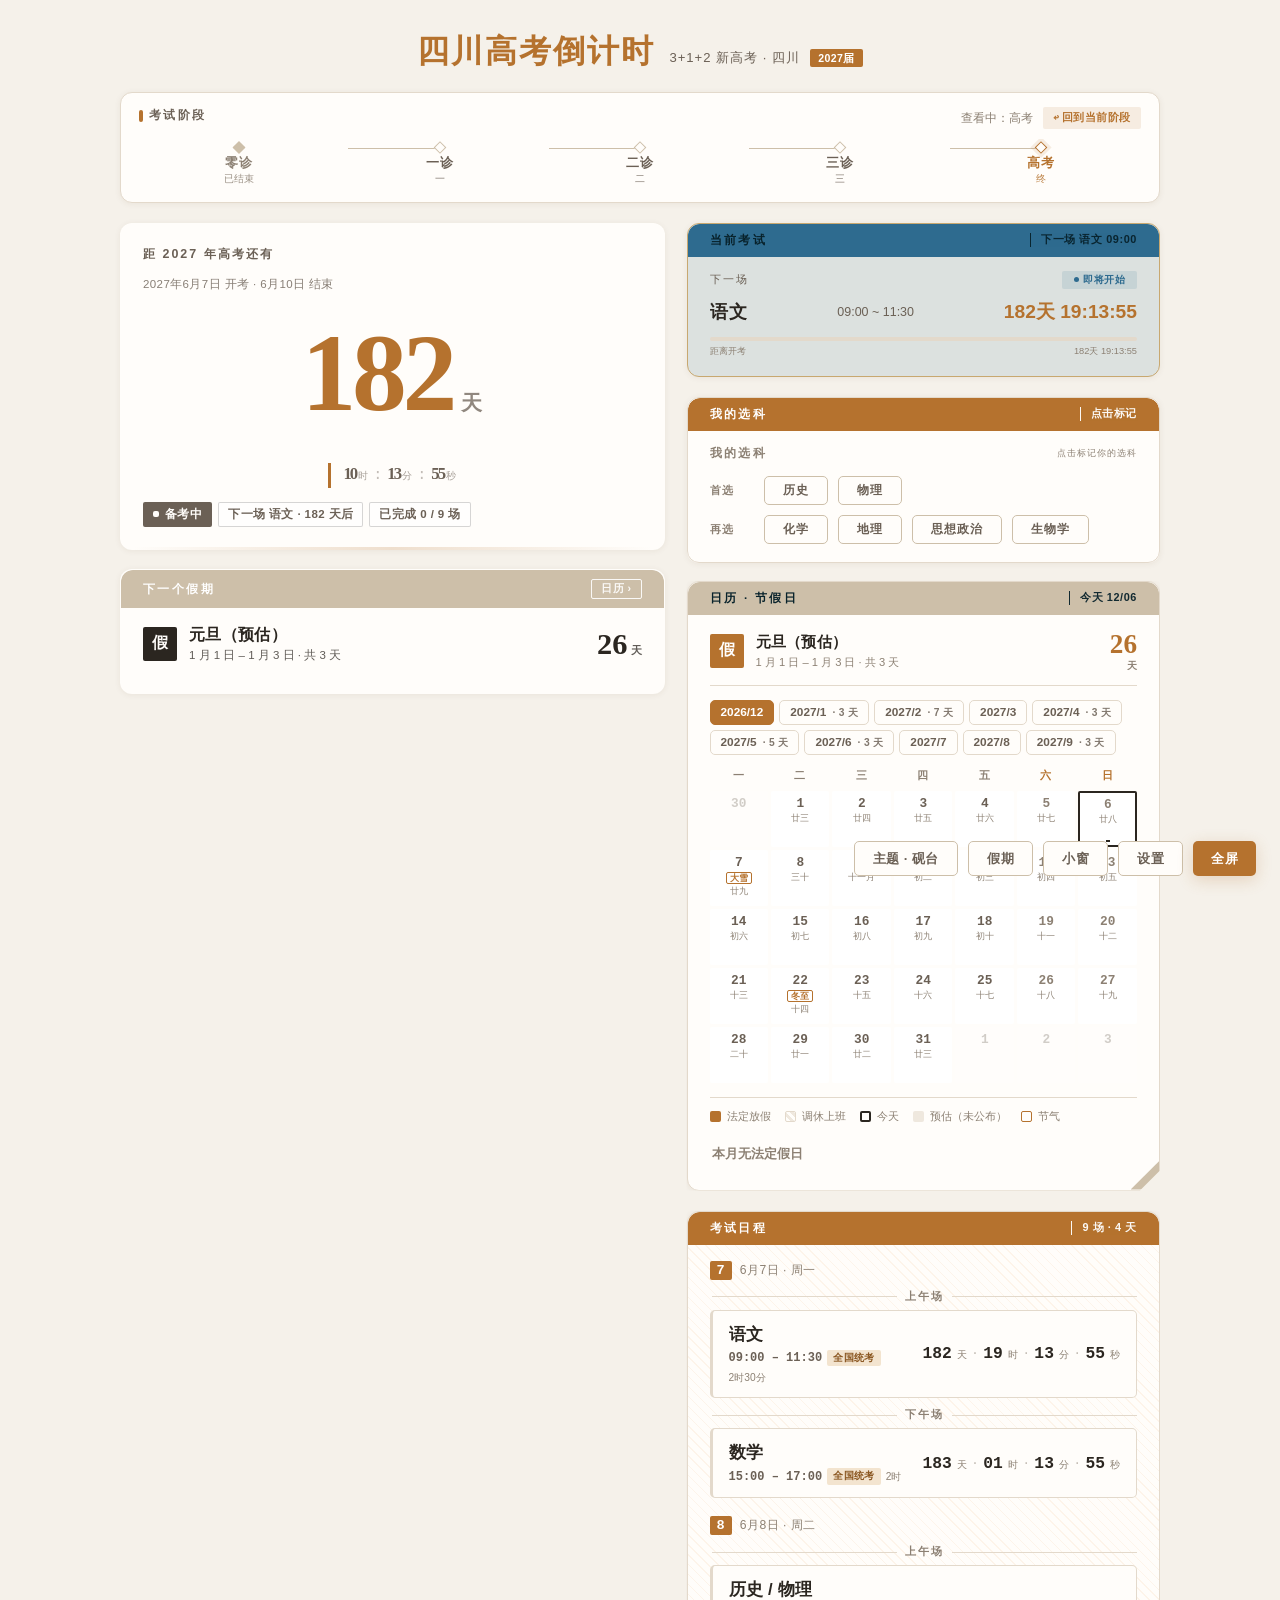
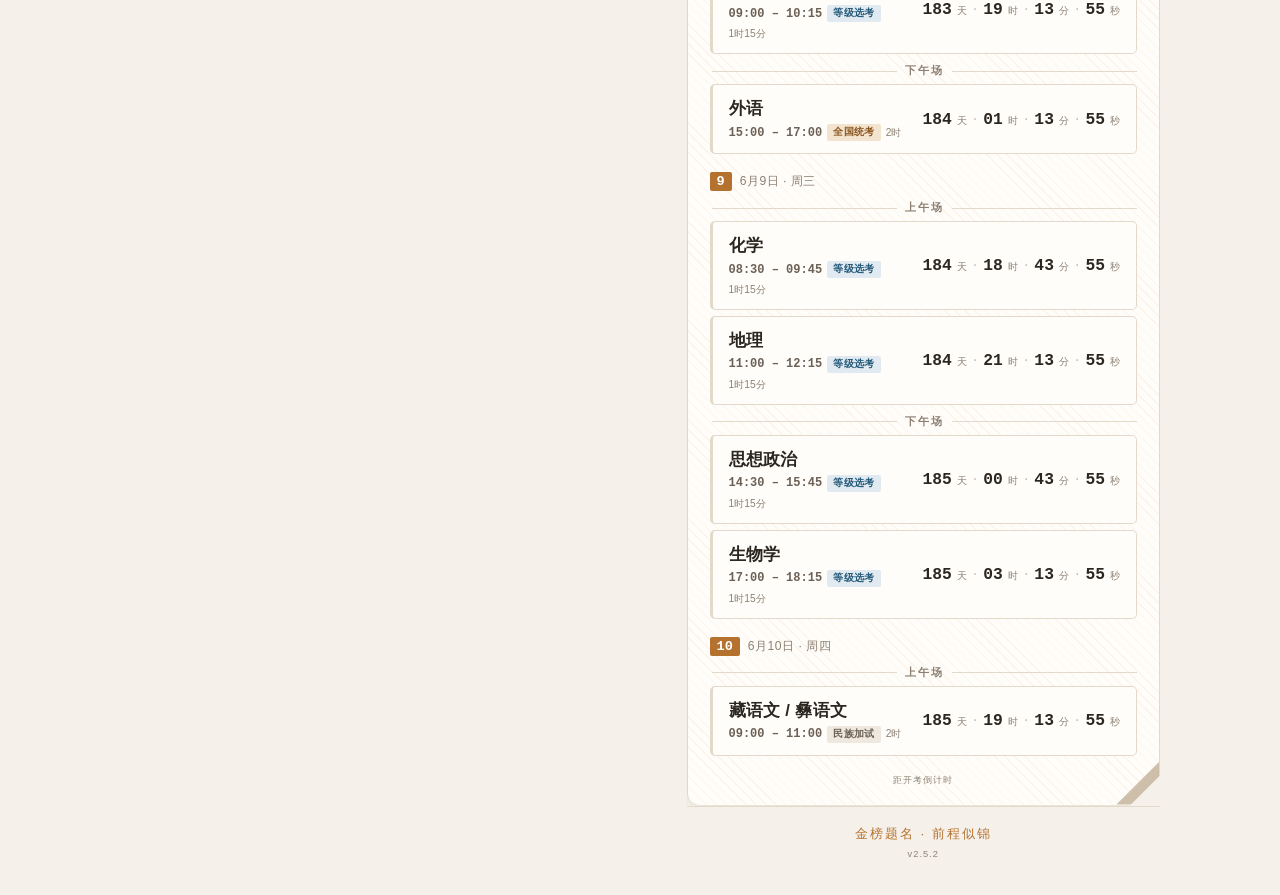
==== commit 0ade9a48: "feat(gaokao)!: 主题系统 / 节假日 / 农历节气 / 设计迁移，发布 v2.5.2 自 v2.0.3 起的一次性大版本推进，主要包含五块：  1. 多主题（v2.1.0）    5 套" ====
--- a/gaokao/index.html
+++ b/gaokao/index.html
@@ -86,55 +86,100 @@
         </div>
     </div>
 
-    <!-- ===== v2.0.0 阶段导航（由 JS 填充） ===== -->
-    <div class="phase-nav" id="phaseNav" role="group" aria-label="考试阶段切换"></div>
-
-    <!-- 状态横幅 -->
-    <div class="status-msg" id="statusMsg" role="status">高考进行中 · 沉着冷静</div>
+    <!-- ===== v2.3.0 阶段轨道：全宽横跨，与 demo 的 .rail 对齐 =====
+         刻意放在两栏之外：demo 里页头与轨道都是整宽元素，
+         两栏只承载「总览」与「高考专属内容」。
+         #phaseNav 只是被移动，id 未变，cacheDom() 依然有效。 -->
+    <section class="rail" id="pgRail" aria-label="考试阶段">
+        <div class="rail-head">
+            <span class="rt">考试阶段</span>
+            <span class="rh">
+                <span class="status-msg" id="statusMsg" role="status">高考进行中 · 沉着冷静</span>
+                <span id="railMode">当前：高考</span>
+                <!-- 「回到当前阶段」：只在查看**已结束**阶段时出现。
+                     二诊/三诊/高考都在未来，对它们说「回到当前阶段」没有意义。 -->
+                <button class="rail-back" type="button" id="railBack" hidden>↩ 回到当前阶段</button>
+            </span>
+        </div>
+        <!-- ===== v2.0.0 阶段导航（由 JS 填充） ===== -->
+        <div class="phase-nav" id="phaseNav" role="group" aria-label="考试阶段切换"></div>
+    </section>
+
+    <!-- ===== v2.2.0 双栏布局：左栏（总倒计时 + 阶段详情） =====
+         桌面端左栏吸附，右栏滚动；窄屏自动退化为单列。
+         注意：这里只做「包装」，不移动任何既有节点，
+         所有 id 仍在原文档流位置，cacheDom() 不会拿到 null。 -->
+    <div class="pg-col-left" id="pgColLeft">
 
     <!-- 总体倒计时 -->
     <div class="hero-countdown" id="heroSection">
         <div class="label" id="heroLabel">距高考还有</div>
+        <!-- 非高考阶段：阶段全名 + 状态徽章。与 Hero 共用同一个倒计时，
+             不再另起一张卡片（那会造成两个一模一样的倒计时并排）。 -->
+        <div class="hero-phase-line" id="heroPhaseLine">
+            <span class="hero-phase-name" id="heroPhaseName">—</span>
+            <span class="pd-status-badge" id="heroPhaseBadge">即将开始</span>
+        </div>
+        <!-- 目标日期一行（对齐 demo 的 .h-date；由 JS 填写） -->
+        <div class="h-date" id="heroDate"></div>
         <div class="timer" id="heroTimer" role="timer" aria-live="off">
-            <div><span class="num" id="hDays">--</span><span class="unit">天</span></div>
-            <span class="sep">:</span>
-            <div><span class="num" id="hHours">--</span><span class="unit">时</span></div>
-            <span class="sep">:</span>
-            <div><span class="num" id="hMins">--</span><span class="unit">分</span></div>
-            <span class="sep">:</span>
-            <div><span class="num" id="hSecs">--</span><span class="unit">秒</span></div>
-        </div>
+            <!-- 天数为视觉主体，时分秒次级。
+                 刻意不用「四块并排」：放大后四块会互相挤压重叠。 -->
+            <div class="t-main">
+                <span class="num" id="hDays">--</span><span class="unit">天</span>
+            </div>
+            <div class="t-rest">
+                <span class="t-item"><span class="num" id="hHours">--</span><span class="unit">时</span></span>
+                <span class="sep">:</span>
+                <span class="t-item"><span class="num" id="hMins">--</span><span class="unit">分</span></span>
+                <span class="sep">:</span>
+                <span class="t-item"><span class="num" id="hSecs">--</span><span class="unit">秒</span></span>
+            </div>
+        </div>
+        <!-- 状态条：与 demo 的 .stat-row 对齐（由 JS 填写） -->
+        <div class="stat-row" id="heroStats"></div>
         <!-- 供读屏使用：每分钟更新一次，避免每秒播报 -->
         <span class="sr-only" id="heroA11y" aria-live="polite" aria-atomic="true"></span>
     </div>
 
-    <!-- ===== v2.0.0 阶段详情（非高考） ===== -->
-    <div class="phase-detail" id="phaseDetail">
-        <div class="pd-header">
-            <div class="pd-name" id="pdName">一诊</div>
-            <div class="pd-date-range" id="pdDateRange">2026年12月22日 - 12月24日</div>
-        </div>
-        <div class="pd-status-wrap">
-            <span class="pd-status-badge" id="pdBadge">即将开始</span>
-        </div>
-        <div class="pd-countdown">
-            <div class="pd-timer">
-                <div><span class="num" id="pdDays">--</span><span class="unit">天</span></div>
-                <span class="sep">:</span>
-                <div><span class="num" id="pdHours">--</span><span class="unit">时</span></div>
-                <span class="sep">:</span>
-                <div><span class="num" id="pdMins">--</span><span class="unit">分</span></div>
-                <span class="sep">:</span>
-                <div><span class="num" id="pdSecs">--</span><span class="unit">秒</span></div>
-            </div>
-        </div>
-        <div class="pd-desc" id="pdDesc">距开考还有</div>
-    </div>
+    <!-- ===== v2.3.0 下一个假期：与 demo 左栏一致，常驻首页 =====
+         数据源与「假期」弹窗完全相同（time.js 的 getHolidayRuns），
+         由 renderHoliday() 一并填充，不存在两套数据。 -->
+    <section class="card pg-card pg-card--solid" id="holidayCard">
+        <div class="card-band">
+            <span>下一个假期</span>
+            <button class="cb-act" type="button" id="holidayCardBtn">日历 ›</button>
+        </div>
+        <div class="next-hol">
+            <div class="nh-l">
+                <span class="nh-icon" aria-hidden="true">假</span>
+                <div>
+                    <div class="nh-name" id="nhName">—</div>
+                    <div class="nh-meta" id="nhMeta">—</div>
+                </div>
+            </div>
+            <div class="nh-r">
+                <div class="nh-days"><span id="nhDays">--</span><small id="nhUnit">天</small></div>
+            </div>
+        </div>
+        <div class="nh-strip" id="nhStrip"></div>
+    </section>
+
+    <!-- ===== v2.3.2 阶段专有信息并入 Hero =====
+         原先这里是一张独立的「阶段详情」卡片，里面有自己的一整套
+         天/时/分/秒方块 —— 而 Hero 已经在数同一件事，于是非高考阶段
+         页面上并排出现两个一模一样的倒计时。
+         现在只保留 Hero 一处倒计时：阶段全名与状态徽章作为 Hero 内的
+         补充信息（见上方 #heroPhaseName / #heroPhaseBadge）。 -->
+    </div><!-- /pg-col-left -->
+
+    <!-- ===== v2.2.0 双栏布局：右栏（高考专属内容：进程 / 选科 / 日程） ===== -->
+    <div class="pg-col-right" id="pgColRight">
 
     <!-- ===== 高考内容 ===== -->
     <div class="gaokao-content" id="gaokaoContent">
-    <!-- 当前考试进程 -->
-    <div class="current-exam" id="currentExam">
+    <!-- 当前考试进程：实色卡（露营=草绿，其他主题=极淡信息色） -->
+    <div class="current-exam pg-card pg-card--solid" id="currentExam">
         <div class="ce-header">
             <span class="ce-label" id="ceLabel">当前考试</span>
             <span class="ce-status-badge ce-ongoing" id="ceBadge">进行中</span>
@@ -175,28 +220,101 @@
             <button type="button" class="ss-option" data-subject="生物学" aria-pressed="false" aria-describedby="ssLabelSecondary">生物学</button>
         </div>
     </fieldset>
-
-    <!-- 日程标题 -->
-    <div class="section-title">考试日程</div>
-
-    <!-- 日程容器 -->
-    <div id="scheduleRoot"></div>
     </div><!-- /gaokaoContent -->
+
+    <!-- ===== v2.3.0 日历常驻卡（对齐 demo 右栏的「日历 · 节假日」） =====
+         刻意放在 #gaokaoContent 之外：假期与诊断阶段无关，
+         切到「一诊」等阶段时不应跟着一起消失。
+         弹窗（#holidayModal）退化为「未来假期速览」，
+         与这张月历卡分工不同，不会出现两套同样内容。 -->
+    <section class="pg-card pg-card--tinted card--notch" id="calCard">
+        <div class="card-band">
+            <span>日历 · 节假日</span>
+            <span class="cb-note" id="calTodayNote">今天</span>
+        </div>
+
+        <!-- 下一个假期：与左栏卡片同源，由 renderHoliday() 双写 -->
+        <div class="card-next-hol">
+            <span class="nh-icon" aria-hidden="true">假</span>
+            <div class="cnh-main">
+                <div class="cnh-name" id="nhcName">—</div>
+                <div class="cnh-meta" id="nhcMeta">—</div>
+            </div>
+            <div class="cnh-days"><span id="nhcDays">--</span><small id="nhcUnit">天</small></div>
+        </div>
+
+        <div class="hm-tabs" id="hmTabs" role="tablist" aria-label="选择月份"></div>
+        <div class="hm-grid" id="hmGrid" role="grid" aria-label="节假日月历"></div>
+
+        <div class="hm-legend">
+            <span><i class="h"></i>法定放假</span>
+            <span><i class="w"></i>调休上班</span>
+            <span><i class="t"></i>今天</span>
+            <span><i class="e"></i>预估（未公布）</span>
+            <span><i class="s"></i>节气</span>
+        </div>
+
+        <div class="hm-list" id="hmList"></div>
+    </section>
+
+    <!-- ===== v2.2.0 日程卡：把裸着的日程列表包进卡片，与其他区块一致 ===== -->
+    <section class="pg-card card--notch" id="scheduleCard">
+        <div class="card-band">
+            <span>考试日程</span>
+            <span class="cb-note" id="scheduleBandNote">9 场 · 4 天</span>
+        </div>
+        <!-- 日程容器（保持原 id，gaokao.js 的 render() 依赖它） -->
+        <div id="scheduleRoot"></div>
+    </section>
+    </div><!-- /pg-col-right -->
 
     <!-- 底部 -->
     <div class="footer">
         <span>金榜题名 · 前程似锦</span>
-        <span class="footer-version">v<span id="versionLabel">2.0.2</span></span>
+        <span class="footer-version">v<span id="versionLabel">2.5.2</span></span>
     </div>
     </div><!-- /main-content -->
 
     <!-- 底部操作栏 -->
     <div class="action-bar">
-        <button class="action-btn action-btn-secondary" id="themeToggle" title="切换主题" aria-pressed="false">浅色 →</button>
+        <button class="action-btn action-btn-secondary" id="themeToggle" title="外观设置" aria-expanded="false" aria-haspopup="dialog">主题 · 砚台</button>
+        <button class="action-btn action-btn-secondary" id="holidayBtn" title="节假日日历" aria-haspopup="dialog">假期</button>
         <button class="action-btn action-btn-secondary" id="pipToggle" title="浮动小窗">小窗</button>
         <button class="action-btn action-btn-secondary" id="installBtn" title="安装到桌面" style="display:none;">安装</button>
         <button class="action-btn action-btn-secondary" id="settingsBtn" title="考试日程设置">设置</button>
         <button class="action-btn" id="fsToggle" title="全屏显示">全屏</button>
+    </div>
+
+    <!-- ===== v2.1.0 外观菜单（配色 / 字号 / 明暗，由 gaokao.js 填充） ===== -->
+    <div class="theme-menu" id="themeMenu" role="dialog" aria-label="外观设置" aria-hidden="true"></div>
+
+    <!-- ===== v2.3.0 未来假期速览（原「节假日日历」弹窗） =====
+         月历已常驻右栏，这里改为「以后几个月还有什么假」的速览：
+         只列下一个假期 + 后续假期时间线，不再重复一份月历。 -->
+    <div class="modal-overlay" id="holidayModal" role="dialog" aria-modal="true"
+         aria-labelledby="hmTitle" aria-hidden="true">
+        <div class="holiday-modal">
+            <div class="hm-head">
+                <div>
+                    <div class="hm-title" id="hmTitle">未来假期速览</div>
+                    <div class="hm-sub" id="hmSub">接下来几个月的放假安排</div>
+                </div>
+                <button class="hm-close" id="holidayClose" type="button" aria-label="关闭">✕</button>
+            </div>
+
+            <!-- 下一个假期 -->
+            <div class="hm-next" id="hmNext">
+                <span class="hm-next-icon" aria-hidden="true">假</span>
+                <div class="hm-next-main">
+                    <div class="hm-next-name" id="hmNextName">—</div>
+                    <div class="hm-next-meta" id="hmNextMeta">—</div>
+                </div>
+                <div class="hm-next-days"><span id="hmNextDays">--</span><small id="hmNextUnit">天</small></div>
+            </div>
+
+            <!-- 之后几个假期的时间线 -->
+            <div class="hm-upcoming" id="hmUpcoming"></div>
+        </div>
     </div>
 
     <!-- ===== 全屏显示覆盖层 ===== -->
@@ -211,19 +329,30 @@
             </div>
 
             <div class="fs-main">
-                <div class="fs-current-label" id="fsCurLabel">当前考试</div>
-                <div class="fs-current-name" id="fsCurName">—</div>
-                <div class="fs-current-time" id="fsCurTime">--:--</div>
-
+                <!-- 当前场次做成一行：标签 / 名称 / 时间，
+                     原先是三行堆叠，占掉了大数字需要的垂直空间 -->
+                <div class="fs-head-line">
+                    <span class="fs-current-label" id="fsCurLabel">当前考试</span>
+                    <span class="fs-current-name" id="fsCurName">—</span>
+                    <span class="fs-current-time" id="fsCurTime">--:--</span>
+                </div>
+
+                <!-- 大天数 + 次级精确行：与 demo 展示模式的数字层级一致。
+                     刻意不用「四块等宽并排」—— 那会让天数与时分秒抢同一层级，
+                     放大后反而不成比例。 -->
                 <div class="fs-timer-wrap">
+                    <!-- 说明大数字在数到什么：没有这行的话，
+                         「距开考」与下面进度条的「剩余到结束」会被读成同一个数。 -->
+                    <div class="fs-count-label" id="fsCountLabel">距开考还有</div>
                     <div class="fs-timer-digits" id="fsTimerDigits" role="timer" aria-live="off">
-                        <div class="digit-block"><span class="num" id="fsDd">00</span><span class="label">天</span></div>
-                        <span class="digit-sep">·</span>
-                        <div class="digit-block"><span class="num" id="fsDh">00</span><span class="label">时</span></div>
-                        <span class="digit-sep">:</span>
-                        <div class="digit-block"><span class="num" id="fsDm">00</span><span class="label">分</span></div>
-                        <span class="digit-sep">:</span>
-                        <div class="digit-block"><span class="num" id="fsDs">00</span><span class="label">秒</span></div>
+                        <span class="fs-days" id="fsDd">00</span><span class="fs-days-unit">天</span>
+                    </div>
+                    <div class="fs-sub">
+                        <span class="fs-sub-item"><b id="fsDh">00</b><span class="u2">时</span></span>
+                        <span class="fs-sub-sep">:</span>
+                        <span class="fs-sub-item"><b id="fsDm">00</b><span class="u2">分</span></span>
+                        <span class="fs-sub-sep">:</span>
+                        <span class="fs-sub-item"><b id="fsDs">00</b><span class="u2">秒</span></span>
                     </div>
                 </div>
 
@@ -235,17 +364,21 @@
                     </div>
                 </div>
 
-                <div class="fs-next" id="fsNext">
-                    <span class="fs-next-label">下一场</span>
-                    <span class="fs-next-name" id="fsNextName">—</span>
-                    <span class="fs-next-time" id="fsNextTime">--:-- ~ --:--</span>
-                    <span class="fs-next-countdown" id="fsNextCountdown">--:--:--</span>
-                </div>
-            </div>
-
-            <div class="fs-summary" id="fsSummary">
-                <span>已完成 <strong id="fsDone">0</strong> 场</span>
-                <span>剩余 <strong id="fsRemain">0</strong> 场 <span class="fs-total-hint" id="fsTotalHint"></span></span>
+                <!-- 底部信息条：取代原先独立的「下一场」卡片与「概要」两行 -->
+                <div class="fs-foot" id="fsNext">
+                    <span class="fs-foot-i">
+                        <span class="fs-foot-l">下一场</span>
+                        <b id="fsNextName">—</b>
+                        <span class="fs-foot-t" id="fsNextTime">--:-- ~ --:--</span>
+                        <span class="fs-foot-c" id="fsNextCountdown">--:--:--</span>
+                    </span>
+                    <span class="fs-foot-i" id="fsSummary">
+                        <span class="fs-foot-l">进度</span>
+                        <b id="fsDone">0</b>
+                        <span class="fs-foot-t">/ <span id="fsRemain">0</span> 场</span>
+                        <span class="fs-total-hint" id="fsTotalHint"></span>
+                    </span>
+                </div>
             </div>
         </div>
     </div>
@@ -279,6 +412,8 @@
 </div>
 
 <script src="time.js"></script>
+<!-- 农历与节气：纯函数模块，不碰 DOM；必须早于 gaokao.js -->
+<script src="lunar.js"></script>
 <script src="gaokao.js"></script>
 
 </body>
--- a/gaokao/style.css
+++ b/gaokao/style.css
@@ -1448,13 +1448,15 @@
             position: fixed;
             inset: 0;
             z-index: 20000;
-            background: rgba(0,0,0,0.4);
-            backdrop-filter: blur(4px);
-            -webkit-backdrop-filter: blur(4px);
+            /* 与 demo 的遮罩一致：只用一层浅黑压暗，不做背景模糊。
+               模糊会让底下的卡片纹理变成一片糊，反而失去「这是同一页」的连续感。 */
+            background: rgba(0,0,0,0.25);
             justify-content: center;
             align-items: center;
             padding: 20px;
         }
+        /* 深色主题下浅黑不够压暗，单独加深一档 */
+        html[data-theme="night"] .modal-overlay { background: rgba(0,0,0,0.55); }
         .modal-overlay.open { display: flex; animation: fadeUp 0.2s ease; }
 
         .settings-modal {
@@ -1782,3 +1784,2236 @@
                 transition-duration: 0.25s !important;
             }
         }
+
+/* ============================================================
+   v2.1.0 · 主题系统
+   ------------------------------------------------------------
+   加载顺序即优先级：本段在文件末尾，因此以下 :root 声明会覆盖
+   上方 v2.0.x 的同名变量（--bg / --text-primary / --border 等），
+   从而把新的视觉语言接入既有组件。
+
+   命名约定：
+     新 token 用短名（--bg / --text / --text-2 / --accent …）
+     旧 token 名继续保留并「重定向」到新值，保证既有组件立刻生效，
+     无需一次性改完 1784 行样式。
+     维度彼此独立：data-theme 管配色，data-size 管字号档。
+   ============================================================ */
+
+:root {
+    /* ---- 新视觉语言的结构性 token ---- */
+    --r-sharp: 2px;
+    --r-btn: 5px;
+    --r-card: 12px;
+    --r-pill: 999px;
+    --bd: 1.5px;
+    --tr-type: .28s cubic-bezier(.4, 0, .2, 1);
+
+    --bg-inset: #FFFDFA;
+    --text: #2B2620;
+    --text-2: #6B6055;
+    --text-3: #8C8073;
+    --accent: #B5722E;
+    --accent-weak: rgba(181,114,46,.12);
+    --accent-text: #FFFFFF;
+    --info: #2E6B8F;
+    --info-weak: rgba(46,107,143,.12);
+    --ok: #2F7A45;
+    --ok-weak: rgba(47,122,69,.12);
+    --border-strong: #CDBFA9;
+
+    /* Hero / 彩块卡：默认「跟卡片一样」，只有露营主题把它改成整块实色 */
+    --hero-bg: var(--bg-card);
+    --hero-fg: var(--text-2);
+    --hero-num: var(--accent);
+    --card-tint: var(--bg-card);
+    --card-accent: var(--border-strong);
+    --card-solid-bg: var(--bg-card);
+    --card-solid-fg: var(--text);
+    --card-solid-line: var(--border);
+    --info-block: var(--bg-soft);
+    --info-block-fg: var(--text);
+
+    --font-sans: -apple-system, BlinkMacSystemFont, "Segoe UI", "PingFang SC",
+                 "Hiragino Sans GB", "Microsoft YaHei", "Helvetica Neue", Arial, sans-serif;
+    --font-serif: "Songti SC", "Noto Serif SC", "Source Han Serif SC", STSong,
+                  SimSun, Georgia, serif;
+    --font-mono: ui-monospace, SFMono-Regular, "SF Mono", Menlo, Consolas,
+                 "Liberation Mono", monospace;
+    --font-display: var(--font-sans);
+    --font-heading: var(--font-sans);
+
+    /* 正文字体跟随主题的衬线/无衬线选择 */
+    --font-body: var(--font-sans);
+
+    /* ---- 旧 token 名重定向到新值（兼容既有组件） ---- */
+    --bg: #F5F1EA;
+    --bg-soft: #EFE8DE;
+    --bg-card: #FFFDFA;
+    --bg-card-hover: #FBF6EE;
+    --bg-hero: #FFFDFA;
+    --bg-selector: #FFFDFA;
+    --bg-selector-option: #FBF6EE;
+    --bg-overlay: #F5F1EA;
+    --bg-fs-next: #FFFDFA;
+    --bg-tag-mandatory: #EFE8DE;
+    --bg-tag-elective: #E7ECE4;
+    --bg-tag-special: #EFE8DE;
+
+    --text-primary: var(--text);
+    --text-secondary: var(--text-2);
+    --text-muted: var(--text-3);
+    --text-light: #B9AB99;
+    --text-accent: var(--accent);
+    --text-hero: var(--accent);
+    --text-on-accent: var(--accent-text);
+    --text-elective: var(--ok);
+    --text-special: #A0653F;
+    --text-tag-mandatory: var(--accent);
+    --text-tag-elective: var(--ok);
+    --text-tag-special: #A0653F;
+    --text-tag-dimmed: #C9BEB0;
+
+    --border: #E3D9CB;
+    --border-card: #E3D9CB;
+    --border-card-hover: #CDBFA9;
+    --border-card-selected: #D9C6AC;
+    --border-selector: #E3D9CB;
+    --border-selector-option: #E3D9CB;
+    --border-selector-active: var(--accent);
+
+    --shadow-sm: 0 1px 3px rgba(80,60,30,.06);
+    --shadow-md: 0 1px 6px rgba(80,60,30,.07);
+    --shadow-lg: 0 8px 26px rgba(80,60,30,.10);
+    --shadow-btn: 0 4px 16px rgba(181,114,46,.24);
+    --shadow-btn-hover: 0 6px 20px rgba(181,114,46,.32);
+
+    --radius-sm: var(--r-sharp);
+    --radius-md: var(--r-btn);
+    --radius-lg: var(--r-card);
+    --radius-full: var(--r-pill);
+    --transition: .2s ease;
+}
+
+/* ---------- 主题 1：砚台（暖纸 · 人文衬线）—— 默认 ---------- */
+html[data-theme="ink"] {
+    --bg: #F5F1EA; --bg-soft: #EFE8DE; --bg-card: #FFFDFA; --bg-card-hover: #FBF6EE;
+    --bg-inset: #FFFFFF;
+    --text: #2B2620; --text-2: #6B6055; --text-3: #8C8073;
+    --accent: #B5722E; --accent-weak: rgba(181,114,46,.12); --accent-text: #FFFFFF;
+    --info: #2E6B8F; --info-weak: rgba(46,107,143,.12);
+    --ok: #2F7A45; --ok-weak: rgba(47,122,69,.12);
+    --border: #E3D9CB; --border-strong: #CDBFA9;
+    --shadow: 0 1px 6px rgba(80,60,30,.07);
+    --shadow-lift: 0 8px 26px rgba(80,60,30,.10);
+    --font-display: var(--font-serif);
+    --font-heading: var(--font-serif);
+    --hero-bg: var(--bg-card); --hero-fg: var(--text-2); --hero-num: var(--accent);
+    --card-tint: var(--bg-card); --card-accent: var(--border-strong);
+    --info-block: var(--bg-soft); --info-block-fg: var(--text);
+}
+
+/* ---------- 主题 2：夜航（深色主导 · 暖金） ---------- */
+html[data-theme="night"] {
+    --bg: #0E1116; --bg-soft: #141922; --bg-card: #161B22; --bg-card-hover: #1C232D;
+    --bg-inset: #0B0E13;
+    --text: #E6EDF3; --text-2: #A7B4C2; --text-3: #7C8896;
+    --accent: #F0B357; --accent-weak: rgba(240,179,87,.14); --accent-text: #0E1116;
+    --info: #5B9DF9; --info-weak: rgba(91,157,249,.16);
+    --ok: #56D364; --ok-weak: rgba(86,211,100,.14);
+    --border: #262D38; --border-strong: #333C49;
+    --shadow: 0 2px 14px rgba(0,0,0,.45);
+    --shadow-lift: 0 10px 30px rgba(0,0,0,.5);
+    --font-display: var(--font-sans);
+    --font-heading: var(--font-sans);
+    --hero-bg: var(--bg-card); --hero-fg: var(--text-2); --hero-num: var(--accent);
+    --card-tint: var(--bg-card); --card-accent: var(--border-strong);
+    --info-block: var(--bg-soft); --info-block-fg: var(--text);
+}
+
+/* ---------- 主题 3：白板（极简高对比） ---------- */
+html[data-theme="board"] {
+    --bg: #FFFFFF; --bg-soft: #F2F3F5; --bg-card: #FFFFFF; --bg-card-hover: #F7F8F9;
+    --bg-inset: #FFFFFF;
+    --text: #101214; --text-2: #4B5359; --text-3: #6E767D;
+    --accent: #D0322B; --accent-weak: rgba(208,50,43,.10); --accent-text: #FFFFFF;
+    --info: #1B6EF3; --info-weak: rgba(27,110,243,.10);
+    --ok: #0F7B3E; --ok-weak: rgba(15,123,62,.10);
+    --border: #DDE0E3; --border-strong: #B9BFC5;
+    --shadow: 0 1px 3px rgba(0,0,0,.05);
+    --shadow-lift: 0 6px 18px rgba(0,0,0,.08);
+    --font-display: var(--font-sans);
+    --font-heading: var(--font-sans);
+    --hero-bg: var(--bg-card); --hero-fg: var(--text-2); --hero-num: var(--accent);
+    --card-tint: var(--bg-card); --card-accent: var(--border-strong);
+    --info-block: var(--bg-soft); --info-block-fg: var(--text);
+}
+
+/* ---------- 主题 4：青瓷（冷调靛青） ---------- */
+html[data-theme="celadon"] {
+    --bg: #F2F5F4; --bg-soft: #E7ECEA; --bg-card: #FFFFFF; --bg-card-hover: #F6F9F8;
+    --bg-inset: #FFFFFF;
+    --text: #1B2A28; --text-2: #556866; --text-3: #7A8C8A;
+    --accent: #0F6E68; --accent-weak: rgba(15,110,104,.12); --accent-text: #FFFFFF;
+    --info: #3557A8; --info-weak: rgba(53,87,168,.12);
+    --ok: #2C7A4B; --ok-weak: rgba(44,122,75,.12);
+    --border: #D8E0DE; --border-strong: #B4C1BE;
+    --shadow: 0 1px 6px rgba(20,50,48,.06);
+    --shadow-lift: 0 8px 24px rgba(20,50,48,.09);
+    --font-display: var(--font-sans);
+    --font-heading: var(--font-sans);
+    --hero-bg: var(--bg-card); --hero-fg: var(--text-2); --hero-num: var(--accent);
+    --card-tint: var(--bg-card); --card-accent: var(--border-strong);
+    --info-block: var(--bg-soft); --info-block-fg: var(--text);
+}
+
+/* ---------- 主题 5：露营（日落橙 + 天蓝 · 同页多色块） ----------
+   前景色按 WCAG 对比度选过：
+     #1F1A12 on #E8892B ≈ 6.5:1      #1F1A12 on #F7CE6B ≈ 10.9:1
+     #1F1A12 on #8FD3E8 ≈ 10.5:1     #1F1A12 on #A7D9A0 ≈  9.8:1
+     #FFFFFF on #E8892B ≈ 2.6:1（仅用于展示级超大数字）           */
+html[data-theme="camp"] {
+    --bg: #FFF6E9; --bg-soft: #FCE9CE; --bg-card: #FFFFFF; --bg-card-hover: #FFFBF4;
+    --bg-inset: #FFF9F0;
+    --text: #3F342A; --text-2: #7A6754; --text-3: #9C8A76;
+    --accent: #E8892B; --accent-weak: rgba(232,137,43,.14); --accent-text: #FFFFFF;
+    --info: #5FB7D4; --info-weak: rgba(95,183,212,.16);
+    --ok: #5E9E58; --ok-weak: rgba(94,158,88,.14);
+    --border: #F0DFC4; --border-strong: #E0BE8E;
+    --shadow: 0 2px 0 rgba(180,130,70,.10);
+    --shadow-lift: 0 6px 0 rgba(180,130,70,.13);
+    --font-display: var(--font-sans);
+    --font-heading: var(--font-sans);
+    --hero-bg: #E8892B; --hero-fg: #1F1A12; --hero-num: #FFFFFF;
+    --card-tint: #FFFBF3; --card-accent: #E8892B;
+    --info-block: #8FD3E8; --info-block-fg: #0A3A4A;
+    --camp-sun: #E8892B;   /* 日橙 */
+    --camp-sky: #8FD3E8;   /* 天蓝 */
+    --camp-tree: #A7D9A0;  /* 草绿 */
+    --camp-sand: #F7CE6B;  /* 沙黄 */
+    --card-solid-fg: #1F1A12;
+    --card-solid-line: rgba(0,0,0,.14);
+}
+
+/* ---------- 字号档（独立维度，与主题正交） ---------- */
+html[data-size="std"] { --fs-name: 1.05rem; --n: 22; --u: 4.2; --n-fallback: 19vw; }
+html[data-size="lg"]  { --fs-name: 1.2rem;  --n: 24; --u: 4.6; --n-fallback: 22vw; }
+html[data-size="xl"]  { --fs-name: 1.4rem;  --n: 26; --u: 5.0; --n-fallback: 24vw; }
+
+/* ---------- 露营主题的纹理与形状分化 ---------- */
+html[data-theme="camp"] .rail,
+html[data-theme="camp"] .phase-nav {
+    /* 地图网格纹理：纯 CSS，零资源 */
+    background-image:
+        repeating-linear-gradient(0deg, rgba(232,137,43,.10) 0 1px, transparent 1px 22px),
+        repeating-linear-gradient(90deg, rgba(232,137,43,.10) 0 1px, transparent 1px 22px);
+}
+/* 缺角 + 可见折边：形状语言第 4 张牌。
+   注意 clip-path 在圆角与阴影之后应用，外投影会被裁，
+   所以本类只用在不依赖外投影的卡片上。 */
+.card--notch {
+    position: relative;
+    clip-path: polygon(
+        0 0, 100% 0,
+        100% calc(100% - var(--notch, 30px)),
+        calc(100% - var(--notch, 30px)) 100%,
+        0 100%);
+}
+.card--notch::after {
+    content: '';
+    position: absolute;
+    right: 0; bottom: 0;
+    width: calc(var(--notch, 30px) * 1.42);
+    height: calc(var(--notch, 30px) * 1.42);
+    background: var(--border-strong);
+    clip-path: polygon(100% 0, 100% 100%, 0 100%);
+    pointer-events: none;
+}
+
+/* ============================================================
+   主题菜单
+   ============================================================ */
+.theme-menu {
+    position: fixed;
+    z-index: 200;
+    width: min(320px, calc(100vw - 32px));
+    background: var(--bg-card);
+    border: var(--bd) solid var(--border);
+    border-radius: var(--r-card);
+    box-shadow: var(--shadow-lift);
+    padding: 14px;
+    display: none;
+    max-height: min(70vh, 520px);
+    overflow-y: auto;
+}
+.theme-menu.open { display: block; }
+.tm-head {
+    display: flex; align-items: center; justify-content: space-between;
+    margin-bottom: 10px;
+}
+.tm-title {
+    font-size: .72rem; font-weight: 800; letter-spacing: 2.4px; color: var(--text-3);
+}
+.tm-close {
+    appearance: none; border: 0; background: transparent; cursor: pointer;
+    color: var(--text-3); font: inherit; font-size: 1rem; line-height: 1;
+    padding: 2px 6px; border-radius: var(--r-sharp);
+}
+.tm-close:hover { color: var(--text); background: var(--bg-soft); }
+.tm-group { margin-bottom: 14px; }
+.tm-group:last-child { margin-bottom: 0; }
+.tm-label {
+    display: block; font-size: .66rem; font-weight: 700; letter-spacing: 1.6px;
+    color: var(--text-3); margin-bottom: 7px;
+}
+.tm-grid { display: grid; grid-template-columns: repeat(2, minmax(0, 1fr)); gap: 6px; }
+.tm-grid.cols-3 { grid-template-columns: repeat(3, minmax(0, 1fr)); }
+.tm-swatch {
+    appearance: none; cursor: pointer; font: inherit; text-align: left;
+    display: flex; align-items: center; gap: 7px;
+    padding: 7px 9px; font-size: .76rem; font-weight: 700;
+    color: var(--text-2); background: var(--bg-inset);
+    border: var(--bd) solid var(--border); border-radius: var(--r-btn);
+    transition: var(--tr);
+}
+.tm-swatch:hover { border-color: var(--border-strong); color: var(--text); }
+.tm-swatch[aria-pressed="true"] {
+    border-color: var(--accent); color: var(--accent);
+    background: var(--accent-weak);
+}
+.tm-swatch .dots { display: inline-flex; border-radius: 2px; overflow: hidden; flex: none; }
+.tm-swatch .dots i { width: 7px; height: 14px; display: block; }
+.tm-hint {
+    font-size: .66rem; color: var(--text-3); margin-top: 8px; line-height: 1.5;
+}
+.tm-swatch:focus-visible, .tm-close:focus-visible {
+    outline: 2px solid var(--accent); outline-offset: 2px;
+}
+/* 主题切换时的过渡：字体变化需要缓动，否则会「跳一下」 */
+body, .card, .hero-countdown, .current-exam, .exam-card, .phase-tab, .rail {
+    transition: background-color var(--tr-type), color var(--tr-type),
+                border-color var(--tr-type), font-size var(--tr-type);
+}
+
+/* ============================================================
+   v2.1.0 · 组件视觉语言
+   ------------------------------------------------------------
+   统一到「实色描边 + 硬阴影 + 刻意的圆角分级」：
+     --r-sharp 标签/图章   --r-btn 按钮/卡片项   --r-card 卡片   --r-pill 仅状态徽章
+   这一段同时服务「既有 DOM」与「gaokao.js render() 生成的新 DOM」，
+   因此选择器覆盖两套类名，迁移期间不会出现半新半旧的破相。
+   ============================================================ */
+
+/* ---------- 卡片容器 ---------- */
+.hero-countdown,
+.current-exam,
+.phase-detail,
+.rail,
+.phase-nav,
+.subject-selector {
+    border: var(--bd) solid var(--border);
+    border-radius: var(--r-card);
+    background: var(--bg-card);
+    box-shadow: var(--shadow);
+}
+.hero-countdown { background: var(--hero-bg); border-color: transparent; }
+
+/* 卡内页眉色条：由 gaokao.js prepend 生成，作为整卡的「色块起点」 */
+.card-band {
+    display: flex; align-items: center; justify-content: space-between;
+    gap: 10px;
+    margin: -18px -22px 14px;
+    padding: 9px 22px;
+    background: var(--card-accent, var(--border-strong));
+    color: var(--accent-text);
+    border-radius: var(--r-card) var(--r-card) 0 0;
+    font-size: .72rem; font-weight: 800; letter-spacing: 2.4px;
+}
+.current-exam { padding: 18px 22px; }
+/* 两段文字之间必须有可见分隔，否则会读成「当前考试下一场 …」 */
+.card-band > span:first-child { flex: none; }
+.card-band .cb-note {
+    font-size: .68rem; font-weight: 700; letter-spacing: .6px;
+    opacity: .95; padding-left: 10px;
+    border-left: 1.5px solid currentColor;
+    white-space: nowrap; overflow: hidden; text-overflow: ellipsis;
+}
+
+/* ---------- Hero 大数字 ---------- */
+.hero-countdown .label {
+    color: var(--hero-fg);
+    font-size: .78rem; font-weight: 600; letter-spacing: 2px;
+}
+.hero-countdown .h-date { color: var(--hero-fg); opacity: .85; }
+.hero-countdown .timer .num {
+    color: var(--hero-num);
+    font-family: var(--font-display);
+    font-weight: 800;
+    letter-spacing: -2px;
+    background: transparent;      /* 去掉旧的浅色方块，让数字直接坐在底色上 */
+    padding: 0; min-width: 0;
+    font-variant-numeric: tabular-nums;
+}
+.hero-countdown .timer .unit { color: var(--hero-fg); opacity: .85; }
+.hero-countdown .timer .sep { color: var(--hero-num); opacity: .45; }
+/* Hero 内部的 pill：实色底上需要跟着前景色走 */
+.hero-countdown .pill,
+.hero-countdown .stat-row .pill {
+    background: rgba(255,255,255,.55);
+    color: var(--hero-fg);
+    border: var(--bd) solid rgba(0,0,0,.16);
+    border-radius: var(--r-sharp);
+}
+html[data-theme="night"] .hero-countdown .stat-row .pill {
+    background: rgba(255,255,255,.08); border-color: rgba(255,255,255,.16);
+}
+
+/* ---------- 阶段导航：更接近「路径节点」而非 tab ---------- */
+.phase-nav {
+    background-image: none;
+    padding: 5px;
+}
+.phase-tab {
+    border-radius: var(--r-btn);
+    font-weight: 700;
+    letter-spacing: .5px;
+}
+.phase-tab.active { box-shadow: var(--shadow-btn); }
+
+/* ---------- 日期组 / 上下午分隔 ---------- */
+.day-header .day-num {
+    background: var(--accent);
+    color: var(--accent-text);
+    border-radius: var(--r-sharp);
+    font-family: var(--font-mono);
+    font-weight: 800;
+    padding: 2px 7px;
+}
+.day-header .day-date { color: var(--text-3); font-size: .76rem; letter-spacing: .5px; }
+.session-divider .label { color: var(--text-3); letter-spacing: 2px; font-weight: 700; }
+.session-divider .line { background: var(--border); }
+
+/* ---------- 考试卡 ----------
+   由「一行塞满」改为「两行网格」：
+   第一行科目名 + 时间/类型/时长，第二行右侧突出主倒计时数字。
+   左边缘 3px 实色竖条承担状态标记，不再用整块淡色底。
+   同时兼容旧 DOM（.name/.meta/.countdown-mini 直接子元素）与新 DOM（.exam-main 包裹）。 */
+.exam-card {
+    display: grid;
+    grid-template-columns: minmax(0, 1fr) auto;
+    align-items: center;
+    gap: 6px 14px;
+    padding: 12px 16px;
+    background: var(--bg-card);
+    border: var(--bd) solid var(--border);
+    border-left: 3px solid var(--border);
+    border-radius: var(--r-btn);
+    margin-bottom: 6px;
+    box-shadow: none;
+}
+.exam-card .exam-main { min-width: 0; display: flex; flex-direction: column; gap: 4px; }
+.exam-card .exam-main .name { display: block; }
+.exam-card .name { font-size: var(--fs-name, 1.05rem); font-weight: 700; color: var(--text); letter-spacing: .3px; }
+.exam-card .meta {
+    display: flex; align-items: center; gap: 9px; flex-wrap: wrap;
+    font-size: .72rem; color: var(--text-3); margin: 0; flex: none;
+}
+.exam-card .meta .time-range { font-family: var(--font-mono); color: var(--text-2); font-weight: 600; }
+.exam-card .meta .dur-note { color: var(--text-3); }
+.exam-card .meta .tag { border-radius: var(--r-sharp); font-weight: 700; }
+
+/* 主倒计时：数字大、单位小、其余压到次级 */
+.exam-card .countdown-mini {
+    display: flex; align-items: baseline; gap: 5px;
+    margin-left: 0; flex: none; white-space: nowrap;
+}
+.exam-card .countdown-mini .cd-num {
+    font-family: var(--font-mono);
+    font-size: 1.35rem; font-weight: 800; color: var(--text);
+    min-width: 0; text-align: right;
+}
+.exam-card .countdown-mini .cd-unit { font-size: .66rem; color: var(--text-3); }
+.exam-card .countdown-mini .cd-sep { color: var(--text-3); opacity: .5; }
+
+/* 状态：左边缘竖条 + 降噪，不用整块淡色底 */
+.exam-card:hover { background: var(--bg-card-hover); border-color: var(--border-strong); }
+.exam-card.exam-done { opacity: .45; }
+.exam-card.exam-now {
+    border-left-color: var(--accent);
+    background: var(--accent-weak);
+}
+.exam-card.exam-now .name { color: var(--accent); }
+.exam-card.exam-now .countdown-mini .cd-num { color: var(--accent); }
+.exam-card.subject-selected { border-left-color: var(--accent); }
+.exam-card.subject-selected .name { color: var(--accent); }
+.exam-card.subject-dimmed { opacity: .4; }
+.card--notch { position: relative; }
+
+/* ---------- 状态徽章：保留胶囊，其余一律直角 ---------- */
+.ce-status-badge, .pd-status-badge, .exam-badge, .exam-done-badge, .sel-badge {
+    border-radius: var(--r-pill);
+}
+.exam-card.exam-now .exam-badge {
+    background: var(--accent); color: var(--accent-text);
+    border-radius: var(--r-pill); font-weight: 700;
+}
+.exam-card.exam-now .exam-badge::before { background: currentColor; }
+
+/* ---------- 操作栏与按钮：接近直角 ---------- */
+.action-btn { border-radius: var(--r-btn); font-weight: 700; letter-spacing: .5px; }
+.action-btn-secondary {
+    background: var(--bg-card);
+    color: var(--text-2);
+    border: var(--bd) solid var(--border-strong);
+    box-shadow: none;
+}
+.action-btn-secondary:hover {
+    background: var(--bg-card-hover);
+    color: var(--accent);
+    border-color: var(--accent);
+    box-shadow: none;
+}
+
+/* ---------- 选科：方块按钮，非胶囊 ---------- */
+.ss-option {
+    border: var(--bd) solid var(--border-strong);
+    border-radius: var(--r-btn);
+    background: var(--bg-card);
+    color: var(--text-2);
+    font-weight: 700;
+}
+.ss-option.active {
+    background: var(--accent);
+    border-color: var(--accent);
+    color: var(--accent-text);
+}
+.ss-row .ss-label { color: var(--text-3); letter-spacing: 1px; font-weight: 700; }
+.ss-header .ss-title { color: var(--text-3); letter-spacing: 2.4px; font-weight: 800; }
+.ss-header .ss-hint { color: var(--text-3); }
+
+/* ---------- 分区标题：强调色竖条，而不是纯灰字 ---------- */
+.section-title {
+    color: var(--text-3);
+    font-weight: 800;
+    letter-spacing: 2.4px;
+    text-align: left;
+}
+.section-title::before {
+    content: ''; display: inline-block; width: 4px; height: 12px;
+    background: var(--accent); border-radius: var(--r-sharp);
+    margin-right: 8px; vertical-align: -1px;
+}
+.cd-legend { color: var(--text-3); }
+
+/* ---------- 页脚 ---------- */
+.footer { border-top: var(--bd) solid var(--border); color: var(--accent); }
+.footer .footer-version { color: var(--text-3); }
+
+/* ---------- 日历弹层：与主题一致 ---------- */
+.cal-popup { border-radius: var(--r-card); border: var(--bd) solid var(--border); }
+.cal-day { border-radius: var(--r-sharp); }
+.cal-day.today { border: 2px solid var(--text); }
+.cal-day.selected { background: var(--accent); color: var(--accent-text); border-radius: 8px; }
+.cal-nav { border-radius: var(--r-btn); }
+.dp-trigger { border-radius: var(--r-btn); border: var(--bd) solid var(--border-strong); }
+.sm-btn { border-radius: var(--r-btn); font-weight: 700; }
+.settings-modal { border-radius: var(--r-card); border: var(--bd) solid var(--border); }
+
+/* ============================================================
+   桌面端 Hero 高光（批次 3.1，批次 3.2 后已并入左栏吸附）
+   ------------------------------------------------------------
+   吸附本身改由「左栏」承担（见下方双栏布局段）：左栏内还有阶段导航，
+   二者需要一起保持可见；若 Hero 单独 sticky，嵌套在同样 sticky 的
+   父级里会表现错乱（两套 sticky 互相争夺定位）。
+   这里只保留那道底边高光，作为滚动时的层次提示。
+   ============================================================ */
+@media (min-width: 900px) {
+    .hero-countdown {
+        position: relative;         /* 为 ::after 提供定位上下文 */
+        overflow: visible;
+    }
+    /* 底边一道极淡的高光，滚动时与下方卡片拉开层次 */
+    .hero-countdown::after {
+        content: '';
+        position: absolute;
+        left: 12px; right: 12px; bottom: -1px; height: 3px;
+        background: linear-gradient(90deg, transparent, var(--hero-num), transparent);
+        opacity: .22; border-radius: var(--r-sharp);
+        pointer-events: none;
+    }
+}
+
+/* ============================================================
+   v2.3.0 · 页头：全宽两栏（左标题 + 右北京时间）
+   对齐 demo 的 .pg-header。基线对齐而不是居中 ——
+   居中会让「四川高考倒计时」在窄屏被压成两行后与徽章错位。
+   ============================================================ */
+.header {
+    display: flex;
+    flex-wrap: wrap;
+    align-items: baseline;
+    justify-content: center;
+    gap: 8px 14px;
+    text-align: center;
+    margin-bottom: 18px;
+}
+.header h1 { letter-spacing: 2px; }
+.header .sub { margin-top: 0; }
+@media (max-width: 600px) {
+    .header h1 { font-size: 1.5rem; letter-spacing: 1px; }
+    .header .sub { font-size: .76rem; }
+}
+
+/* ============================================================
+   桌面端双栏布局（批次 3.2）
+   ------------------------------------------------------------
+   做法：只包裹、不移动。左栏与右栏是新增的包装 div，
+   内部所有既有节点（含全部 id）保持在原文档流位置，
+   因此 cacheDom() 拿到的引用全部有效，零 id 迁移风险。
+
+   网格必须加在「两栏的直接父元素」.main-content 上（见下方），
+   加在 .container 上只会作用于唯一子元素，两栏会退化成单列。
+
+   吸附的是「左栏」而不是 Hero 本身：
+   左栏内还有阶段详情，二者需要一起保持可见；
+   若 Hero 单独 sticky，嵌套在同样 sticky 的父级里会表现错乱。
+   左栏作为 grid 项默认拉伸到整行高度，sticky 才有活动空间。
+   ============================================================ */
+@media (min-width: 1024px) {
+    /* 关键：网格必须加在「两栏的直接父元素」上。
+       上一版写在 .container 上，而两栏被 .main-content 包着，
+       结果网格只作用于那唯一一个子元素，两栏退化成普通块级流、
+       右栏掉到左栏下方 —— 所以怎么看都是单列。 */
+    .main-content {
+        display: grid;
+        /* v2.3.0：head / rail 两行是全宽的。
+           必须把 .header 显式放进 head 区域 —— 否则 Grid 会把它
+           自动塞进最后的隐式行，标题就跑到页脚下面去了（真实 BUG）。
+
+           v2.3.1：左栏的 grid-row 十字跨到页脚行（left 起于 right、止于 footer）。
+           sticky 的可用范围 = 自身 grid 区域的高度，原先左栏只占第 3 行，
+           于是滚到最后一段时它已经「用完」了吸附行程，随内容一起被页脚
+           和右栏尾部顶出视口 —— 表现为「滑到最下面时主倒计时框突然消失」。
+           跨到页脚行后，吸附行程覆盖到页面最后一行，全程不再掉出视口。 */
+        grid-template-areas:
+            "head  head"
+            "rail  rail"
+            "left  right"
+            "left  footer";
+        grid-template-columns: minmax(0, 1.15fr) minmax(0, 1fr);
+        grid-template-rows: auto auto auto auto;
+        column-gap: 22px;
+        row-gap: 0;
+        align-items: start;
+    }
+    .main-content > .header { grid-area: head; }
+    .main-content > .rail   { grid-area: rail; }
+    .pg-col-left   { grid-area: left; }
+    .pg-col-right  { grid-area: right; }
+    .main-content > .footer { grid-area: footer; }
+
+    /* 页脚要压在左栏之上。
+       左栏跨到了页脚行，若页脚仍在左栏之下，吸住的卡片会盖住页脚文字；
+       反过来让页脚「滑过」左栏才是正确的滚动语义（页脚是文档末尾）。
+       注意：z-index 只在同层叠上下文里比较，所以直接给两者定值即可。 */
+    .pg-col-left { z-index: 6; }
+    .main-content > .footer { position: relative; z-index: 7; }
+
+    .container { max-width: 1040px; }
+
+    /* 左栏吸附；align-self: start 避免被拉伸后 sticky 失效 */
+    .pg-col-left {
+        position: sticky;
+        top: 16px;
+        align-self: start;
+        z-index: 6;
+    }
+    /* 两栏最后一张卡片不留底部外边距，避免栏高不齐 */
+    .pg-col-left > *:last-child,
+    .pg-col-right > *:last-child { margin-bottom: 0; }
+    .pg-col-right > .phase-detail { margin-bottom: 20px; }
+}
+
+/* 1024px 以下维持单栏：两个包装 div 退回普通块级流 */
+@media (max-width: 1023px) {
+    .pg-col-left, .pg-col-right { display: block; }
+    /* 单栏下轨道内的导航改为可横滑，不再挤成两行 */
+    .rail .phase-nav { padding-bottom: 4px; }
+}
+
+/* 窄屏：考试卡改为单列 —— 倒计时整行右对齐，
+   否则 390px 宽下网格会把科目名压到 122px，难以阅读 */
+@media (max-width: 600px) {
+    .exam-card { grid-template-columns: minmax(0, 1fr); gap: 4px; }
+    .exam-card .countdown-mini { justify-content: flex-end; }
+    .exam-card .countdown-mini .cd-num { font-size: 1.2rem; }
+    .card-band { margin: -14px -16px 12px; padding: 8px 16px; }
+}
+
+/* ============================================================
+   v2.2.0 · 节假日日历
+   ============================================================ */
+.holiday-modal {
+    width: 100%;
+    max-width: 520px;
+    max-height: 88vh;
+    overflow-y: auto;
+    background: var(--bg-card);
+    border: var(--bd) solid var(--border);
+    border-radius: var(--r-card);
+    box-shadow: var(--shadow-lift);
+    padding: 20px;
+}
+.hm-head {
+    display: flex; align-items: flex-start; justify-content: space-between;
+    gap: 12px; margin-bottom: 16px;
+}
+.hm-title { font-size: 1.05rem; font-weight: 800; color: var(--text); letter-spacing: 1px; }
+.hm-sub { font-size: .72rem; color: var(--text-3); margin-top: 3px; }
+.hm-close {
+    appearance: none; border: 0; background: transparent; cursor: pointer;
+    color: var(--text-3); font: inherit; font-size: 1rem; line-height: 1;
+    padding: 4px 8px; border-radius: var(--r-sharp);
+}
+.hm-close:hover { color: var(--text); background: var(--bg-soft); }
+
+/* 下一个假期 */
+.hm-next {
+    display: flex; align-items: center; gap: 12px;
+    padding: 12px 14px; margin-bottom: 16px;
+    background: var(--accent-weak);
+    border-radius: var(--r-btn);
+}
+.hm-next-icon {
+    width: 34px; height: 34px; flex: none;
+    display: grid; place-items: center;
+    background: var(--accent); color: var(--accent-text);
+    border-radius: var(--r-sharp);
+    font-weight: 800; font-size: 1rem;
+}
+.hm-next-main { flex: 1; min-width: 0; }
+.hm-next-name { font-size: .95rem; font-weight: 800; color: var(--text); }
+.hm-next-meta { font-size: .72rem; color: var(--text-2); margin-top: 2px; }
+.hm-next-days {
+    flex: none; text-align: right;
+    font-family: var(--font-mono); font-size: 1.6rem; font-weight: 800;
+    color: var(--accent); font-variant-numeric: tabular-nums; line-height: 1;
+}
+.hm-next-days small {
+    display: block; font-family: var(--font-sans); font-size: .62rem;
+    color: var(--text-3); font-weight: 600; margin-top: 3px;
+}
+
+/* 月份标签 */
+.hm-tabs {
+    display: flex;
+    flex-wrap: wrap;
+    align-items: center;          /* 不用 baseline：按钮混有「纯文字」与「文字+计数」
+                                     两种内容，baseline 对齐会把它们错开几个像素 */
+    gap: 5px;
+    margin-bottom: 14px;
+}
+.hm-tab {
+    appearance: none; font: inherit; cursor: pointer;
+    border: var(--bd) solid var(--border); background: transparent;
+    color: var(--text-2); border-radius: var(--r-btn);
+    padding: 4px 10px; font-size: .74rem; font-weight: 700;
+    line-height: 1.25;            /* 固定行高，行高不一致同样会把按钮错开 */
+    transition: var(--tr);
+    display: inline-flex; align-items: baseline; gap: 6px;
+}
+.hm-tab:hover { border-color: var(--accent); color: var(--accent); }
+.hm-tab[aria-selected="true"] {
+    background: var(--accent); border-color: var(--accent); color: var(--accent-text);
+}
+/* 月份计数：用「·」分隔并统一字距，避免「2026/10」与「7 天」粘成「2026/107 天」 */
+.hm-tab .cnt {
+    font-size: .64rem;
+    opacity: .85;
+    letter-spacing: .3px;
+    white-space: nowrap;
+}
+
+/* 网格 */
+.hm-grid { display: grid; grid-template-columns: repeat(7, 1fr); gap: 3px; }
+.hm-wd {
+    text-align: center; font-size: .66rem; font-weight: 700;
+    color: var(--text-3); letter-spacing: 1px; padding-bottom: 5px;
+}
+.hm-wd.we { color: var(--accent); }
+.hm-day {
+    position: relative; min-height: 52px;
+    display: flex; flex-direction: column; align-items: center; gap: 2px;
+    padding: 5px 3px 4px;
+    background: var(--bg-inset);
+    border: 1px solid transparent;
+    border-radius: 3px;
+    transition: var(--tr); overflow: hidden;
+}
+.hm-day .hm-n {
+    font-family: var(--font-mono); font-size: .8rem; font-weight: 600;
+    color: var(--text-2); line-height: 1.1; font-variant-numeric: tabular-nums;
+}
+.hm-day .hm-lb {
+    font-size: .56rem; line-height: 1.15; text-align: center;
+    color: var(--text-3); letter-spacing: .2px; max-width: 100%;
+}
+.hm-day.out { opacity: .3; }
+.hm-day.we .hm-n { color: var(--text-3); }
+/* 放假日：整格实色 + 放大圆角，与周围方格的刻意反差 */
+.hm-day.holiday {
+    background: var(--accent); border-color: var(--accent); border-radius: 8px;
+}
+.hm-day.holiday .hm-n { color: var(--accent-text); font-weight: 800; }
+.hm-day.holiday .hm-lb { color: var(--accent-text); font-weight: 700; opacity: .92; }
+/* 调休上班：斜纹 */
+.hm-day.workday {
+    background: repeating-linear-gradient(45deg, transparent 0 4px, var(--bg-soft) 4px 8px);
+}
+.hm-day.workday .hm-n { color: var(--text-3); }
+.hm-day.workday .hm-lb { color: var(--text-3); font-weight: 700; }
+/* 预估：第二色整格，明确区别于「已公布」 */
+.hm-day.tentative {
+    background: var(--info-block); border-color: transparent; border-radius: 8px;
+}
+.hm-day.tentative .hm-n { color: var(--info-block-fg); font-weight: 800; }
+.hm-day.tentative .hm-lb { color: var(--info-block-fg); font-weight: 700; opacity: .9; }
+/* ---------- 农历与节气 ----------
+   一格最多三行小字：假期名（.hm-lb）/ 节气（.hm-term）/ 农历（.hm-lu）。
+   三者共用同一档 0.56rem 小字，不抢日号的主体地位。
+   节气带一个空心方框，与图例里的「节气」样例一致；农历则是最次级的纯文字。 */
+.hm-day .hm-term {
+    font-size: .56rem;
+    line-height: 1.15;
+    color: var(--accent);
+    font-weight: 700;
+    letter-spacing: .2px;
+    white-space: nowrap;
+    max-width: 100%;
+    /* 空心方框：图例画的是「有框」，格子里也必须真的有框，
+       否则图例就在骗人（这里踩过一次）。 */
+    border: 1px solid currentColor;
+    border-radius: var(--r-sharp);
+    padding: 0 3px;
+    box-sizing: border-box;
+    overflow: hidden;
+}
+.hm-day .hm-lu {
+    font-size: .56rem;
+    line-height: 1.15;
+    color: var(--text-3);
+    letter-spacing: .2px;
+    white-space: nowrap;
+    max-width: 100%;
+    overflow: hidden;
+}
+/* 实色格（放假 / 预估）上用卡片前景色，否则小字会糊在底色里 */
+.hm-day.holiday .hm-term,
+.hm-day.tentative .hm-term,
+.hm-day.holiday .hm-lu,
+.hm-day.tentative .hm-lu { color: var(--accent-text); opacity: .9; }
+/* 调休斜纹格的底纹较花，小字统一压到最次级 */
+.hm-day.workday .hm-term,
+.hm-day.workday .hm-lu { color: var(--text-3); }
+/* 非本月的补格不需要农历与节气，避免喧宾夺主 */
+.hm-day.out .hm-lu,
+.hm-day.out .hm-term { display: none; }
+/* 窄屏收紧一档，保证三行仍在 56px 内 */
+@media (max-width: 600px) {
+    .hm-day .hm-term,
+    .hm-day .hm-lu { font-size: .5rem; }
+    .hm-day .hm-term { padding: 0 2px; }
+}
+
+/* ---------- 「今天」的描边权重修正 ----------
+   必须用 #calCard 前缀把权重提到 (1,1,0)：
+   `#calCard.card--notch`（含 `border-radius: var(--r-sharp)` 其后的
+   `border-width` 简写回退）是 (1,1,0) 且位置更靠后，
+   而 `.hm-day.today` 只有 (0,2,0) —— 于是 border-width 被压回 1px，
+   图例画的是 2px 方框、格子里却是 1px，看起来就是「图例有框、实际没有」。
+   节气那一处是另一个原因：图例有框而格子里只有纯文字，见上方的 .hm-term。 */
+#calCard .hm-day.today { border-color: var(--text); border-width: 2px; }
+.hm-day.today .hm-n::after {
+    content: ''; position: absolute; left: 50%; bottom: 3px;
+    transform: translateX(-50%);
+    width: 4px; height: 2px; background: var(--text);
+}
+.hm-day.today.holiday .hm-n::after,
+.hm-day.today.tentative .hm-n::after { background: var(--accent-text); }
+
+/* 图例 */
+.hm-legend {
+    display: flex; flex-wrap: wrap; gap: 14px;
+    margin-top: 14px; padding-top: 12px;
+    border-top: var(--bd) solid var(--border);
+    font-size: .68rem; color: var(--text-3);
+}
+.hm-legend span { display: inline-flex; align-items: center; gap: 6px; }
+.hm-legend i { width: 11px; height: 11px; border-radius: 2px; display: block; }
+.hm-legend i.h { background: var(--accent); }
+.hm-legend i.w { background: repeating-linear-gradient(45deg, transparent 0 3px, var(--bg-soft) 3px 6px); border: 1px solid var(--border); }
+.hm-legend i.t { border: 2px solid var(--text); }
+.hm-legend i.e { background: var(--info-block); }
+/* 节气：用文字色的小方块与日期格里的节气小字呼应，
+   不用强调色实心 —— 那会和「法定放假」的色块混淆。 */
+.hm-legend i.s {
+    background: transparent;
+    border: 1.5px solid var(--accent);
+    color: var(--accent);
+}
+
+/* 当月清单 */
+.hm-list { margin-top: 12px; }
+.hm-item {
+    display: flex; align-items: center; gap: 12px;
+    padding: 9px 2px; border-bottom: 1px solid var(--border);
+    font-size: .82rem;
+}
+.hm-item:last-child { border-bottom: 0; }
+.hm-item-date {
+    font-family: var(--font-mono); font-size: .74rem;
+    color: var(--text-3); min-width: 56px; flex: none;
+}
+.hm-item-name { font-weight: 700; color: var(--text); flex: 1; }
+.hm-item-when {
+    font-size: .72rem; color: var(--text-3); font-variant-numeric: tabular-nums;
+}
+.hm-item.is-tent .hm-item-name { color: var(--text-3); font-weight: 500; }
+.hm-item-tag {
+    font-size: .6rem; padding: 1px 6px; border-radius: var(--r-sharp);
+    background: var(--bg-soft); color: var(--text-3);
+    border: 1px dashed var(--border-strong);
+}
+
+@media (max-width: 600px) {
+    .holiday-modal { padding: 16px 14px; max-height: 92vh; }
+    .hm-day { min-height: 42px; padding: 4px 2px; }
+    .hm-day .hm-n { font-size: .74rem; }
+    .hm-day .hm-lb { font-size: .5rem; }
+    .hm-next-days { font-size: 1.35rem; }
+}
+
+/* ============================================================
+   v2.2.1 · 补齐预览的设计语言
+   ------------------------------------------------------------
+   上一版的失误：迁移了配色 token 与网格，却没有迁移「设计本身」——
+   Hero 大数字、卡片彩色页眉、各卡色调层次都没做，
+   导致正式页面与预览看起来是两个东西。
+   本段把缺的部分补齐，并让 Hero 数字真正继承 --n 字号系数
+   （style.css 里原本没有任何规则消费 --n，所以数字一直是 2.2rem）。
+   ============================================================ */
+
+/* ---------- 卡片通用外壳：新卡片类 pg-card（与既有 card 类并存） ---------- */
+.pg-card {
+    position: relative;
+    background: var(--bg-card);
+    border: var(--bd) solid var(--border);
+    border-radius: var(--r-card);
+    box-shadow: var(--shadow);
+    padding: 18px 22px;
+    margin-bottom: 20px;
+    overflow: hidden;              /* 让内部页眉贴合圆角 */
+}
+.pg-card > .card-band { margin: -18px -22px 16px; }
+.pg-card--tinted { background: var(--card-tint); }
+/* 页眉配色按区块区分，同一屏出现多色块 */
+#currentExam > .card-band { background: var(--info); color: #08222B; }
+#subjectSelector > .card-band { background: var(--accent); color: var(--accent-text); }
+#scheduleCard > .card-band { background: var(--accent); color: var(--accent-text); }
+html[data-theme="night"] #currentExam > .card-band { color: var(--accent-text); }
+
+/* 既有卡片：统一到新的边距与圆角体系，并补上卡片内的页眉定位 */
+.current-exam,
+.subject-selector { position: relative; overflow: hidden; }
+.current-exam { padding: 18px 22px; }
+.subject-selector { padding: 18px 22px; }
+.current-exam > .card-band { margin: -18px -22px 14px; }
+.subject-selector > .card-band { margin: -18px -22px 14px; }
+
+/* ---------- Hero：大数字无方块 + 真正的大字号 ---------- */
+.hero-countdown { padding: 22px; }
+
+/* 数字块：去掉旧方块，让数字直接坐在实色底上 */
+.hero-countdown .timer {
+    display: flex; flex-direction: column;
+    align-items: center; gap: 8px;
+}
+/* 主数字：天数，视觉主体 */
+.hero-countdown .timer .t-main {
+    display: flex; align-items: baseline; gap: 8px;
+    line-height: .9;
+}
+.hero-countdown .timer .t-main .num {
+    font-size: clamp(2.6rem, calc(var(--n, 24) * 0.46rem), 4.6rem);
+    font-weight: 800; letter-spacing: -.04em;
+    color: var(--hero-num); font-variant-numeric: tabular-nums;
+}
+.hero-countdown .timer .t-main .unit {
+    font-size: .95rem; font-weight: 700;
+    color: var(--hero-fg); opacity: .75; letter-spacing: 1px;
+}
+/* 次级：时分秒一行 */
+.hero-countdown .timer .t-rest {
+    display: flex; align-items: baseline; gap: 5px;
+    font-family: var(--font-mono); font-variant-numeric: tabular-nums;
+}
+.hero-countdown .timer .t-rest .t-item {
+    display: inline-flex; align-items: baseline; gap: 2px;
+}
+.hero-countdown .timer .t-rest .num {
+    font-size: 1.05rem; font-weight: 700; color: var(--hero-fg);
+}
+.hero-countdown .timer .t-rest .unit {
+    font-size: .62rem; color: var(--hero-fg); opacity: .6;
+}
+.hero-countdown .timer .t-rest .sep {
+    font-size: .95rem; color: var(--hero-fg); opacity: .4;
+}
+
+/* ---------- 阶段导航：激活项做成「地图标记」而非方块 ---------- */
+.phase-tab.active {
+    background: var(--accent);
+    color: var(--accent-text);
+    border-radius: var(--r-btn);
+    box-shadow: var(--shadow-btn);
+}
+.phase-tab .pt-sub { letter-spacing: .2px; }
+
+/* ---------- 日程区：卡片内的日期组不要双份留白 ---------- */
+#scheduleCard .day-group:last-child { margin-bottom: 0; }
+#scheduleCard .section-title { display: none; }   /* 标题已上移到页眉 */
+#scheduleCard .cd-legend { margin-bottom: 0; }
+
+@media (max-width: 600px) {
+    .hero-countdown { padding: 16px; }
+    .hero-countdown .timer .t-main .num { font-size: clamp(2rem, calc(var(--n, 22) * 0.40rem), 3.2rem); }
+    .hero-countdown .timer .t-rest .num { font-size: .95rem; }
+    .pg-card { padding: 14px 16px; }
+    .pg-card > .card-band { margin: -14px -16px 12px; }
+}
+
+/* ============================================================
+   v2.3.0 · 布局归属与设计层对齐（迁移计划书 B1 / B2）
+   ------------------------------------------------------------
+   本段解决两件事：
+
+   1) 页头标题跑到整页最下方的 BUG。
+      根因不是定位，而是 CSS Grid 的「自动放置」：
+      .main-content 声明了 grid-template-areas，但 .header 没有分到
+      任何区域，于是被自动塞进了最后的隐式行 —— 实测 y=1547，
+      而页脚在 y=1487，标题就落到了页脚下面。
+      修复：给 .header 显式 grid-area，并把 head / rail 两行写进
+      grid-template-areas，让「页头 → 阶段轨道 → 双栏 → 页脚」
+      的视觉顺序与 demo 一致。
+
+   2) 阶段导航从「左栏里的卡片 tab」改回 demo 的「全宽轨道」，
+      并把 #phaseNav 从 .pg-col-left 移到轨道内（id 未变）。
+   ============================================================ */
+
+/* ---------- 阶段轨道：全宽，与 demo 的 .rail 同构 ---------- */
+.rail {
+    background: var(--bg-card);
+    border: var(--bd) solid var(--border);
+    border-radius: var(--r-card);
+    box-shadow: var(--shadow);
+    padding: 14px 18px 8px;
+    margin-bottom: 20px;
+    /* 注意：绝对不要在这里加 overflow: hidden。
+       节点旋转 45° 后会略微超出盒子，overflow 会把菱形顶部裁平。 */
+}
+.rail-head {
+    display: flex;
+    align-items: baseline;
+    justify-content: space-between;
+    gap: 12px;
+    margin-bottom: 10px;
+}
+.rail-head .rt {
+    font-size: .72rem;
+    font-weight: 800;
+    letter-spacing: 2.4px;
+    color: var(--text-2);
+    display: inline-flex;
+    align-items: center;
+    gap: 6px;
+}
+/* 标题左侧的小竖条：与 .section-title 同一套语言 */
+.rail-head .rt::before {
+    content: '';
+    display: inline-block;
+    width: 4px; height: 12px;
+    background: var(--accent);
+    border-radius: var(--r-sharp);
+}
+.rail-head .rh {
+    display: inline-flex;
+    align-items: center;
+    gap: 10px;
+    font-size: .72rem;
+    color: var(--text-3);
+}
+/* 轨道内的状态横幅：不再单独占一行高度，改为靠右的即时状态 */
+.rail-head .status-msg {
+    display: none;
+    margin: 0;
+    font-size: .72rem;
+    letter-spacing: .5px;
+    color: var(--accent);
+    text-align: right;
+}
+.rail-head .status-msg.show { display: inline; }
+
+/* 「回到当前阶段」：直角小按钮，强调色弱底 ——
+   与页面其他次要动作（.action-btn-secondary / .cb-act）同一套语言。
+   注意这条规则原先漏写了：按钮存在但没有任何样式，浏览器就用默认外观，
+   看起来像上个时代留下的控件。 */
+.rail-back {
+    appearance: none;
+    font: inherit;
+    font-size: .68rem;
+    font-weight: 700;
+    letter-spacing: .5px;
+    cursor: pointer;
+    padding: 3px 9px;
+    color: var(--accent);
+    background: var(--accent-weak);
+    border: 1.5px solid transparent;
+    border-radius: var(--r-sharp);
+    transition: var(--tr);
+    white-space: nowrap;
+}
+.rail-back:hover { border-color: var(--accent); }
+.rail-back:focus-visible { outline: 2px solid var(--accent); outline-offset: 2px; }
+.rail-back[hidden] { display: none; }
+
+/* 轨道内的导航条：去掉自身的卡片外壳，避免「卡片套卡片」
+   这里的选择器权重高于上面那条 html[data-theme="camp"] .phase-nav */
+html[data-theme] .rail .phase-nav,
+.rail .phase-nav {
+    display: flex;
+    align-items: flex-start;
+    gap: 0;
+    margin: 0;
+    padding: 4px 0 6px;
+    background: transparent;
+    border: 0;
+    border-radius: 0;
+    box-shadow: none;
+    overflow-x: auto;
+}
+
+/* ---------- 节点：旋转 45° 的方块（菱形），不是圆点 ---------- */
+.rail .phase-tab {
+    --dot: 11px;
+    position: relative;
+    flex: 1;
+    min-width: 0;
+    padding: 12px 4px 2px;
+    border: 0;
+    border-radius: 0;
+    background: transparent;
+    color: var(--text-2);
+    font-size: .82rem;
+    font-weight: 600;
+    letter-spacing: 1px;
+    line-height: 1.25;
+    text-align: center;
+    cursor: pointer;
+    white-space: nowrap;
+    box-shadow: none;
+}
+/* 连接线：从上一个节点连到本节点，两端都让开菱形本体。
+   ------------------------------------------------------------
+   原写法 left:-50%; width:100% 有两个问题：
+   1) 只走「一个 tab 宽」的一半行程 —— 线从 (tab左边 − 半个 tab) 开始，
+      而菱形在 tab 中心，所以线既没接到上一个节点；
+   2) width:100% 让它一路穿进本节点的菱形里（实测线右端超出菱形中心 94px）。
+
+   现在：以本节点中心为右端、向左延伸半个 tab，再让开菱形的一半视觉宽度。
+   垂直位置必须按**渲染后的真实高度**算，不能按宽度算 ——
+   ::after 是 border-box（9px 含 1.5px 边框），中心在 4.5px，
+   而 `--dot / 2` 得到 5.5px，实测线比菱形中心低 1px，
+   5 个节点一致偏 1px，整条轨道看起来就是「歪的」。
+   取 `calc(var(--dot) / 2 - 1px)` = 4.5px，与菱形中心对齐。 */
+.rail .phase-tab::before {
+    content: '';
+    position: absolute;
+    top: calc(var(--dot) / 2 - 1px);
+    left: 50%;
+    /* 0.82 ≈ 半边对角线(dot × 0.707) + 0.11 的重叠量：
+       让线端刚好搭在菱形最宽处，两侧各留约 0.5px。
+       原来的 0.71 + 2px 会留出约 6.6px 空隙，线看起来「悬空、没接上」。 */
+    width: calc(50% - (var(--dot) * 0.82));
+    height: 1px;
+    margin-left: calc(-1 * (50% - (var(--dot) * 0.82)));
+    background: var(--border-strong);
+    pointer-events: none;
+}
+.rail .phase-tab:first-child::before { display: none; }
+.rail .phase-tab:hover { background: transparent; color: var(--text); }
+.rail .phase-tab .pt-sub {
+    font-size: .62rem;
+    font-weight: 500;
+    opacity: .85;
+    letter-spacing: 0;
+}
+
+/* ---------- B2 · 菱形节点：三态（已结束 / 当前 / 未来） ---------- */
+/* 所有主题的默认节点：白底 + 实线描边 + 45° 旋转 */
+.rail .phase-tab::after {
+    content: '';
+    position: absolute;
+    left: 50%;
+    top: 0;
+    width: 9px; height: 9px;
+    box-sizing: border-box;
+    background: var(--bg-card);
+    border: 1.5px solid var(--border-strong);
+    /* 用 transform 居中，不要用 margin-left: -4.5px ——
+       ::after 是 content-box，真实宽度 = 9 + 左右边框 3px = 12px，
+       按 9px 补偿会偏右 1.5px；再叠上 .active 的 border-width:2px
+       偏得更多（实测菱形中心比文字中心右移 4.5px）。
+       translate(-50%) 按真实边框盒计算，且与尺寸无关。 */
+    transform: translateX(-50%) rotate(45deg);
+    transition: background var(--tr), border-color var(--tr);
+}
+/* 已结束：填充实心 + 节点名降噪（不做绿色对勾） */
+.rail .phase-tab.done { opacity: 1; color: var(--text-3); }
+.rail .phase-tab.done::after {
+    background: var(--border-strong);
+    border-color: var(--border-strong);
+}
+/* 但「正在查看一个已结束的阶段」时，实心灰会让人以为只是历史标记。
+   此时改回强调色描边，明确「你现在看的是这里」。 */
+.rail .phase-tab.done.active::after {
+    background: var(--bg-card);
+    border-color: var(--accent);
+}
+/* 当前：强调色描边（比「进行中」弱一档）。
+   刻意不改 border-width：改动边框宽会让旋转后的菱形尺寸跟着变，
+   节点大小就会随状态跳动。用外发光区分强弱即可。 */
+.rail .phase-tab.active { background: transparent; color: var(--accent); box-shadow: none; }
+.rail .phase-tab.active::after {
+    background: var(--bg-card);
+    border-color: var(--accent);
+    box-shadow: 0 0 0 3px var(--accent-weak);
+}
+/* 进行中：强调色实心 + 外圈光晕（只有真正在考的那个阶段） */
+.rail .phase-tab.live::after {
+    background: var(--accent);
+    border-color: var(--accent);
+    box-shadow: 0 0 0 4px var(--accent-weak);
+}
+/* 旧的圆形对勾徽章与菱形语义重复，隐藏掉 */
+.rail .phase-tab .pt-badge { display: none; }
+
+/* ---------- 露营主题的纹理（纯 CSS，零资源） ---------- */
+html[data-theme="camp"] .rail {
+    background-image:
+        repeating-linear-gradient(0deg, rgba(232,137,43,.10) 0 1px, transparent 1px 22px),
+        repeating-linear-gradient(90deg, rgba(232,137,43,.10) 0 1px, transparent 1px 22px);
+}
+
+/* ---------- 窄屏：轨道允许横向滚动，节点不压缩成一条线 ---------- */
+@media (max-width: 600px) {
+    .rail { padding: 12px 12px 6px; }
+    .rail .phase-tab { min-width: 58px; padding: 11px 2px 1px; font-size: .74rem; }
+    .rail .phase-tab .pt-sub { font-size: .56rem; }
+}
+
+/* ============================================================
+   v2.3.0 · 设计对齐补丁（对照 demo 实测差异，逐项收敛）
+   ------------------------------------------------------------
+   下面每一项都由 parity_probe.py 的实测数字驱动，不是凭感觉调的。
+   ============================================================ */
+
+/* 缺角卡需要定位上下文，否则 ::after 折边会跑到别处 */
+#calCard, #scheduleCard { position: relative; }
+
+/* 月历日格高度对齐 demo 的 56px */
+.hm-day { min-height: 56px; }
+/* 圆角与图例样例统一到 --r-sharp。
+   基础样式里写的是 3px，而图例样例（.hm-legend i）是 2px ——
+   两者并排出现时一眼就能看出不是同一个东西。
+   放假 / 预估格的 8px 是刻意的反差，保留。 */
+.hm-day { border-radius: var(--r-sharp); }
+
+/* 日程卡：考试条目做成「左栏信息 + 右栏倒计时」的两列网格。
+   demo 的 .exam 是 grid 1fr auto；生产页早先是四列（含角标列），
+   这里收敛为两列，倒计时整体右对齐。
+   注意：窄屏另有单列规则（见上面的 max-width:600px），此处不覆盖它。 */
+@media (min-width: 601px) {
+    /* 两列：左栏吃掉剩余宽度，右栏按倒计时的内容宽取宽。
+       刻意让右栏 auto、左栏 1fr ——
+       写成 auto + minmax(0,1fr) 时，左栏的 auto 会按「收缩后的
+       内容宽」计算（.exam-main 带 min-width:0，内容宽可塌缩），
+       结果左栏只拿到 198px、右栏拿到 182px，卡片右侧还剩 45px
+       却是空的，而「1时15分」已经被裁掉。 */
+    .exam-card {
+        display: grid;
+        grid-template-columns: minmax(0, 1fr) auto;
+        gap: 2px 12px;
+        align-items: center;
+    }
+    .exam-card .exam-main { min-width: 0; }
+    /* 左栏用满分到的轨道；倒计时贴右，否则 auto 轨道右侧会留一条缝 */
+    .exam-card .exam-main { justify-self: stretch; }
+    .exam-card .countdown-mini { justify-self: end; }
+    /* .meta 在基础样式里是 flex:none（不伸不缩），
+       这会让它把内容宽当成硬性下限，网格因此无法把富余宽度分给左栏。
+       改成可伸缩并允许内部换行，左栏才拿得到剩余空间。 */
+    .exam-card .meta { flex: 1 1 auto; min-width: 0; flex-wrap: wrap; gap: 5px; }
+    /* 「1时15分」这类时长说明收一档字号，给同一行的时间与标签让位：
+       实测 .meta 需要 206px 而轨道只有 194px，右端会被裁掉。 */
+    .exam-card .meta .dur-note { font-size: .64rem; }
+    .exam-card .meta .time-range,
+    .exam-card .meta .dur-note { white-space: nowrap; }
+    .exam-card .countdown-mini {
+        justify-content: flex-end;
+        align-items: baseline;
+        white-space: nowrap;
+    }
+    /* 倒计时数字是 flex 项，默认 min-width:auto 会允许它被压到
+       比内容还窄，必须显式禁止收缩。 */
+    .exam-card .countdown-mini .cd-num { flex: none; }
+    /* 字号收敛：demo 在同样的倒计时段里用的是较小字号
+       （.ex-cd .big 16.3px），这里取 1.02rem，
+       避免倒计时段抢走左栏「时间 / 标签 / 时长」的宽度。 */
+    .exam-card .countdown-mini .cd-num { font-size: 1.02rem; }
+    .exam-card .countdown-mini .cd-unit { font-size: .6rem; }
+    .exam-card .countdown-mini .cd-sep { margin: 0 1px; }
+}
+
+/* ============================================================
+   v2.3.0 · 卡片实色语言与文字层级（迁移计划书 B3 / B4）
+   ------------------------------------------------------------
+   对齐 demo 的三件事：
+   1) 「实色卡」：露营主题下整张卡是色块，其他主题退回普通卡片
+      —— 兜底变量必须存在，否则彩块类会把卡片变成空白。
+   2) 卡内页眉 .card-band 的通用外壳（.pg-card）。
+   3) Hero 的文字层级：目标行 / 大数字 / 精确行 / 状态条，
+      字号用容器查询按「卡片自身宽度」算，永不溢出。
+   ============================================================ */
+
+/* ---------- 实色卡 / 淡色卡 ---------- */
+.pg-card--solid {
+    background: var(--card-solid-bg, var(--bg-card));
+    color: var(--card-solid-fg, var(--text));
+    border-color: transparent;
+}
+.pg-card--tinted { background: var(--card-tint, var(--bg-card)); }
+
+/* 各主题的实色卡兜底：默认等于普通卡片，所以彩块类可以安全复用 */
+:root {
+    --card-solid-bg: var(--bg-card);
+    --card-solid-fg: var(--text);
+    --card-solid-line: var(--border);
+}
+/* 露营主题：大胆用色。前景色按 WCAG 对比度选过：
+   #1F1A12 on #F7CE6B ≈ 10.9:1 */
+html[data-theme="camp"] #holidayCard {
+    --card-solid-bg: var(--camp-sand, #F7CE6B);
+    --card-solid-fg: #1F1A12;
+    --card-accent: var(--camp-sand, #F7CE6B);
+    --accent-text: #1F1A12;
+}
+/* Hero 本身就是实色块，页眉色跟着它走 */
+html[data-theme="camp"] .hero-countdown { --card-accent: var(--camp-sun, #E8892B); }
+/* 考试进程卡：demo 用草绿实色块 */
+html[data-theme="camp"] #currentExam {
+    --card-solid-bg: var(--camp-tree, #A7D9A0);
+    --card-solid-fg: #1F1A12;
+    --card-accent: var(--camp-tree, #A7D9A0);
+    --accent-text: #1F1A12;
+}
+/* 其他主题：进程卡用极淡的信息色，保留「这一块是状态」的暗示 */
+html:not([data-theme="camp"]) #currentExam {
+    --card-solid-bg: var(--info-weak, var(--bg-card));
+    --card-solid-fg: var(--text);
+}
+
+/* 页眉上的动作按钮：直角小按钮，压在色条上 */
+.card-band .cb-act {
+    appearance: none; font: inherit; cursor: pointer;
+    border: 1.5px solid currentColor;
+    background: transparent;
+    color: inherit;
+    border-radius: var(--r-sharp);
+    padding: 2px 9px;
+    font-size: .66rem; font-weight: 700; letter-spacing: .5px;
+    opacity: .9;
+    transition: var(--tr);
+}
+.card-band .cb-act:hover { opacity: 1; background: rgba(255,255,255,.22); }
+
+/* 淡色卡与实色卡上的 pill / 次要文字都跟着卡片前景色走 */
+.pg-card--solid .nh-meta,
+.pg-card--solid .nh-days small { color: var(--card-solid-fg, var(--text-3)); opacity: .75; }
+
+/* ---------- Hero 文字层级（对齐 demo 的 .hero） ---------- */
+.hero-countdown {
+    text-align: left;
+    /* 让下面的 cqw 字号以「卡片自身宽度」为基准 */
+    container-type: inline-size;
+}
+.hero-countdown .h-date {
+    font-size: .72rem;
+    color: var(--hero-fg);
+    opacity: .8;
+    letter-spacing: .4px;
+    margin: 2px 0 10px;
+}
+/* 精确行：左侧一道实色细线，与数字同色 */
+.hero-countdown .timer .t-rest {
+    margin-top: 10px;
+    padding-left: 12px;
+    border-left: 3px solid var(--hero-num);
+    justify-content: flex-start;
+}
+.hero-countdown .timer .t-rest .num { font-weight: 800; }
+
+/* 大数字字号：系数 --n × 卡片宽度(1cqw)。
+   回退值 --n-fallback 只给不支持容器查询的老浏览器。 */
+.hero-countdown .timer .t-main .num {
+    font-size: var(--n-fallback, 19vw);
+    letter-spacing: -.04em;
+    white-space: nowrap;
+}
+@container (min-width: 1px) {
+    .hero-countdown .timer .t-main .num { font-size: calc(var(--n, 22) * 1cqw); }
+    .hero-countdown .timer .t-main .unit { font-size: calc(var(--u, 4.2) * 1cqw); }
+}
+.hero-countdown .timer .t-main {
+    white-space: nowrap;      /* 关键：flex-wrap 拦不住文字折行 */
+    min-width: 0;
+}
+
+/* ---------- 状态条（pill）：直角方点，不是胶囊 ---------- */
+.stat-row {
+    display: flex;
+    flex-wrap: wrap;
+    gap: 6px;
+    margin-top: 14px;
+}
+.pill {
+    display: inline-flex;
+    align-items: center;
+    gap: 6px;
+    font-size: .72rem;
+    font-weight: 600;
+    letter-spacing: .4px;
+    border-radius: var(--r-sharp);
+    padding: 4px 9px;
+    background: var(--bg-soft);
+    color: var(--text-2);
+    border: var(--bd) solid var(--border);
+}
+.pill.accent { background: var(--accent-weak); color: var(--accent); border-color: transparent; }
+.pill.info { background: var(--info-weak); color: var(--info); border-color: transparent; }
+.pill .dt {
+    width: 6px; height: 6px;
+    border-radius: var(--r-sharp);
+    background: currentColor;
+    flex: none;
+}
+.pill .dt.pulse { animation: pulseDot 1.6s ease-in-out infinite; }
+
+/* Hero 内部的 pill 必须跟 Hero 的前景色走：
+   实色 Hero 上再用浅底浅字会糊成一片。
+   rgba(255,255,255,.55) 叠在 #E8892B 上约 #F4C489，配 #1F1A12 约 8.4:1。 */
+.hero-countdown .stat-row .pill {
+    background: rgba(255,255,255,.55);
+    color: var(--hero-fg);
+    border-color: rgba(0,0,0,.16);
+}
+/* 夜航：Hero 底色就是深色卡片，白 8% 叠上去仍是深灰，
+   再用 --hero-fg（中等灰）当字色只有 2.11:1。
+   注意选择器必须带上 .hero-countdown 才压得住上面那条
+   「.hero-countdown .stat-row .pill」（同为 (0,3,0)，靠后即胜；
+   早先写成 html[data-theme="night"] .hero-countdown .stat-row .pill
+   只有 (0,3,1) 却被后面的规则反超 —— 实测掉到 1.18:1）。 */
+html[data-theme="night"] .hero-countdown .stat-row .pill,
+html[data-theme="night"] .hero-countdown #heroStats .pill {
+    background: rgba(255,255,255,.08);
+    border-color: rgba(255,255,255,.16);
+    color: var(--text-1, #E6EDF3);
+}
+html[data-theme="night"] .hero-countdown #heroStats .pill.accent {
+    background: var(--accent);
+    color: var(--accent-text);
+    border-color: transparent;
+}
+/* 强调 pill 在实色 Hero 上改用实色底，保证对比度 */
+.hero-countdown .stat-row .pill.accent {
+    background: var(--hero-fg);
+    color: var(--hero-bg);
+    border-color: transparent;
+    font-weight: 700;
+}
+
+/* ---------- 下一个假期卡 ---------- */
+.next-hol {
+    display: flex;
+    align-items: center;
+    justify-content: space-between;
+    gap: 12px;
+}
+.next-hol .nh-l { display: flex; align-items: center; gap: 12px; min-width: 0; }
+/* 图章式方片：接近直角，色块 + 字，不做圆角图标 */
+.nh-icon {
+    flex: none;
+    width: 34px; height: 34px;
+    display: inline-flex; align-items: center; justify-content: center;
+    background: var(--card-solid-fg, var(--accent));
+    color: var(--card-solid-bg, var(--accent-text));
+    border-radius: var(--r-sharp);
+    font-size: 1rem; font-weight: 800;
+}
+.nh-name { font-size: 1.02rem; font-weight: 800; letter-spacing: .3px; }
+.nh-meta { font-size: .72rem; margin-top: 2px; }
+.nh-r { text-align: right; flex: none; }
+.nh-days {
+    display: inline-flex; align-items: baseline; gap: 3px;
+    font-family: var(--font-display);
+    font-size: 1.9rem; font-weight: 800;
+    color: var(--card-solid-fg, var(--accent));
+    font-variant-numeric: tabular-nums;
+    line-height: 1;
+}
+.nh-days small { font-size: .68rem; font-family: var(--font-sans); font-weight: 700; }
+/* 假期进度：方段等分，不用圆头 */
+.nh-strip { display: flex; gap: 3px; margin-top: 12px; }
+.nh-strip i {
+    flex: 1; height: 5px;
+    background: rgba(0,0,0,.14);
+    border-radius: var(--r-sharp);
+    display: block;
+}
+.nh-strip i.on { background: var(--card-solid-fg, var(--accent)); opacity: .85; }
+
+/* ---------- 右栏日历卡内的「下一个假期」摘要条 ---------- */
+.card-next-hol {
+    display: flex;
+    align-items: center;
+    gap: 12px;
+    padding-bottom: 14px;
+    margin-bottom: 14px;
+    border-bottom: var(--bd) solid var(--border);
+}
+.card-next-hol .nh-icon {
+    background: var(--accent);
+    color: var(--accent-text);
+}
+.card-next-hol .cnh-main { flex: 1; min-width: 0; }
+.card-next-hol .cnh-name {
+    font-size: .95rem; font-weight: 800;
+    color: var(--text); letter-spacing: .3px;
+}
+.card-next-hol .cnh-meta { font-size: .7rem; color: var(--text-3); margin-top: 2px; }
+.card-next-hol .cnh-days {
+    flex: none; text-align: right;
+    font-family: var(--font-display);
+    font-size: 1.7rem; font-weight: 800;
+    color: var(--accent); line-height: 1;
+    font-variant-numeric: tabular-nums;
+}
+.card-next-hol .cnh-days small {
+    display: block; font-family: var(--font-sans);
+    font-size: .62rem; font-weight: 600; color: var(--text-3); margin-top: 3px;
+}
+
+/* ---------- 日历卡：页眉用天蓝，与日程卡的橙色页眉区分 ---------- */
+/* 页眉色跟随「天蓝」这一支色（露营用 --camp-sky，其余主题用 --info），
+   与 demo 里 #calCard 的 --card-accent: var(--camp-sky) 同一语义 */
+html[data-theme="camp"] #calCard { --card-accent: var(--camp-sky, #8FD3E8); }
+#calCard > .card-band { background: var(--card-accent, var(--info)); color: #08222B; }
+html[data-theme="night"] #calCard > .card-band { color: #06131B; }
+/* 缺角 + 折边：月历卡是右栏里最适合做形状分化的那张
+   （clip-path 会裁掉外投影，所以只用在本来就不依赖投影的卡上）
+   26px 是刻意收敛的值：demo 的 30px 在本页卡片上折得过大。 */
+#calCard.card--notch { --notch: 20px; }
+#calCard.card--notch {
+    clip-path: polygon(
+        0 0, 100% 0,
+        100% calc(100% - var(--notch)),
+        calc(100% - var(--notch)) 100%,
+        0 100%);
+}
+#calCard.card--notch::after {
+    content: '';
+    position: absolute;
+    right: 0; bottom: 0;
+    width: calc(var(--notch) * 1.42);
+    height: calc(var(--notch) * 1.42);
+    background: var(--border-strong);
+    clip-path: polygon(100% 0, 100% 100%, 0 100%);
+    pointer-events: none;
+}
+#calCard .hm-tabs { margin-top: 0; }
+#calCard .hm-list .hm-item:last-child { border-bottom: 0; }
+
+/* ---------- 日程卡的斜纹材质：让卡片之间有材质差，而不是同一种白 ---------- */
+#scheduleCard {
+    background-image: repeating-linear-gradient(
+        45deg,
+        transparent 0 6px,
+        rgba(232, 137, 43, .08) 6px 7px);
+}
+html[data-theme="night"] #scheduleCard {
+    background-image: repeating-linear-gradient(
+        45deg,
+        transparent 0 6px,
+        rgba(240, 179, 87, .06) 6px 7px);
+}
+
+/* ============================================================
+   `.hidden` 必须能压住后面定义的卡片规则
+   ------------------------------------------------------------
+   `.gaokao-content.hidden { display: none }` 写在 1329 行，
+   而 `.pg-card { display: … }` 之类写在 2600 行之后 —— 同权重靠后即胜，
+   于是给 #scheduleCard 加 .hidden 后它**仍然显示**（实测 display 还是 block，
+   切到「一诊」时 9 场高考日程照样挂在页面上）。
+   这里统一用足够高的权重兜底，避免以后再被后置规则反超。 */
+.hidden,
+.pg-card.hidden,
+section.hidden,
+div.hidden { display: none !important; }
+
+/* ============================================================
+   v2.3.1 · 标签（状态徽章）对齐 preview
+   ------------------------------------------------------------
+   原实现的两处偏差：
+   1) 徽章用 --r-pill（全圆角胶囊）。demo 的圆角只有三档
+      （2px 标签 / 5px 按钮 / 12px 卡片），胶囊只留给状态徽章之外的场景；
+      「一圆到底」正是它看起来不像 preview 的主要原因。
+   2) ce-upcoming / ce-done 用的是写死的 #f0ece4 / #b89860 / #78b078，
+      只配了 [data-theme="dark"] 这一条旧主题名 —— v2.1 改主题体系后
+      这些选择器再也不会命中，浅色主题下永远是那一套米黄，
+      与五套主题的强调色完全脱节。
+   现在统一改为消费主题 token。
+   ============================================================ */
+.ce-status-badge,
+.pd-status-badge,
+.exam-badge,
+.exam-done-badge,
+.sel-badge,
+/* 基础样式里写的是 .current-exam .ce-header .ce-status-badge（(0,3,0)），
+   比单类高，必须逐个补齐这几个后代选择器才压得住它的 --radius-full */
+.current-exam .ce-header .ce-status-badge,
+.phase-detail .pd-status-badge,
+.exam-card .exam-badge,
+.exam-card .exam-done-badge {
+    border-radius: var(--r-sharp);
+    font-weight: 700;
+    letter-spacing: .4px;
+}
+.ce-status-badge::before,
+.pd-status-badge::before,
+.exam-badge::before,
+.sel-badge::before { border-radius: var(--r-sharp); }
+
+/* 待开始：信息色弱底（对齐 demo 的 .pill.info） */
+.ce-status-badge.ce-upcoming,
+.pd-status-badge.upcoming {
+    background: var(--info-weak);
+    color: var(--info);
+}
+.ce-status-badge.ce-upcoming::before,
+.pd-status-badge.upcoming::before { background: currentColor; animation: none; }
+
+/* 进行中：强调色弱底 + 脉冲方点 */
+.ce-status-badge.ce-ongoing,
+.pd-status-badge.ongoing {
+    background: var(--accent-weak);
+    color: var(--accent);
+}
+.ce-status-badge.ce-ongoing::before,
+.pd-status-badge.ongoing::before { background: currentColor; }
+
+/* 已完成：中性降噪，不再用写死的绿色 */
+.ce-status-badge.ce-done,
+.pd-status-badge.done {
+    background: var(--bg-soft);
+    color: var(--text-3);
+}
+.ce-status-badge.ce-done::before,
+.pd-status-badge.done::before { background: currentColor; animation: none; }
+
+/* 科目时间/阶段详情里的中性角标同样收进同一套语言 */
+.exam-badge,
+.exam-done-badge,
+.sel-badge {
+    background: var(--bg-soft);
+    color: var(--text-2);
+    border: var(--bd) solid var(--border);
+}
+.exam-card.exam-now .exam-badge {
+    background: var(--accent);
+    color: var(--accent-text);
+    border-color: transparent;
+}
+
+/* 科目标签（全国统考 / 等级选考 / 民族加试）
+   ------------------------------------------------------------
+   对齐 demo 的 .tag 规格：2px 直角 + **紧凑内边距** + 0.62rem/600。
+   之前的问题不在圆角（圆角一直是 2px），而在内边距沿用旧的 2px 10px ——
+   10px 的左右留白在这么小的字号下会读成胶囊，所以「看着还是旧风格」。
+   同时保留按 tag 类型分的色相：统考用强调色、选考用信息色、加试用中性。
+   （demo 里 .tag 一律是中性灰，色相区分是本页多出来的一层语义。） */
+.tag-mandatory,
+.tag-elective,
+.tag-special,
+/* 基础样式里写的是 .exam-card .meta .tag（(0,3,0)），比单类高 ——
+   内边距与字号必须用同级的后代选择器才压得住，
+   否则 padding 会留着旧的 2px 10px，小字号下读成胶囊。 */
+.exam-card .meta .tag,
+.exam-card .meta .tag-mandatory,
+.exam-card .meta .tag-elective,
+.exam-card .meta .tag-special {
+    border-radius: var(--r-sharp);
+    border: 0;
+    padding: 2px 6px;
+    font-size: .62rem;
+    font-weight: 600;
+    letter-spacing: .4px;
+    line-height: 1.3;
+    white-space: nowrap;
+    /* 用**实色**浅底，不用 accent-weak / info-weak 那种半透明叠加。
+       demo 的 .tag 是实色（#FCE9CE），而 12% 透明度的 rgba 叠在白卡上
+       几乎看不出色块，整条标签会退化成「灰字 + 一点底色」，看着还是旧风格。 */
+    background: var(--chip-mandatory-bg, var(--bg-soft));
+    color: var(--chip-mandatory-fg, var(--text-2));
+}
+.tag-elective,
+.exam-card .meta .tag-elective {
+    background: var(--chip-elective-bg, var(--bg-soft));
+    color: var(--chip-elective-fg, var(--text-2));
+}
+.tag-special,
+.exam-card .meta .tag-special {
+    background: var(--chip-special-bg, var(--bg-soft));
+    color: var(--chip-special-fg, var(--text-2));
+}
+
+/* 各主题的实色标签底色：都取「同类色的浅一档」，
+   与卡片实色块（--card-solid-bg）同一套取色逻辑。 */
+html[data-theme="ink"] {
+    --chip-mandatory-bg: #F3E4CF; --chip-mandatory-fg: #8A5620;
+    --chip-elective-bg: #E2EAF1; --chip-elective-fg: #245A7A;
+    --chip-special-bg: #EFE8DE; --chip-special-fg: #6B6055;
+}
+html[data-theme="night"] {
+    --chip-mandatory-bg: #33291A; --chip-mandatory-fg: #F0B357;
+    --chip-elective-bg: #1B2536; --chip-elective-fg: #7FB2FA;
+    --chip-special-bg: #232A34; --chip-special-fg: #A7B4C2;
+}
+html[data-theme="board"] {
+    --chip-mandatory-bg: #FBE4E2; --chip-mandatory-fg: #A82720;
+    --chip-elective-bg: #E3ECFD; --chip-elective-fg: #1554C8;
+    --chip-special-bg: #F2F3F5; --chip-special-fg: #4B5359;
+}
+html[data-theme="celadon"] {
+    --chip-mandatory-bg: #DCEAE7; --chip-mandatory-fg: #0B544F;
+    --chip-elective-bg: #E1E7F4; --chip-elective-fg: #2A4685;
+    --chip-special-bg: #E7ECEA; --chip-special-fg: #556866;
+}
+html[data-theme="camp"] {
+    --chip-mandatory-bg: #FBE0C2; --chip-mandatory-fg: #8A4A0E;
+    --chip-elective-bg: #D9EDF6; --chip-elective-fg: #1E6B88;
+    --chip-special-bg: #FCE9CE; --chip-special-fg: #7A6754;
+}
+
+/* 选科徽章（已选 / 未选）与页头的届别徽章，一起收进同一套标签语言。
+   届别徽章原先用 --radius-full（全圆角胶囊），是页面上**唯一**仍是胶囊的元素 ——
+   它是个「届别」标签，与科目标签同理，用同一个 2px 直角更一致。 */
+.header .sub .badge {
+    border-radius: var(--r-sharp);
+    padding: 2px 8px;
+    font-size: .66rem;
+    font-weight: 700;
+    letter-spacing: .4px;
+    line-height: 1.35;
+}
+
+/* ---------- 选科徽章（已选 / 未选） ----------
+   与上面的科目标签同一套规格：2px 直角、紧凑内边距、无描边、实色浅底。
+   原本的三个偏差：
+   1) `padding: 0`（基础样式没给内边距）；
+   2) 圆点用 `border-radius: 50%` —— 页面上其他所有强调点都是 `--r-sharp` 方点；
+   3) 「已选」用写死的 `--text-elective: #2F7A45` 绿，与五套主题的强调色脱节。
+   状态色跟随科目标签的「等级选考」一支（--chip-elective-*），
+   因为选科徽章只出现在等级选考科目上，两者并排出现时应当同色。 */
+.sel-badge {
+    display: none;
+}
+.exam-card .sel-badge,
+.exam-card.subject-selected .sel-badge,
+.exam-card.subject-dimmed .sel-badge {
+    display: inline-flex;
+    align-items: center;
+    gap: 4px;
+    padding: 1px 6px;
+    border: 0;
+    border-radius: var(--r-sharp);
+    font-size: .58rem;
+    font-weight: 600;
+    letter-spacing: .3px;
+    line-height: 1.35;
+    white-space: nowrap;
+    background: var(--chip-special-bg, var(--bg-soft));
+    color: var(--chip-special-fg, var(--text-3));
+}
+/* 圆点改为方点，尺寸与 .card-band / .pill 的状态点一致 */
+.exam-card .sel-badge::before,
+.exam-card.subject-selected .sel-badge::before,
+.exam-card.subject-dimmed .sel-badge::before {
+    content: '';
+    width: 5px;
+    height: 5px;
+    border-radius: var(--r-sharp);
+    flex: none;
+    background: currentColor;
+}
+/* 状态色：选择器与基础规则 .exam-card.subject-selected .sel-badge 同等权重
+   （(0,3,0)）且位置更靠后，无需 !important 即可稳定生效。 */
+.exam-card.subject-selected .sel-badge--on {
+    background: var(--chip-elective-bg, var(--accent-weak));
+    color: var(--chip-elective-fg, var(--accent));
+}
+.exam-card.subject-dimmed .sel-badge--off {
+    background: var(--chip-special-bg, var(--bg-soft));
+    color: var(--chip-special-fg, var(--text-3));
+}
+.sel-badge--on { color: var(--chip-elective-fg, var(--accent)); }
+.sel-badge--off { color: var(--chip-special-fg, var(--text-3)); }
+/* 淡化卡整体降透明度，徽章跟着走即可，不要再叠一层自身透明度 */
+.exam-card.subject-dimmed .sel-badge { opacity: 1; }
+
+/* 阶段详情里那排数字方块同样收成直角，与卡片的 2px 语言一致 */
+.pd-timer .num,
+.pd-countdown .num {
+    border-radius: var(--r-sharp);
+}
+
+/* ---------- Hero 内的阶段名与状态徽章（非高考阶段） ---------- */
+/* 只在非高考阶段出现；高考阶段隐藏，避免与「距高考还有」重复。 */
+.hero-phase-line {
+    display: none;
+    align-items: center;
+    flex-wrap: wrap;
+    gap: 4px 10px;
+    margin: 2px 0 4px;
+}
+.hero-phase-line.show { display: flex; }
+.hero-phase-name {
+    font-size: clamp(1rem, 4.4cqw, 1.35rem);
+    font-weight: 800;
+    letter-spacing: .04em;
+    color: var(--hero-fg);
+    line-height: 1.15;
+}
+/* 徽章在实色 Hero 上必须走 Hero 的前景色，
+   否则浅色弱底浅字压在橙底/深底上会糊掉。 */
+.hero-countdown .pd-status-badge {
+    background: rgba(255,255,255,.55);
+    color: var(--hero-fg);
+    border: 0;
+    font-size: .68rem;
+    font-weight: 700;
+    padding: 2px 9px;
+    border-radius: var(--r-sharp);
+}
+html[data-theme="night"] .hero-countdown .pd-status-badge {
+    background: rgba(255,255,255,.10);
+    color: var(--text, #E6EDF3);
+}
+
+/* ============================================================
+   v2.3.2 · 设置弹窗对齐 preview 的卡片语言
+   ------------------------------------------------------------
+   原先这一块是 v2.0 时代的样子，明显比页面其他地方「旧一代」：
+     · 标题是居中的 1.1rem，而全站卡片页眉是「小字 + 宽字距 + 左侧色条」
+     · 日期选择器是一枚空描边方框，没有「当前值 / 可点」的视觉暗示
+     · 没有分节，五组日期连成一坨
+   现在统一到：卡内页眉 + 分节行 + 直角控件 + 1.5px 描边 + 硬阴影。
+   ============================================================ */
+.settings-modal {
+    border-radius: var(--r-card);
+    border: var(--bd) solid var(--border);
+    box-shadow: var(--shadow-lift);
+    padding: 0;
+    overflow: hidden;
+    /* 页眉与动作区固定，只有中间的表单滚动 ——
+       原先整卡滚动，实测内容高 934px > 可视 798px，
+       「取消 / 保存」被推到折叠线以下，用户看不到按钮。 */
+    display: flex;
+    flex-direction: column;
+    max-height: 88vh;
+}
+.sm-title {
+    text-align: left;
+    font-size: .82rem;
+    font-weight: 800;
+    letter-spacing: 2.4px;
+    color: var(--text);
+    padding: 14px 20px 12px;
+    border-bottom: var(--bd) solid var(--border);
+    display: flex;
+    align-items: center;
+    gap: 8px;
+    flex: none;
+}
+/* 标题左侧的强调色竖条：与 .card-title / .rail-head .rt 同一套语言 */
+.sm-title::before {
+    content: '';
+    width: 4px; height: 13px;
+    background: var(--accent);
+    border-radius: var(--r-sharp);
+    flex: none;
+}
+.sm-sub {
+    font-size: .7rem;
+    color: var(--text-3);
+    letter-spacing: .4px;
+    padding: 10px 20px 0;
+    text-align: left;
+    flex: none;
+}
+/* 只有这一段滚动 */
+#settingsForm {
+    padding: 4px 20px 0;
+    overflow-y: auto;
+    flex: 1 1 auto;
+    min-height: 0;
+}
+
+/* 分节：底部一条极淡分隔线，替代原先的一片空白 */
+.sm-phase {
+    padding: 12px 0;
+    border-bottom: 1px solid var(--border);
+}
+.sm-phase:last-of-type { border-bottom: 0; }
+.sm-phase-name {
+    font-size: .74rem;
+    font-weight: 800;
+    letter-spacing: 1.6px;
+    color: var(--text-2);
+    margin-bottom: 8px;
+    display: flex;
+    align-items: baseline;
+    gap: 8px;
+}
+.sm-note {
+    font-size: .62rem;
+    font-weight: 600;
+    letter-spacing: 0;
+    color: var(--text-3);
+}
+
+/* 日期行：开始 / 结束 各占一行，与 JS 生成的
+   <div class="sm-date-row" style="margin-bottom:6px;"> 结构一致。
+   注意不要写成两列网格 —— #settingsForm 在 JS 里带内联样式，
+   又不受 CSS 变量影响，实测两列会把两个字段并排挤在一起。 */
+.sm-date-row {
+    display: block;
+    margin-bottom: 6px;
+}
+.sm-date-row:last-child { margin-bottom: 0; }
+
+/* 日期选择器：直角控件 + 当前值 + 下拉箭头 */
+.dp-trigger {
+    display: flex;
+    align-items: baseline;
+    gap: 8px;
+    padding: 9px 12px;
+    background: var(--bg-card);
+    border: var(--bd) solid var(--border-strong);
+    border-radius: var(--r-btn);
+    cursor: pointer;
+    transition: var(--tr);
+    min-width: 0;
+}
+.dp-trigger:hover,
+.dp-trigger:focus-visible {
+    border-color: var(--accent);
+    outline: none;
+}
+.dp-trigger.active {
+    border-color: var(--accent);
+    background: var(--accent-weak);
+}
+.dp-label {
+    flex: none;
+    font-size: .62rem;
+    font-weight: 700;
+    letter-spacing: 1.4px;
+    color: var(--text-3);
+}
+.dp-value {
+    flex: 1;
+    min-width: 0;
+    font-family: var(--font-mono);
+    font-size: .78rem;
+    color: var(--text);
+    font-variant-numeric: tabular-nums;
+    white-space: nowrap;
+    overflow: hidden;
+    text-overflow: ellipsis;
+}
+.dp-arrow { flex: none; color: var(--text-3); font-size: .7rem; }
+
+@media (max-width: 560px) {
+    .sm-title { padding: 12px 16px 10px; }
+    .sm-sub { padding: 8px 16px 0; }
+    #settingsForm { padding: 4px 16px 0; }
+    .sm-actions { padding: 12px 16px 0; }
+}
+
+/* 弹窗底部动作区：固定在可视区内，随表单滚动一起消失的问题不再出现 */
+.sm-actions {
+    display: grid;
+    grid-template-columns: 1fr 1fr;
+    gap: 10px;
+    padding: 14px 20px 18px;
+    border-top: var(--bd) solid var(--border);
+    margin-top: 0;
+    flex: none;
+}
+.sm-btn {
+    border-radius: var(--r-btn);
+    font-weight: 700;
+    letter-spacing: .5px;
+    padding: 10px 14px;
+    font-size: .8rem;
+    cursor: pointer;
+    transition: var(--tr);
+    border: var(--bd) solid transparent;
+}
+.sm-btn-secondary {
+    background: var(--bg-card);
+    color: var(--text-2);
+    border-color: var(--border-strong);
+}
+.sm-btn-secondary:hover { border-color: var(--accent); color: var(--accent); }
+.sm-btn-primary {
+    background: var(--accent);
+    color: var(--accent-text);
+    border-color: transparent;
+}
+.sm-btn-primary:hover { filter: brightness(1.06); }
+/* 「恢复默认」是次要动作：不做成主按钮，也不抢视觉 */
+.sm-reset-btn {
+    appearance: none;
+    font: inherit;
+    cursor: pointer;
+    background: transparent;
+    border: 0;
+    color: var(--text-3);
+    font-size: .72rem;
+    letter-spacing: 1px;
+    padding: 8px 10px;
+    border-radius: var(--r-btn);
+    text-decoration: underline;
+    text-underline-offset: 3px;
+    text-decoration-color: var(--border-strong);
+}
+.sm-reset-btn:hover { color: var(--accent); text-decoration-color: var(--accent); }
+
+/* ---------- 骨架屏微光：改用主题前景色，不再写死白色 ---------- */
+/* 原实现写死 rgba(255,255,255,.25)，在浅色主题上等于一块白光；
+   而唯一的深色覆盖用的是 [data-theme="dark"] —— v2.1 之后的主题名是
+   ink/night/board/celadon/camp，那条规则永不命中，
+   于是夜间主题的骨架屏也是一片白光。
+   改用 currentColor + 不透明度：任何主题下都自然合理。 */
+.skeleton .sk-block::after,
+.skeleton .sk-line::after,
+.skeleton .sk-bar::after,
+.skeleton .sk-pill::after {
+    background: linear-gradient(90deg,
+        transparent 0%,
+        currentColor 50%,
+        transparent 100%);
+    opacity: .12;
+}
+html[data-theme="night"] .skeleton .sk-block::after,
+html[data-theme="night"] .skeleton .sk-line::after,
+html[data-theme="night"] .skeleton .sk-bar::after,
+html[data-theme="night"] .skeleton .sk-pill::after {
+    opacity: .07;
+}
+
+/* ---------- 速览弹窗的时间线 ---------- */
+.hm-upcoming { margin-top: 14px; }
+.hm-upcoming .hm-item:last-child { border-bottom: 0; }
+.hm-upcoming .hm-item-name .hm-item-tag { margin-left: 8px; }
+
+/* ---------- 全屏根节点：直接吃主题 token ---------- */
+.fs-overlay {
+    background: var(--bg);
+    color: var(--text);
+    font-family: var(--font-sans);
+}
+
+/* 当前场次一行 */
+.fs-head-line {
+    display: flex; align-items: baseline; justify-content: center;
+    flex-wrap: wrap; gap: 4px 14px;
+    flex-shrink: 0;
+    margin-bottom: 2.2vh;
+}
+.fs-current-label {
+    font-size: .72rem; letter-spacing: 2.4px;
+    color: var(--text-3); margin: 0;
+}
+/* 名称去掉旧的巨型字号：它不再和倒计时抢视觉焦点 */
+.fs-current-name {
+    font-size: clamp(1.1rem, 2.6vh, 1.7rem);
+    font-weight: 800; letter-spacing: .06em;
+    color: var(--text); margin: 0; line-height: 1.1;
+}
+.fs-current-time {
+    font-family: var(--font-mono);
+    font-size: .82rem; letter-spacing: 1px;
+    color: var(--text-3); margin: 0;
+}
+/* 等待/进行/完成的配色改走强调色，不再出现写死的 #c8a870 与绿色 */
+.fs-state-waiting .fs-current-name { color: var(--text); }
+
+.fs-header {
+    font-size: .72rem; letter-spacing: 4px;
+    color: var(--text-3); margin-bottom: 1vh;
+}
+
+/* ---------- 数字：大天数 + 次级精确行（demo 的层级） ---------- */
+.fs-timer-wrap {
+    width: 100%; max-width: none;
+    margin-bottom: 2.4vh;
+}
+/* 大数字的说明行：小字、宽字距、次级色，不参与数字的视觉层级 */
+.fs-count-label {
+    text-align: center;
+    font-size: clamp(.68rem, 1.5vh, .82rem);
+    letter-spacing: 3px;
+    color: var(--text-3);
+    margin-bottom: clamp(4px, 1vh, 12px);
+    white-space: nowrap;
+}
+.fs-timer-digits {
+    display: flex; align-items: baseline; justify-content: center;
+    gap: clamp(6px, 1.6vmin, 24px);
+    white-space: nowrap;            /* 数字绝不折行 */
+}
+/* 字号用 min(vw, vh) 双约束：只按 vh 会在窄屏溢出，只按 vw 会在矮屏顶破 */
+.fs-days {
+    font-family: var(--font-display);
+    font-size: min(23vw, 40vh, 20rem);
+    font-weight: 800; line-height: .88;
+    letter-spacing: -.02em;
+    color: var(--accent);
+    font-variant-numeric: tabular-nums;
+    white-space: nowrap;
+}
+.fs-days-unit {
+    font-size: min(5.5vw, 9vh, 4.5rem);
+    font-weight: 700; letter-spacing: .04em;
+    color: var(--text-2);
+    white-space: nowrap;
+}
+.fs-sub {
+    display: flex; align-items: baseline;
+    gap: clamp(4px, 1.2vmin, 16px);
+    margin-top: clamp(6px, 2.2vh, 30px);
+    /* 整行按内容宽度收缩并居中，左侧竖线才会紧贴数字；
+       若让它撑满整宽，justify-content:center 会把内容推到中间，
+       竖线就被甩在容器最左边（实测在 1440 宽下离数字 430px）。 */
+    width: fit-content;
+    margin-left: auto;
+    margin-right: auto;
+    padding-left: 12px;
+    border-left: 3px solid var(--accent);
+    font-family: var(--font-mono);
+    font-size: min(4.2vw, 7vh, 3.4rem);
+    color: var(--text);
+    font-variant-numeric: tabular-nums;
+    white-space: nowrap;
+}
+.fs-sub-item { display: inline-flex; align-items: baseline; gap: 2px; }
+.fs-sub-item b { font-weight: 800; }
+.fs-sub-item .u2 { font-size: .45em; opacity: .7; margin-left: 2px; font-family: var(--font-sans); }
+.fs-sub-sep { opacity: .45; }
+
+/* ---------- 进度条 ---------- */
+.fs-progress-wrap { width: 100%; max-width: 860px; margin-bottom: 2vh; }
+.fs-progress-bar { height: 5px; border-radius: var(--r-sharp); background: var(--bg-soft); }
+.fs-progress-fill {
+    border-radius: var(--r-sharp);
+    background: var(--accent);
+}
+.fs-progress-label { font-family: var(--font-mono); color: var(--text-3); font-size: .66rem; }
+
+/* ---------- 底部信息条（取代旧的「下一场」卡片 + 「概要」两行） ---------- */
+.fs-foot {
+    display: flex; align-items: baseline; justify-content: center;
+    flex-wrap: wrap;
+    gap: clamp(14px, 5vw, 80px);
+    width: 100%;
+    padding: 0 clamp(16px, 5vw, 80px);
+    margin-bottom: 0;
+    background: transparent; border: 0; box-shadow: none;
+    font-size: clamp(.78rem, 2.2vh, 1.05rem);
+    color: var(--text-2);
+}
+.fs-foot .fs-foot-i { display: inline-flex; align-items: baseline; gap: 8px; }
+.fs-foot .fs-foot-l { font-size: .62em; letter-spacing: 2px; color: var(--text-3); }
+.fs-foot b { color: var(--text); font-weight: 800; }
+.fs-foot .fs-foot-t { color: var(--text-2); }
+.fs-foot .fs-foot-c {
+    font-family: var(--font-mono);
+    color: var(--accent); font-weight: 700;
+    font-variant-numeric: tabular-nums;
+}
+
+/* 状态条复用 pill 语言（直角方点），与预览中的 .pill 一致 */
+.fs-status-bar { margin-bottom: 1.6vh; }
+.fs-status-bar .fs-status-dot {
+    width: 6px; height: 6px; border-radius: var(--r-sharp);
+    background: currentColor;
+}
+.fs-status-text { font-size: .72rem; letter-spacing: .4px; font-weight: 600; }
+.fs-status-bar.status-waiting .fs-status-dot { background: currentColor; animation: none; }
+.fs-status-bar.status-waiting .fs-status-text { color: var(--accent); }
+.fs-status-bar.status-ongoing .fs-status-dot { background: currentColor; }
+.fs-status-bar.status-ongoing .fs-status-text { color: var(--accent); }
+.fs-status-bar.status-done .fs-status-dot { background: currentColor; animation: none; }
+.fs-status-bar.status-done .fs-status-text { color: var(--text-3); }
+
+/* 退出按钮：与卡片按钮同一套直角语言 */
+.fs-exit {
+    background: var(--bg-card);
+    color: var(--text-2);
+    border: var(--bd) solid var(--border-strong);
+    border-radius: var(--r-btn);
+    font-weight: 700;
+}
+.fs-exit:hover { border-color: var(--accent); color: var(--accent); background: var(--bg-card); }
+
+/* 矮屏与窄屏：收紧留白，字号已被 min() 约束 */
+@media (max-width: 600px), (max-height: 560px) {
+    .fs-inner { padding: 16px 4vw; }
+    .fs-header { display: none; }
+    .fs-head-line { margin-bottom: 1.2vh; }
+    .fs-sub { margin-top: 1.2vh; }
+    .fs-foot { flex-direction: column; align-items: center; gap: 6px; padding: 0 4vw; }
+}
+/* 矮横屏：把标签/数字/精确行并排，用横向空间换垂直空间 */
+@media (orientation: landscape) and (max-height: 620px) {
+    .fs-timer-wrap {
+        display: flex; align-items: center; justify-content: center;
+        flex-wrap: nowrap; gap: clamp(12px, 3vw, 44px);
+    }
+    .fs-timer-digits { order: 1; }
+    .fs-sub {
+        order: 2; flex-direction: column; align-items: flex-start;
+        gap: 2px; margin-top: 0;
+        font-size: min(3vw, 8vh, 2rem);
+    }
+}
